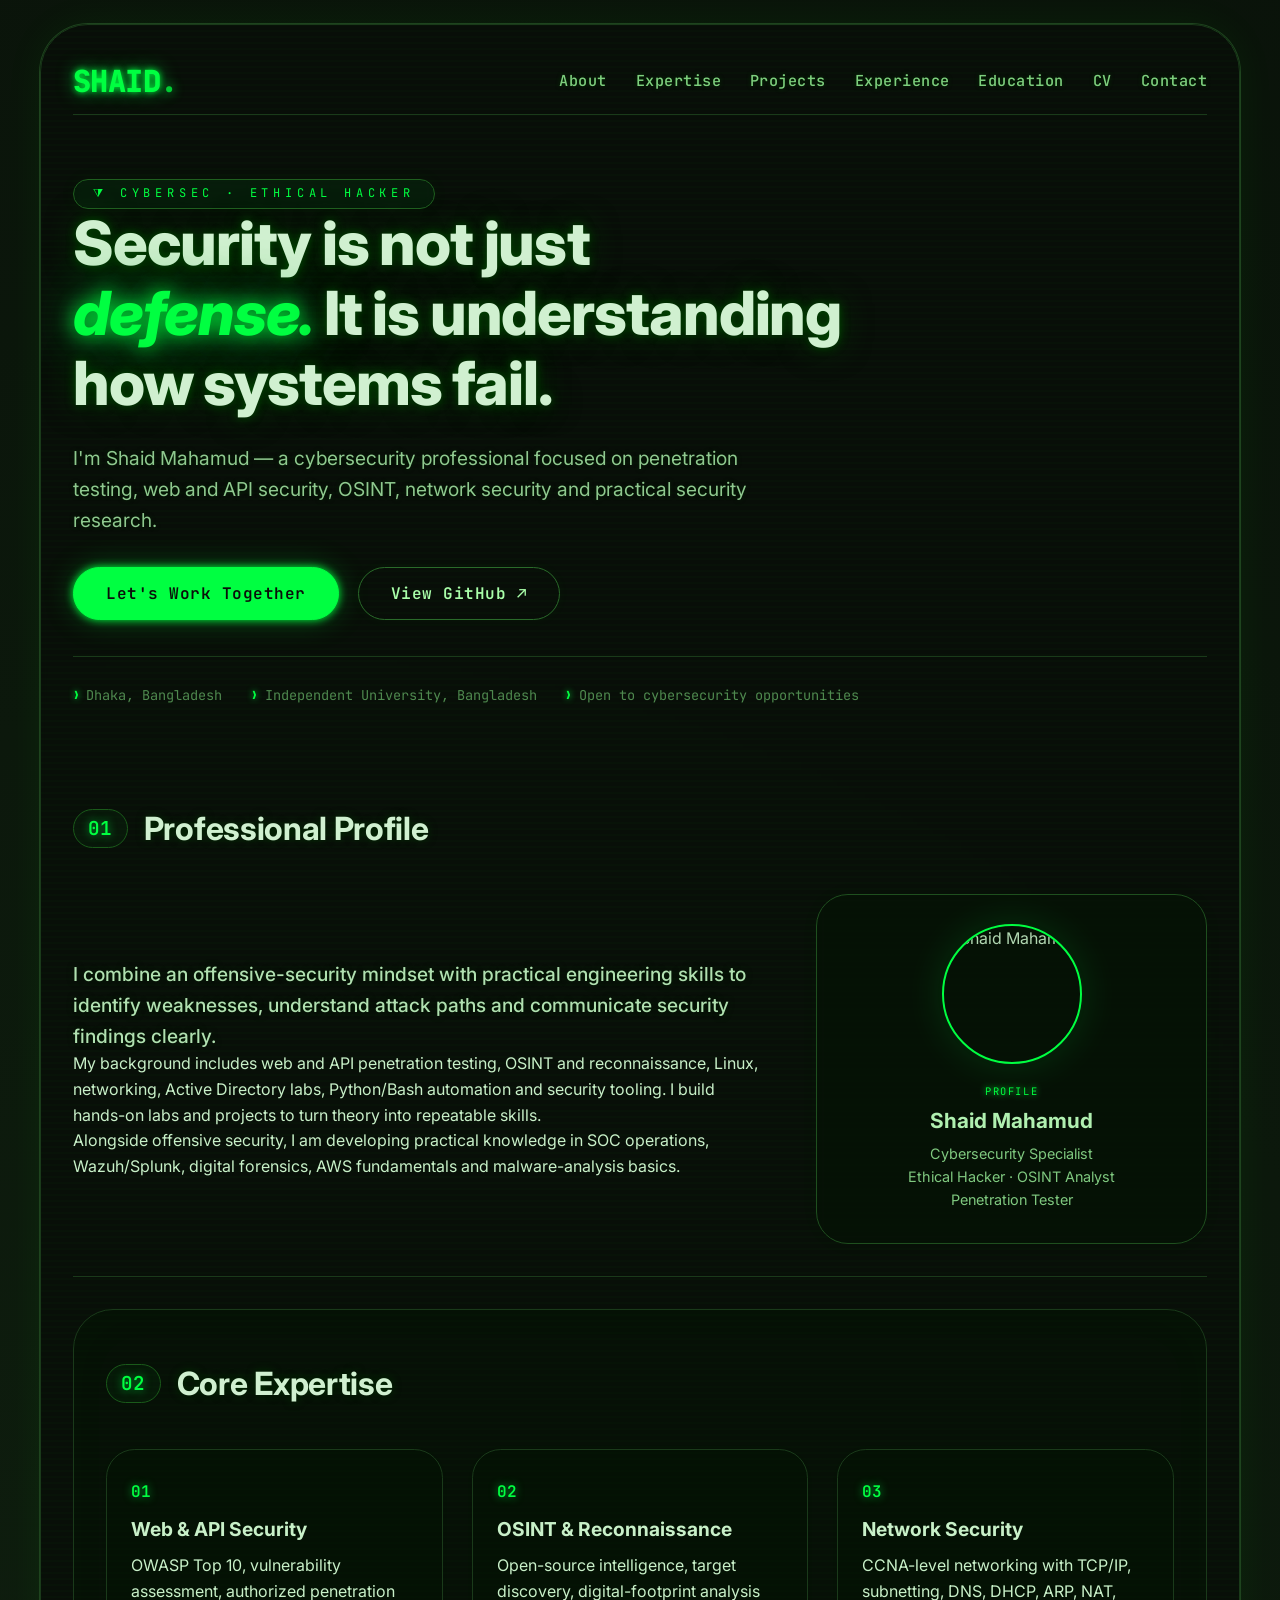
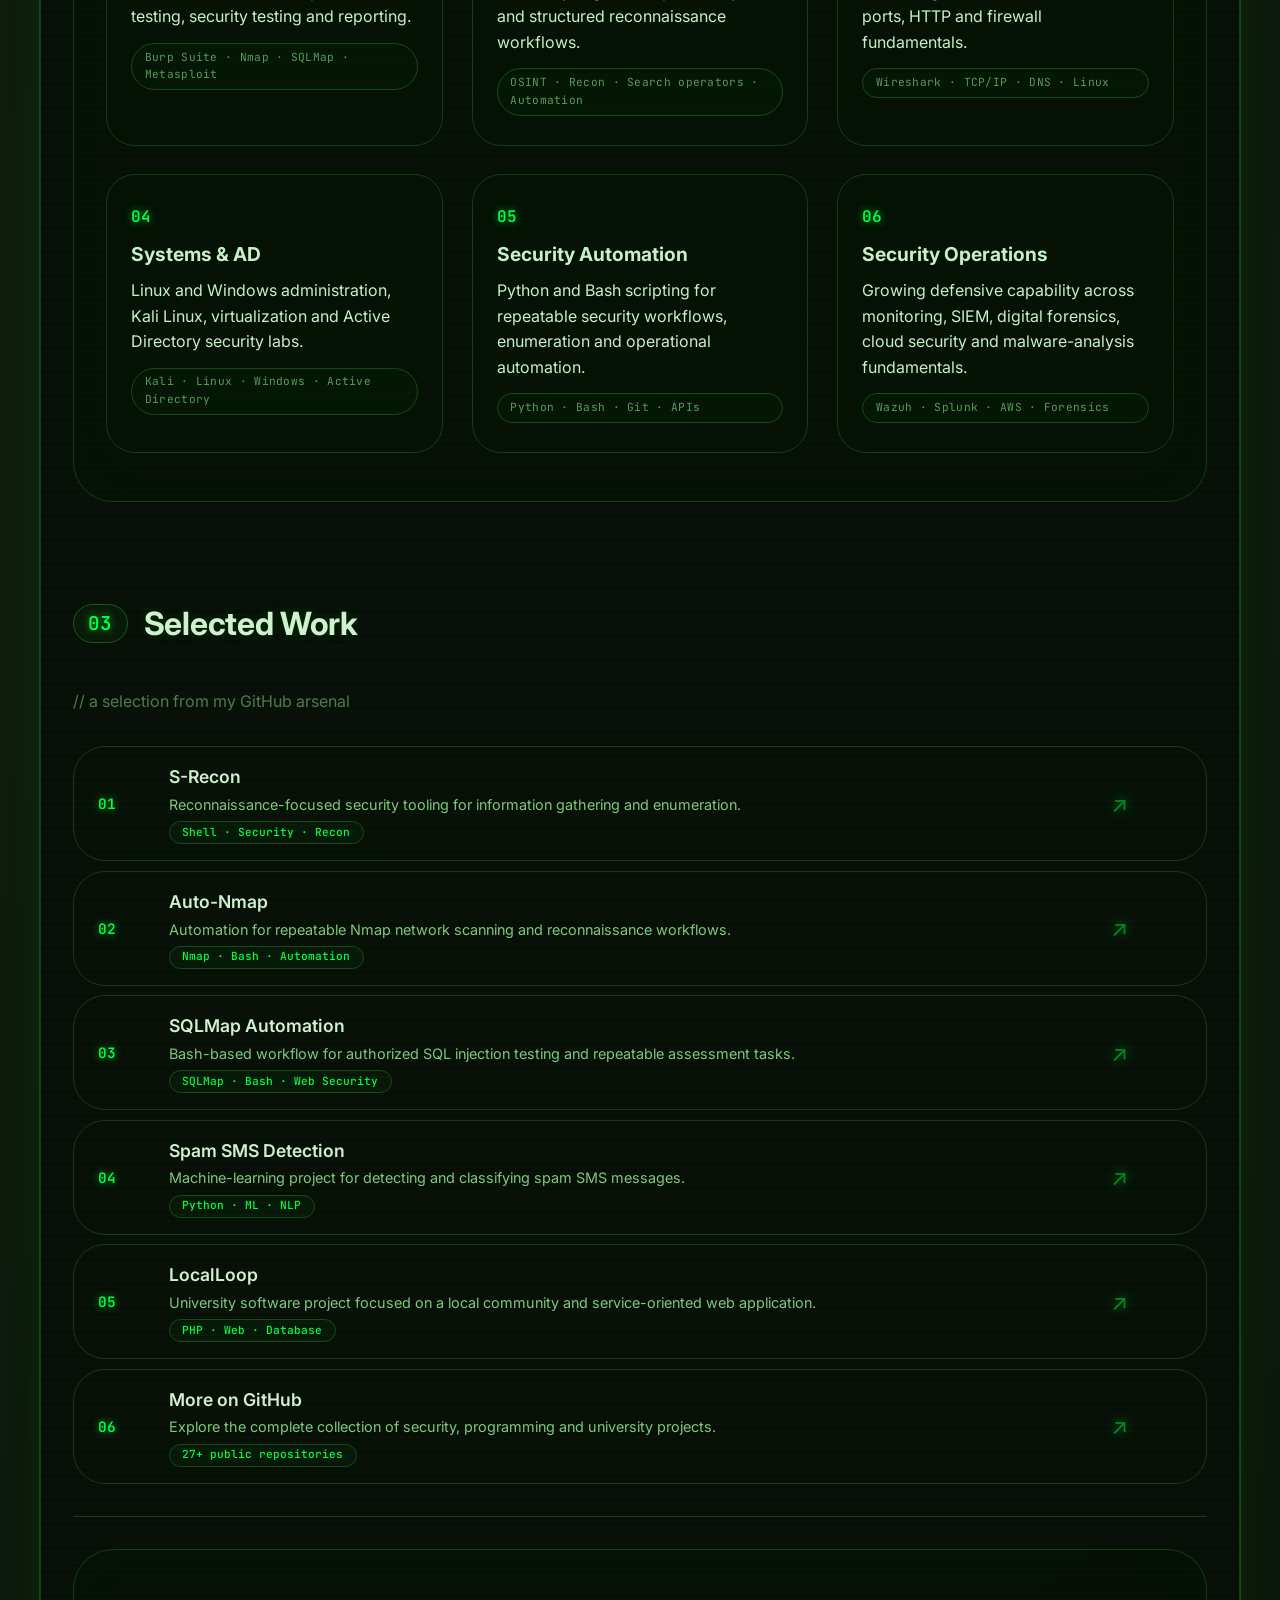
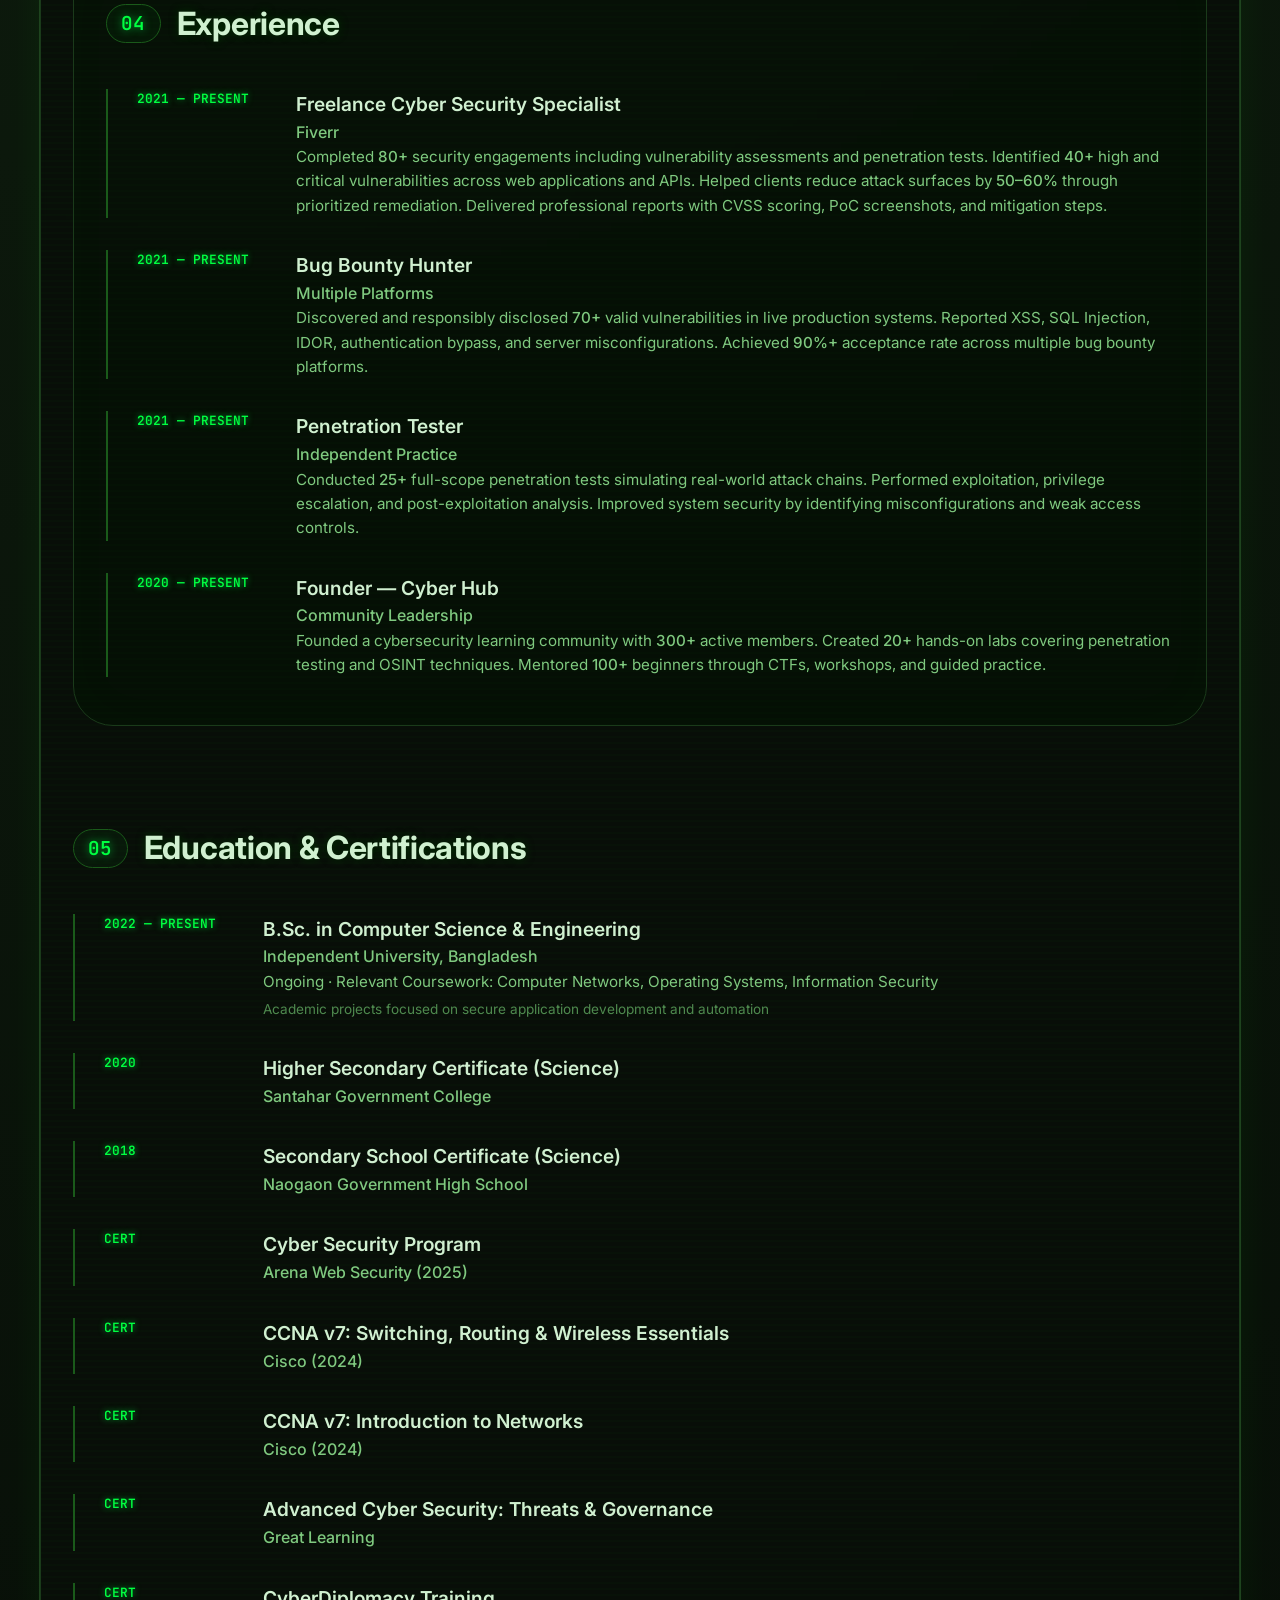
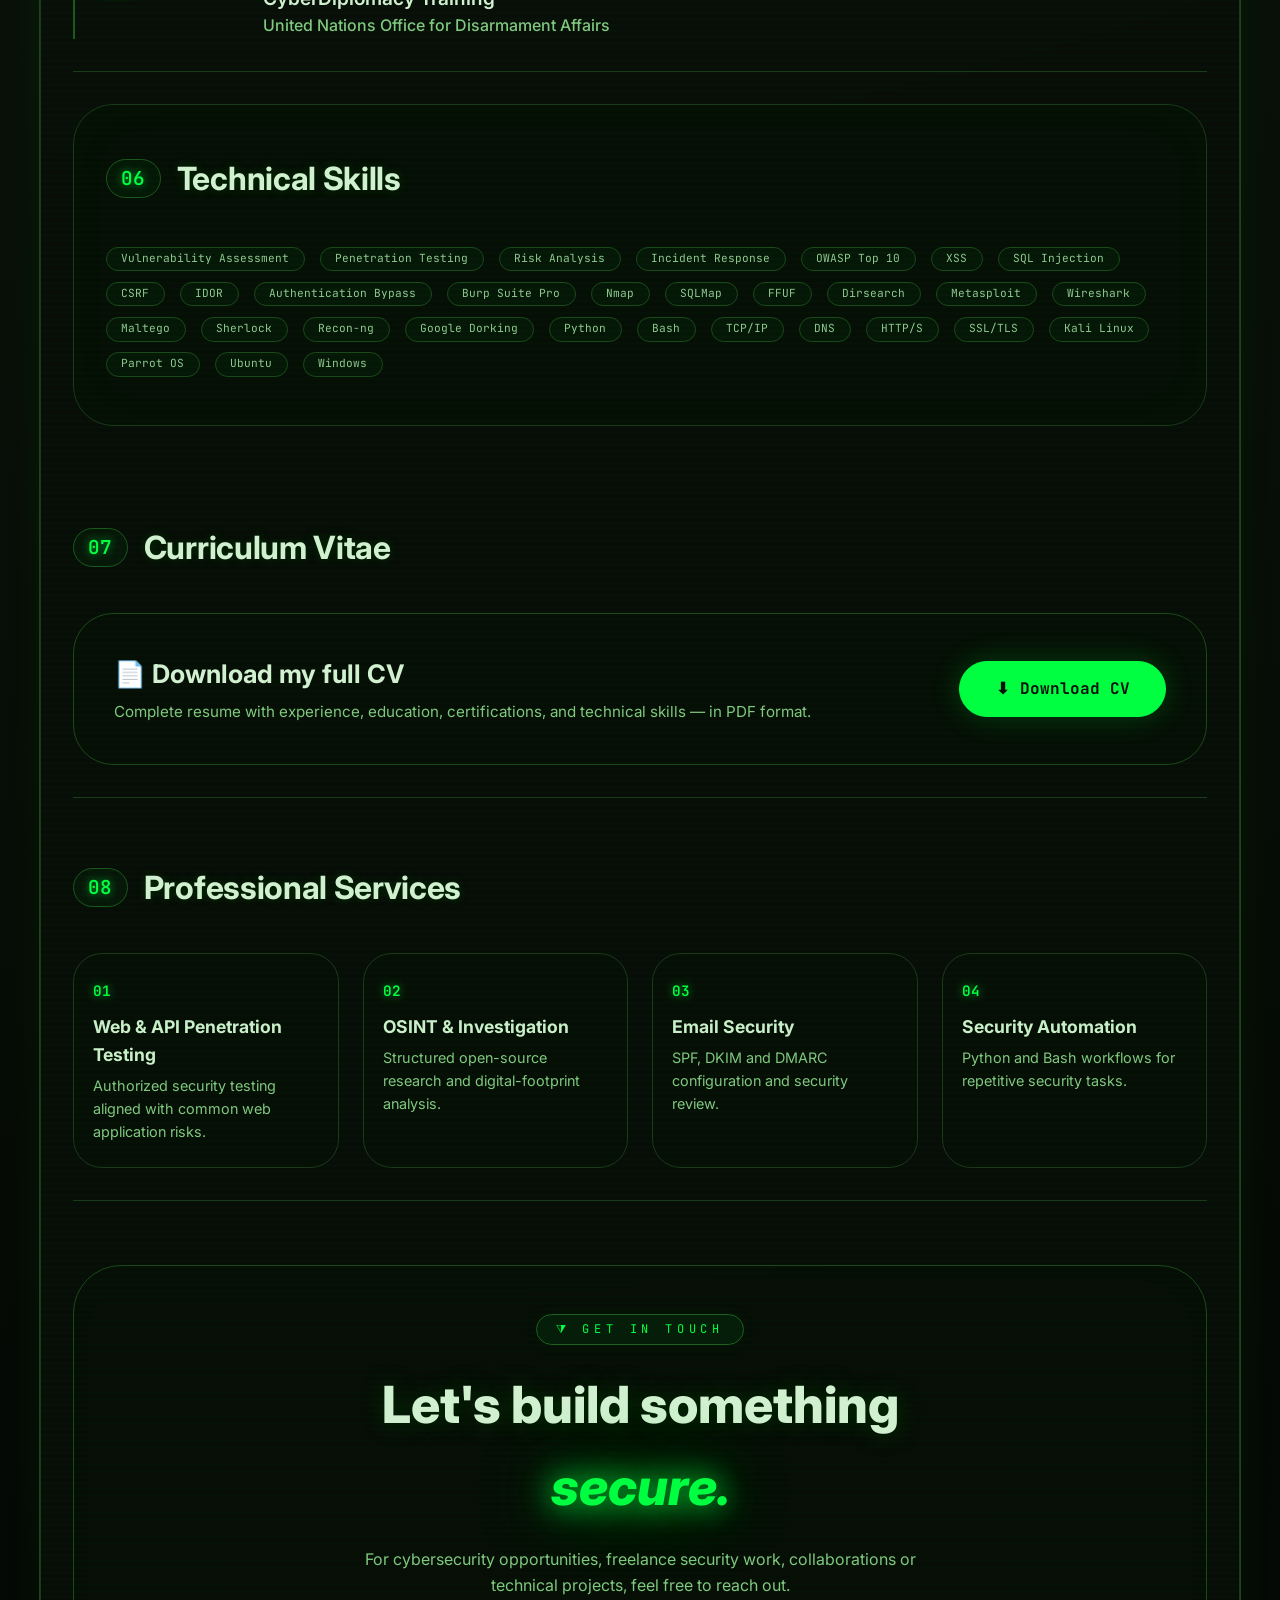
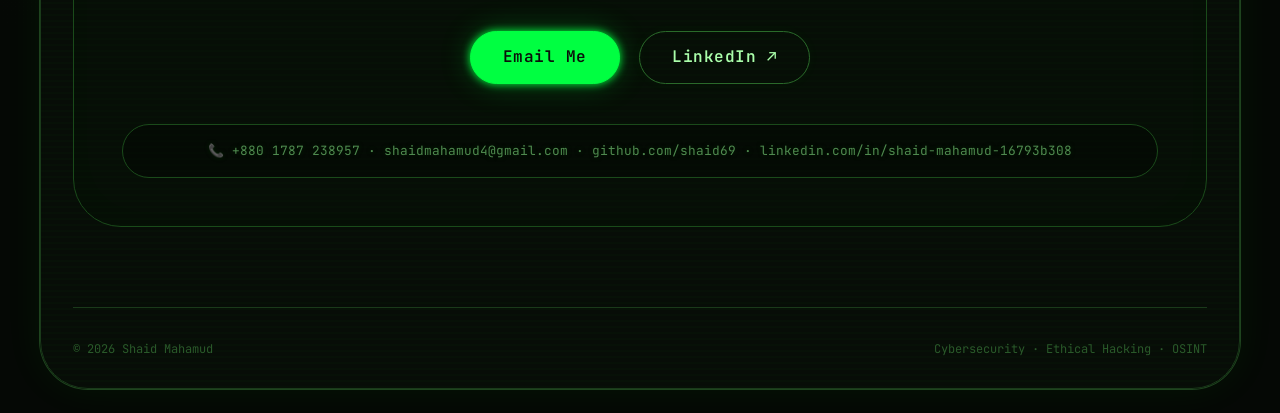
==== index.html @ 07ca0dea "Update index.html" ====
<!DOCTYPE html>
<html lang="en">
<head>
  <meta charset="UTF-8" />
  <meta name="viewport" content="width=device-width, initial-scale=1.0" />
  <title>Shaid Mahamud </title>
  <link rel="preconnect" href="https://fonts.googleapis.com" />
  <link rel="preconnect" href="https://fonts.gstatic.com" crossorigin />
  <link href="https://fonts.googleapis.com/css2?family=Inter:opsz,wght@14..32,400;14..32,500;14..32,600;14..32,700;14..32,800&family=JetBrains+Mono:wght@400;500;600&display=swap" rel="stylesheet" />
  <style>
    * { margin: 0; padding: 0; box-sizing: border-box; }
    html { scroll-behavior: smooth; }
    body {
      background: #0a0f0a;
      color: #c8f0c8;
      font-family: 'Inter', sans-serif;
      line-height: 1.6;
      padding: 1.5rem;
      min-height: 100vh;
      display: flex;
      flex-direction: column;
      align-items: center;
      background-image: radial-gradient(circle at 20% 30%, #0f1f0f 0%, #050805 90%);
    }
    .container {
      max-width: 1200px;
      width: 100%;
      background: rgba(8, 14, 8, 0.88);
      backdrop-filter: blur(3px);
      border-radius: 3rem;
      padding: 2rem 2rem 1.8rem;
      box-shadow: 0 0 40px rgba(0, 255, 0, 0.06), 0 0 0 1px #1f3f1f;
      border: 1px solid #1a3a1a;
      position: relative;
      overflow: hidden;
      transition: box-shadow 0.3s;
    }
    .container:hover { box-shadow: 0 0 60px rgba(0, 255, 0, 0.08), 0 0 0 2px #2a6a2a; }
    .container::after {
      content: '';
      position: absolute;
      top: 0; left: 0; width: 100%; height: 100%;
      background: repeating-linear-gradient(0deg, rgba(0,255,0,0.015) 0px, rgba(0,255,0,0.015) 2px, transparent 2px, transparent 6px);
      pointer-events: none;
      z-index: 1;
      border-radius: 3rem;
    }
    .header {
      display: flex;
      justify-content: space-between;
      align-items: center;
      flex-wrap: wrap;
      gap: 1rem 2rem;
      margin-bottom: 2.5rem;
      padding-bottom: 0.5rem;
      border-bottom: 1px solid #1a3a1a;
      position: relative;
      z-index: 2;
    }
    .logo {
      font-weight: 800;
      font-size: 1.9rem;
      letter-spacing: -0.02em;
      text-decoration: none;
      color: #00ff41;
      text-shadow: 0 0 6px #00ff41, 0 0 18px #00aa33;
      font-family: 'JetBrains Mono', monospace;
    }
    .logo span { color: #00cc33; text-shadow: 0 0 12px #00ff41; }
    .menu {
      display: none;
      background: none;
      border: none;
      color: #00ff41;
      font-size: 2rem;
      cursor: pointer;
      text-shadow: 0 0 8px #00ff41;
    }
    nav {
      display: flex;
      flex-wrap: wrap;
      gap: 0.8rem 1.8rem;
      font-weight: 500;
    }
    nav a {
      color: #7ecf7e;
      text-decoration: none;
      font-size: 0.95rem;
      letter-spacing: 0.5px;
      transition: 0.25s;
      position: relative;
      font-family: 'JetBrains Mono', monospace;
      text-shadow: 0 0 4px #003300;
    }
    nav a::after {
      content: '';
      position: absolute;
      bottom: -6px;
      left: 0;
      width: 0;
      height: 2px;
      background: #00ff41;
      box-shadow: 0 0 12px #00ff41;
      transition: 0.3s;
    }
    nav a:hover { color: #aaffaa; text-shadow: 0 0 12px #00ff41; }
    nav a:hover::after { width: 100%; }
    .hero {
      padding: 1.5rem 0 2rem;
      animation: flickerIn 1.2s ease-out;
      position: relative;
      z-index: 2;
    }
    @keyframes flickerIn {
      0% { opacity: 0; filter: blur(4px); transform: scale(0.97); }
      40% { opacity: 0.8; filter: blur(0px); }
      100% { opacity: 1; transform: scale(1); }
    }
    .label {
      font-size: 0.75rem;
      letter-spacing: 0.3rem;
      text-transform: uppercase;
      color: #00ff41;
      background: rgba(0, 255, 65, 0.06);
      display: inline-block;
      padding: 0.3rem 1.2rem;
      border-radius: 40px;
      border: 1px solid #1f5f1f;
      backdrop-filter: blur(4px);
      font-family: 'JetBrains Mono', monospace;
      box-shadow: 0 0 20px rgba(0, 255, 0, 0.04);
    }
    .hero h1 {
      font-size: 3.8rem;
      font-weight: 800;
      line-height: 1.15;
      letter-spacing: -0.02em;
      color: #d0f0d0;
      text-shadow: 0 0 10px #004d00, 0 0 30px #003300;
      margin-bottom: 1.5rem;
    }
    .hero h1 em {
      font-style: italic;
      color: #00ff41;
      text-shadow: 0 0 20px #00ff41, 0 0 60px #009933;
    }
    .intro {
      max-width: 700px;
      font-size: 1.2rem;
      color: #8fc98f;
      margin-bottom: 2rem;
      text-shadow: 0 0 4px #002200;
    }
    .buttons {
      display: flex;
      flex-wrap: wrap;
      gap: 1.2rem;
      margin: 2rem 0 2.2rem;
    }
    .btn {
      padding: 0.8rem 2rem;
      border-radius: 60px;
      font-weight: 600;
      text-decoration: none;
      transition: 0.3s;
      display: inline-flex;
      align-items: center;
      gap: 0.5rem;
      border: 1px solid transparent;
      font-family: 'JetBrains Mono', monospace;
      letter-spacing: 0.5px;
      cursor: pointer;
    }
    .btn.solid {
      background: #00ff41;
      color: #0a0f0a;
      box-shadow: 0 0 30px rgba(0, 255, 65, 0.25), 0 0 8px #00ff41;
      border-color: #00ff41;
    }
    .btn.solid:hover {
      transform: translateY(-3px) scale(1.03);
      box-shadow: 0 0 50px rgba(0, 255, 65, 0.4), 0 0 20px #00ff41;
      background: #66ff88;
    }
    .btn.outline {
      background: transparent;
      border-color: #2a6a2a;
      color: #aaffaa;
      box-shadow: 0 0 12px rgba(0, 255, 0, 0.04);
    }
    .btn.outline:hover {
      border-color: #00ff41;
      background: rgba(0, 255, 65, 0.06);
      transform: translateY(-3px);
      box-shadow: 0 0 30px rgba(0, 255, 65, 0.08);
    }
    .meta {
      display: flex;
      flex-wrap: wrap;
      gap: 1.8rem;
      font-size: 0.85rem;
      color: #4f8a4f;
      border-top: 1px solid #1a3a1a;
      padding-top: 1.8rem;
      font-family: 'JetBrains Mono', monospace;
    }
    .meta span { display: flex; align-items: center; gap: 0.4rem; }
    .meta span::before { content: '❯'; color: #00ff41; font-size: 0.7rem; text-shadow: 0 0 6px #00ff41; }
    .section {
      padding: 4rem 0 2rem;
      border-bottom: 1px solid #1a3a1a;
      position: relative;
      z-index: 2;
    }
    .dark-section {
      background: rgba(0, 20, 0, 0.3);
      border-radius: 2.5rem;
      padding: 3rem 2rem;
      margin: 2rem 0;
      border: 1px solid #1a3a1a;
      box-shadow: inset 0 0 60px rgba(0, 255, 0, 0.02);
    }
    .section-title {
      display: flex;
      align-items: center;
      gap: 1rem;
      margin-bottom: 2.5rem;
    }
    .section-title span {
      font-family: 'JetBrains Mono', monospace;
      font-size: 1.2rem;
      font-weight: 600;
      color: #00ff41;
      background: rgba(0, 255, 65, 0.04);
      padding: 0.2rem 0.9rem;
      border-radius: 40px;
      border: 1px solid #1a5a1a;
      text-shadow: 0 0 8px #00aa33;
    }
    .section-title h2 {
      font-size: 2rem;
      font-weight: 700;
      letter-spacing: -0.01em;
      color: #d0f0d0;
      text-shadow: 0 0 8px #003300;
    }
    .two-col {
      display: grid;
      grid-template-columns: 1.6fr 0.9fr;
      gap: 3rem;
      align-items: center;
    }
    .lead-text {
      font-size: 1.2rem;
      font-weight: 500;
      color: #b0e0b0;
      text-shadow: 0 0 6px #002200;
    }
    .profile-card {
      background: rgba(0, 30, 0, 0.25);
      border-radius: 2rem;
      padding: 1.8rem 1.8rem 2rem;
      border: 1px solid #1f4f1f;
      text-align: center;
      backdrop-filter: blur(4px);
      transition: 0.3s;
      box-shadow: 0 0 30px rgba(0, 255, 0, 0.02);
    }
    .profile-card:hover {
      border-color: #00ff41;
      box-shadow: 0 0 40px rgba(0, 255, 0, 0.06);
    }
    .profile-img-container {
      width: 140px;
      height: 140px;
      margin: 0 auto 1.2rem;
      border-radius: 50%;
      overflow: hidden;
      border: 2px solid #00ff41;
      box-shadow: 0 0 40px rgba(0, 255, 65, 0.15);
      transition: 0.4s;
    }
    .profile-img-container:hover {
      transform: scale(1.02);
      box-shadow: 0 0 70px rgba(0, 255, 65, 0.25);
      border-color: #66ff88;
    }
    .profile-img { width: 100%; height: 100%; object-fit: cover; display: block; filter: contrast(1.1) brightness(0.85); }
    .profile-card small {
      color: #00ff41;
      letter-spacing: 0.1rem;
      font-size: 0.65rem;
      display: block;
      margin-bottom: 0.25rem;
      font-family: 'JetBrains Mono', monospace;
      text-shadow: 0 0 6px #00ff41;
    }
    .profile-card strong { font-size: 1.3rem; display: block; color: #b0f0b0; }
    .profile-card p { font-size: 0.9rem; color: #7fc97f; margin-top: 0.3rem; }
    .expertise {
      display: grid;
      grid-template-columns: repeat(3, 1fr);
      gap: 1.8rem;
    }
    .expertise article {
      background: rgba(0, 20, 0, 0.25);
      border-radius: 1.8rem;
      padding: 1.8rem 1.5rem;
      border: 1px solid #1a3a1a;
      transition: 0.3s;
      box-shadow: 0 0 20px rgba(0, 255, 0, 0.01);
    }
    .expertise article:hover {
      border-color: #00ff41;
      transform: translateY(-6px);
      background: rgba(0, 255, 65, 0.02);
      box-shadow: 0 0 40px rgba(0, 255, 0, 0.04);
    }
    .expertise small {
      color: #00ff41;
      font-family: 'JetBrains Mono', monospace;
      font-weight: 600;
      font-size: 1rem;
      text-shadow: 0 0 8px #00aa33;
    }
    .expertise h3 { margin: 0.6rem 0 0.5rem; font-size: 1.2rem; color: #c8f0c8; }
    .expertise div {
      margin-top: 0.8rem;
      font-size: 0.7rem;
      color: #5b9a5b;
      letter-spacing: 0.3px;
      background: rgba(0, 255, 0, 0.02);
      padding: 0.3rem 0.8rem;
      border-radius: 30px;
      border: 1px solid #1a4a1a;
      font-family: 'JetBrains Mono', monospace;
    }
    .project-list {
      display: flex;
      flex-direction: column;
      gap: 0.6rem;
      margin-top: 2rem;
    }
    .project {
      display: grid;
      grid-template-columns: 0.3fr 4fr 0.3fr;
      align-items: center;
      padding: 1rem 1.5rem;
      border-radius: 2rem;
      background: rgba(0, 20, 0, 0.15);
      border: 1px solid #1a3a1a;
      text-decoration: none;
      color: #c8f0c8;
      transition: 0.25s;
    }
    .project:hover {
      background: rgba(0, 255, 65, 0.03);
      border-color: #00ff41;
      transform: translateX(6px);
      box-shadow: 0 0 30px rgba(0, 255, 0, 0.02);
    }
    .project span {
      font-family: 'JetBrains Mono', monospace;
      font-weight: 600;
      color: #00ff41;
      font-size: 0.9rem;
      text-shadow: 0 0 8px #00aa33;
    }
    .project h3 { font-weight: 600; font-size: 1.1rem; margin-bottom: 0.1rem; color: #d0f0d0; }
    .project p { color: #7fc97f; font-size: 0.9rem; margin: 0.1rem 0; }
    .project b {
      font-weight: 500;
      font-size: 0.7rem;
      color: #00ff41;
      background: rgba(0, 255, 65, 0.04);
      padding: 0.1rem 0.8rem;
      border-radius: 40px;
      display: inline-block;
      margin-top: 0.2rem;
      border: 1px solid #1a4a1a;
      font-family: 'JetBrains Mono', monospace;
    }
    .project i { font-style: normal; color: #00ff41; font-size: 1.4rem; opacity: 0.5; text-shadow: 0 0 12px #00ff41; }
    .experience, .education {
      display: flex;
      flex-direction: column;
      gap: 2rem;
    }
    .experience article, .education article {
      display: grid;
      grid-template-columns: 140px 1fr;
      gap: 1.2rem;
      border-left: 2px solid #1a5a1a;
      padding-left: 1.8rem;
    }
    .experience time, .education time {
      color: #00ff41;
      font-weight: 600;
      font-size: 0.8rem;
      font-family: 'JetBrains Mono', monospace;
      text-shadow: 0 0 6px #00aa33;
    }
    .experience h3, .education h3 { font-size: 1.2rem; font-weight: 600; color: #d0f0d0; }
    .experience strong, .education strong { color: #7fc97f; font-weight: 500; }
    .experience p, .education p { color: #7fc97f; font-size: 0.95rem; }
    .education small { color: #4f8a4f; font-size: 0.85rem; display: block; margin-top: 0.3rem; }
    .skill-badge {
      display: inline-block;
      background: rgba(0, 255, 65, 0.04);
      border: 1px solid #1a4a1a;
      border-radius: 30px;
      padding: 0.15rem 0.9rem;
      font-size: 0.7rem;
      color: #8fc98f;
      font-family: 'JetBrains Mono', monospace;
      margin: 0.15rem 0.15rem 0 0;
    }
    .cv-box {
      background: rgba(0, 20, 0, 0.25);
      border-radius: 2.5rem;
      padding: 2.5rem 2.5rem;
      border: 1px solid #1a4a1a;
      display: flex;
      flex-wrap: wrap;
      align-items: center;
      justify-content: space-between;
      gap: 2rem;
      margin-top: 1.5rem;
    }
    .cv-box .cv-text h3 {
      font-size: 1.6rem;
      color: #d0f0d0;
      margin-bottom: 0.3rem;
    }
    .cv-box .cv-text p {
      color: #7fc97f;
      font-size: 0.95rem;
    }
    .cv-download-btn {
      background: #00ff41;
      border: none;
      color: #0a0f0a;
      padding: 0.9rem 2.2rem;
      border-radius: 60px;
      font-weight: 700;
      font-family: 'JetBrains Mono', monospace;
      font-size: 1rem;
      cursor: pointer;
      box-shadow: 0 0 30px rgba(0, 255, 65, 0.2);
      transition: 0.3s;
      display: inline-flex;
      align-items: center;
      gap: 0.7rem;
      border: 1px solid #00ff41;
      text-decoration: none;
    }
    .cv-download-btn:hover {
      transform: scale(1.04);
      box-shadow: 0 0 60px rgba(0, 255, 65, 0.4);
      background: #66ff88;
    }
    .service-grid {
      display: grid;
      grid-template-columns: repeat(4, 1fr);
      gap: 1.5rem;
      margin-top: 1rem;
    }
    .service-grid div {
      background: rgba(0, 20, 0, 0.2);
      border-radius: 1.8rem;
      padding: 1.5rem 1.2rem;
      border: 1px solid #1a3a1a;
      transition: 0.3s;
    }
    .service-grid div:hover {
      border-color: #00ff41;
      transform: scale(1.02);
      background: rgba(0, 255, 65, 0.02);
      box-shadow: 0 0 30px rgba(0, 255, 0, 0.02);
    }
    .service-grid span {
      color: #00ff41;
      font-family: 'JetBrains Mono', monospace;
      font-weight: 600;
      font-size: 0.9rem;
      text-shadow: 0 0 8px #00aa33;
    }
    .service-grid h3 { margin: 0.6rem 0 0.3rem; font-size: 1.1rem; color: #c8f0c8; }
    .service-grid p { color: #7fc97f; font-size: 0.9rem; }
    .contact { padding: 4rem 0 2rem; position: relative; z-index: 2; }
    .contact-inner {
      background: rgba(0, 20, 0, 0.2);
      border-radius: 3rem;
      padding: 3rem 3rem;
      border: 1px solid #1a4a1a;
      text-align: center;
      box-shadow: inset 0 0 60px rgba(0, 255, 0, 0.01);
    }
    .contact h2 {
      font-size: 3.2rem;
      font-weight: 800;
      margin: 1.2rem 0;
      color: #d0f0d0;
      text-shadow: 0 0 20px #003300;
    }
    .contact h2 em { font-style: italic; color: #00ff41; text-shadow: 0 0 30px #00ff41, 0 0 70px #009933; }
    .contact p { max-width: 600px; margin: 0 auto 2rem; color: #7fc97f; }
    .contact-info {
      margin-top: 2.5rem;
      font-size: 0.8rem;
      color: #4f8a4f;
      word-break: break-word;
      background: rgba(0, 0, 0, 0.3);
      padding: 1rem 1.5rem;
      border-radius: 60px;
      border: 1px solid #1a4a1a;
      font-family: 'JetBrains Mono', monospace;
      text-shadow: 0 0 4px #002200;
    }
    .reference-box {
      margin-top: 1.5rem;
      padding: 0.8rem 1.2rem;
      border: 1px solid #1a4a1a;
      border-radius: 2rem;
      background: rgba(0,20,0,0.2);
    }
    .reference-box .ref-label {
      color: #4f8a4f;
      font-size: 0.7rem;
      font-family: 'JetBrains Mono', monospace;
    }
    .reference-box p {
      color: #8fc98f;
      font-size: 0.9rem;
      margin-top: 0.2rem;
    }
    .reference-box strong { color: #d0f0d0; }
    .reference-box .ref-email { color: #4f8a4f; }
    footer {
      margin-top: 3rem;
      display: flex;
      justify-content: space-between;
      font-size: 0.75rem;
      color: #2a5a2a;
      border-top: 1px solid #1a3a1a;
      padding-top: 2rem;
      font-family: 'JetBrains Mono', monospace;
      position: relative;
      z-index: 2;
    }
    .muted { color: #4f7a4f; margin-bottom: 0.5rem; }
    @media (max-width: 900px) {
      .two-col { grid-template-columns: 1fr; }
      .expertise { grid-template-columns: 1fr 1fr; }
      .service-grid { grid-template-columns: 1fr 1fr; }
    }
    @media (max-width: 650px) {
      body { padding: 0.8rem; }
      .container { padding: 1.2rem; border-radius: 2rem; }
      .hero h1 { font-size: 2.4rem; }
      .menu { display: block; }
      nav { display: none; flex-direction: column; width: 100%; align-items: center; }
      nav a { font-size: 1.1rem; }
      .expertise { grid-template-columns: 1fr; }
      .service-grid { grid-template-columns: 1fr; }
      .experience article, .education article {
        grid-template-columns: 1fr;
        border-left: none;
        padding-left: 0;
        border-top: 1px solid #1a3a1a;
        padding-top: 1.2rem;
      }
      .project { grid-template-columns: 1fr; gap: 0.2rem; text-align: center; }
      .contact-inner { padding: 2rem 1rem; }
      .contact h2 { font-size: 2.2rem; }
      .cv-box { flex-direction: column; text-align: center; padding: 2rem 1.5rem; }
    }
  </style>
</head>
<body>
<div class="container">
  <header class="header">
    <a class="logo" href="#home">SHAID<span>.</span></a>
    <button class="menu" aria-label="Open menu">☰</button>
    <nav>
      <a href="#about">About</a><a href="#expertise">Expertise</a><a href="#projects">Projects</a>
      <a href="#experience">Experience</a><a href="#education">Education</a><a href="#cv">CV</a><a href="#contact">Contact</a>
    </nav>
  </header>
  <main>
    <section id="home" class="hero">
      <div class="label">⧩ CYBERSEC · ETHICAL HACKER</div>
      <h1>Security is not just<br><em>defense.</em> It is understanding<br>how systems fail.</h1>
      <p class="intro">I'm Shaid Mahamud — a cybersecurity professional focused on penetration testing, web and API security, OSINT, network security and practical security research.</p>
      <div class="buttons">
        <a class="btn solid" href="#contact">Let's Work Together</a>
        <a class="btn outline" href="https://github.com/shaid69" target="_blank">View GitHub ↗</a>
      </div>
      <div class="meta"><span>Dhaka, Bangladesh</span><span>Independent University, Bangladesh</span><span>Open to cybersecurity opportunities</span></div>
    </section>

    <section id="about" class="section">
      <div class="section-title"><span>01</span><h2>Professional Profile</h2></div>
      <div class="two-col">
        <div>
          <p class="lead-text">I combine an offensive-security mindset with practical engineering skills to identify weaknesses, understand attack paths and communicate security findings clearly.</p>
          <p>My background includes web and API penetration testing, OSINT and reconnaissance, Linux, networking, Active Directory labs, Python/Bash automation and security tooling. I build hands-on labs and projects to turn theory into repeatable skills.</p>
          <p>Alongside offensive security, I am developing practical knowledge in SOC operations, Wazuh/Splunk, digital forensics, AWS fundamentals and malware-analysis basics.</p>
        </div>
        <aside class="profile-card">
          <div class="profile-img-container">
            <img src="https://github.com/shaid69/shaid69.github.io/blob/main/profile.jpg?raw=true" alt="Shaid Mahamud" class="profile-img">
          </div>
          <div><small>PROFILE</small><strong>Shaid Mahamud</strong><p>Cybersecurity Specialist<br>Ethical Hacker · OSINT Analyst<br>Penetration Tester</p></div>
        </aside>
      </div>
    </section>

    <section id="expertise" class="section dark-section">
      <div class="section-title"><span>02</span><h2>Core Expertise</h2></div>
      <div class="expertise">
        <article><small>01</small><h3>Web & API Security</h3><p>OWASP Top 10, vulnerability assessment, authorized penetration testing, security testing and reporting.</p><div>Burp Suite · Nmap · SQLMap · Metasploit</div></article>
        <article><small>02</small><h3>OSINT & Reconnaissance</h3><p>Open-source intelligence, target discovery, digital-footprint analysis and structured reconnaissance workflows.</p><div>OSINT · Recon · Search operators · Automation</div></article>
        <article><small>03</small><h3>Network Security</h3><p>CCNA-level networking with TCP/IP, subnetting, DNS, DHCP, ARP, NAT, ports, HTTP and firewall fundamentals.</p><div>Wireshark · TCP/IP · DNS · Linux</div></article>
        <article><small>04</small><h3>Systems & AD</h3><p>Linux and Windows administration, Kali Linux, virtualization and Active Directory security labs.</p><div>Kali · Linux · Windows · Active Directory</div></article>
        <article><small>05</small><h3>Security Automation</h3><p>Python and Bash scripting for repeatable security workflows, enumeration and operational automation.</p><div>Python · Bash · Git · APIs</div></article>
        <article><small>06</small><h3>Security Operations</h3><p>Growing defensive capability across monitoring, SIEM, digital forensics, cloud security and malware-analysis fundamentals.</p><div>Wazuh · Splunk · AWS · Forensics</div></article>
      </div>
    </section>

    <section id="projects" class="section">
      <div class="section-title"><span>03</span><h2>Selected Work</h2></div>
      <p class="muted">// a selection from my GitHub arsenal</p>
      <div class="project-list">
        <a href="https://github.com/shaid69/S-Recon" target="_blank" class="project"><span>01</span><div><h3>S-Recon</h3><p>Reconnaissance-focused security tooling for information gathering and enumeration.</p><b>Shell · Security · Recon</b></div><i>↗</i></a>
        <a href="https://github.com/shaid69/Auto-Nmap" target="_blank" class="project"><span>02</span><div><h3>Auto-Nmap</h3><p>Automation for repeatable Nmap network scanning and reconnaissance workflows.</p><b>Nmap · Bash · Automation</b></div><i>↗</i></a>
        <a href="https://github.com/shaid69/sqlmap_automation.sh" target="_blank" class="project"><span>03</span><div><h3>SQLMap Automation</h3><p>Bash-based workflow for authorized SQL injection testing and repeatable assessment tasks.</p><b>SQLMap · Bash · Web Security</b></div><i>↗</i></a>
        <a href="https://github.com/shaid69/Spam_sms_detection" target="_blank" class="project"><span>04</span><div><h3>Spam SMS Detection</h3><p>Machine-learning project for detecting and classifying spam SMS messages.</p><b>Python · ML · NLP</b></div><i>↗</i></a>
        <a href="https://github.com/shaid69/LocalLoop" target="_blank" class="project"><span>05</span><div><h3>LocalLoop</h3><p>University software project focused on a local community and service-oriented web application.</p><b>PHP · Web · Database</b></div><i>↗</i></a>
        <a href="https://github.com/shaid69?tab=repositories" target="_blank" class="project"><span>06</span><div><h3>More on GitHub</h3><p>Explore the complete collection of security, programming and university projects.</p><b>27+ public repositories</b></div><i>↗</i></a>
      </div>
    </section>

    <section id="experience" class="section dark-section">
      <div class="section-title"><span>04</span><h2>Experience</h2></div>
      <div class="experience">
        <article><time>2021 — PRESENT</time><div><h3>Freelance Cyber Security Specialist</h3><strong>Fiverr</strong><p>Completed <strong>80+</strong> security engagements including vulnerability assessments and penetration tests. Identified <strong>40+</strong> high and critical vulnerabilities across web applications and APIs. Helped clients reduce attack surfaces by <strong>50–60%</strong> through prioritized remediation. Delivered professional reports with CVSS scoring, PoC screenshots, and mitigation steps.</p></div></article>
        <article><time>2021 — PRESENT</time><div><h3>Bug Bounty Hunter</h3><strong>Multiple Platforms</strong><p>Discovered and responsibly disclosed <strong>70+</strong> valid vulnerabilities in live production systems. Reported XSS, SQL Injection, IDOR, authentication bypass, and server misconfigurations. Achieved <strong>90%+</strong> acceptance rate across multiple bug bounty platforms.</p></div></article>
        <article><time>2021 — PRESENT</time><div><h3>Penetration Tester</h3><strong>Independent Practice</strong><p>Conducted <strong>25+</strong> full-scope penetration tests simulating real-world attack chains. Performed exploitation, privilege escalation, and post-exploitation analysis. Improved system security by identifying misconfigurations and weak access controls.</p></div></article>
        <article><time>2020 — PRESENT</time><div><h3>Founder — Cyber Hub</h3><strong>Community Leadership</strong><p>Founded a cybersecurity learning community with <strong>300+</strong> active members. Created <strong>20+</strong> hands-on labs covering penetration testing and OSINT techniques. Mentored <strong>100+</strong> beginners through CTFs, workshops, and guided practice.</p></div></article>
      </div>
    </section>

    <section id="education" class="section">
      <div class="section-title"><span>05</span><h2>Education & Certifications</h2></div>
      <div class="education">
        <article><time>2022 — PRESENT</time><div><h3>B.Sc. in Computer Science & Engineering</h3><strong>Independent University, Bangladesh</strong><p>Ongoing · Relevant Coursework: Computer Networks, Operating Systems, Information Security</p><small>Academic projects focused on secure application development and automation</small></div></article>
        <article><time>2020</time><div><h3>Higher Secondary Certificate (Science)</h3><strong>Santahar Government College</strong></div></article>
        <article><time>2018</time><div><h3>Secondary School Certificate (Science)</h3><strong>Naogaon Government High School</strong></div></article>
        <article><time>CERT</time><div><h3>Cyber Security Program</h3><strong>Arena Web Security (2025)</strong></div></article>
        <article><time>CERT</time><div><h3>CCNA v7: Switching, Routing & Wireless Essentials</h3><strong>Cisco (2024)</strong></div></article>
        <article><time>CERT</time><div><h3>CCNA v7: Introduction to Networks</h3><strong>Cisco (2024)</strong></div></article>
        <article><time>CERT</time><div><h3>Advanced Cyber Security: Threats & Governance</h3><strong>Great Learning</strong></div></article>
        <article><time>CERT</time><div><h3>CyberDiplomacy Training</h3><strong>United Nations Office for Disarmament Affairs</strong></div></article>
      </div>
    </section>

    <section class="section dark-section">
      <div class="section-title"><span>06</span><h2>Technical Skills</h2></div>
      <div style="display: flex; flex-wrap: wrap; gap: 0.5rem 0.8rem; margin-top: 0.5rem;">
        <span class="skill-badge">Vulnerability Assessment</span>
        <span class="skill-badge">Penetration Testing</span>
        <span class="skill-badge">Risk Analysis</span>
        <span class="skill-badge">Incident Response</span>
        <span class="skill-badge">OWASP Top 10</span>
        <span class="skill-badge">XSS</span>
        <span class="skill-badge">SQL Injection</span>
        <span class="skill-badge">CSRF</span>
        <span class="skill-badge">IDOR</span>
        <span class="skill-badge">Authentication Bypass</span>
        <span class="skill-badge">Burp Suite Pro</span>
        <span class="skill-badge">Nmap</span>
        <span class="skill-badge">SQLMap</span>
        <span class="skill-badge">FFUF</span>
        <span class="skill-badge">Dirsearch</span>
        <span class="skill-badge">Metasploit</span>
        <span class="skill-badge">Wireshark</span>
        <span class="skill-badge">Maltego</span>
        <span class="skill-badge">Sherlock</span>
        <span class="skill-badge">Recon-ng</span>
        <span class="skill-badge">Google Dorking</span>
        <span class="skill-badge">Python</span>
        <span class="skill-badge">Bash</span>
        <span class="skill-badge">TCP/IP</span>
        <span class="skill-badge">DNS</span>
        <span class="skill-badge">HTTP/S</span>
        <span class="skill-badge">SSL/TLS</span>
        <span class="skill-badge">Kali Linux</span>
        <span class="skill-badge">Parrot OS</span>
        <span class="skill-badge">Ubuntu</span>
        <span class="skill-badge">Windows</span>
      </div>
    </section>

    <section id="cv" class="section">
      <div class="section-title"><span>07</span><h2>Curriculum Vitae</h2></div>
      <div class="cv-box">
        <div class="cv-text">
          <h3>📄 Download my full CV</h3>
          <p>Complete resume with experience, education, certifications, and technical skills — in PDF format.</p>
        </div>
        <a class="cv-download-btn" href="https://github.com/shaid69/shaid69.github.io/blob/main/cv.pdf" target="_blank">
          <span>⬇</span> Download CV
        </a>
      </div>
    </section>

    <section class="section services">
      <div class="section-title"><span>08</span><h2>Professional Services</h2></div>
      <div class="service-grid">
        <div><span>01</span><h3>Web & API Penetration Testing</h3><p>Authorized security testing aligned with common web application risks.</p></div>
        <div><span>02</span><h3>OSINT & Investigation</h3><p>Structured open-source research and digital-footprint analysis.</p></div>
        <div><span>03</span><h3>Email Security</h3><p>SPF, DKIM and DMARC configuration and security review.</p></div>
        <div><span>04</span><h3>Security Automation</h3><p>Python and Bash workflows for repetitive security tasks.</p></div>
      </div>
    </section>

    <section id="contact" class="contact">
      <div class="contact-inner">
        <div class="label">⧩ GET IN TOUCH</div>
        <h2>Let's build something<br><em>secure.</em></h2>
        <p>For cybersecurity opportunities, freelance security work, collaborations or technical projects, feel free to reach out.</p>
        <div class="buttons" style="justify-content:center;">
          <a class="btn solid" href="mailto:shaidmahamud4@gmail.com">Email Me</a>
          <a class="btn outline" href="https://www.linkedin.com/in/shaid-mahamud-16793b308/" target="_blank">LinkedIn ↗</a>
        </div>
        <div class="contact-info">📞 +880 1787 238957 · shaidmahamud4@gmail.com · github.com/shaid69 · linkedin.com/in/shaid-mahamud-16793b308</div>
      </div>
    </section>
  </main>
  <footer><span>© 2026 Shaid Mahamud</span><span>Cybersecurity · Ethical Hacking · OSINT</span></footer>
</div>

<script>
  document.querySelector('.menu')?.addEventListener('click', function() {
    const nav = document.querySelector('nav');
    if (nav.style.display === 'flex') nav.style.display = 'none';
    else nav.style.display = 'flex';
  });
  window.addEventListener('resize', function() {
    const nav = document.querySelector('nav');
    if (window.innerWidth > 650) nav.style.display = 'flex';
    else if (!nav.style.display || nav.style.display === 'flex') nav.style.display = 'none';
  });
</script>
</body>
</html>
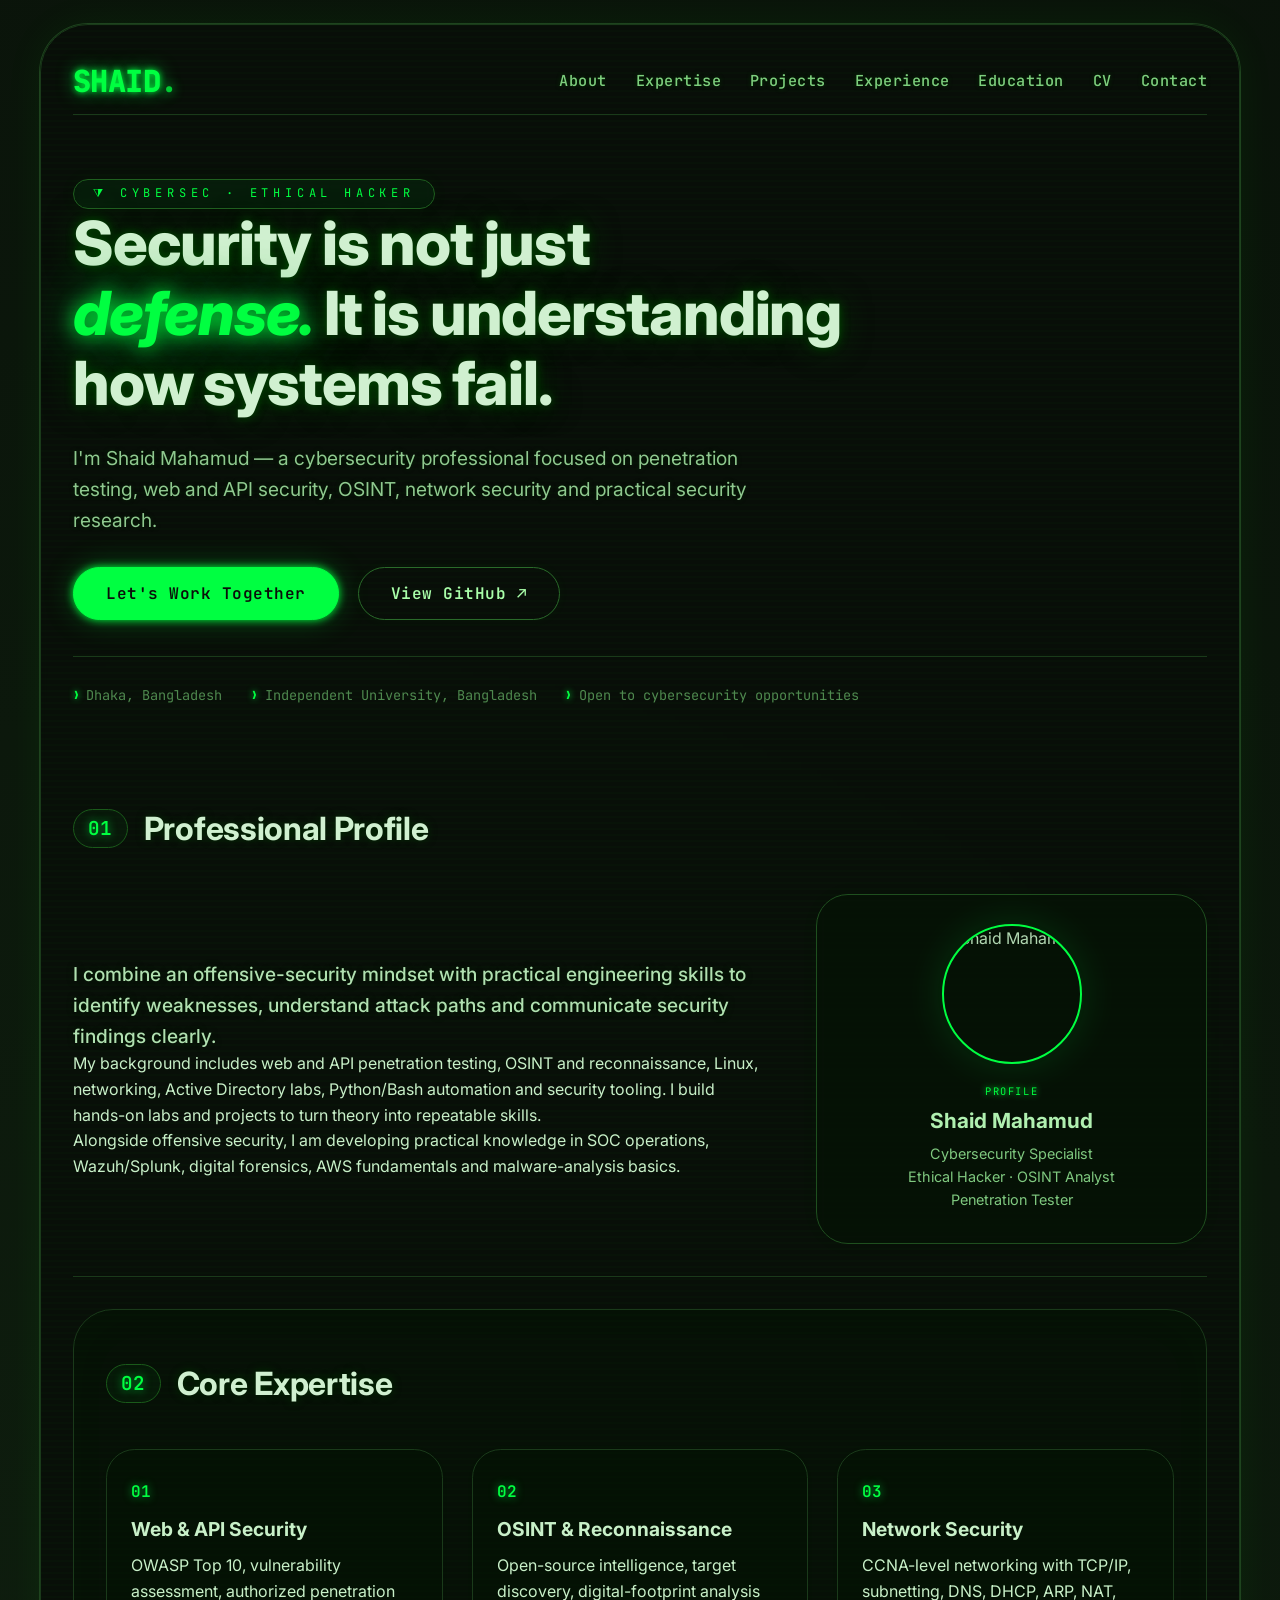
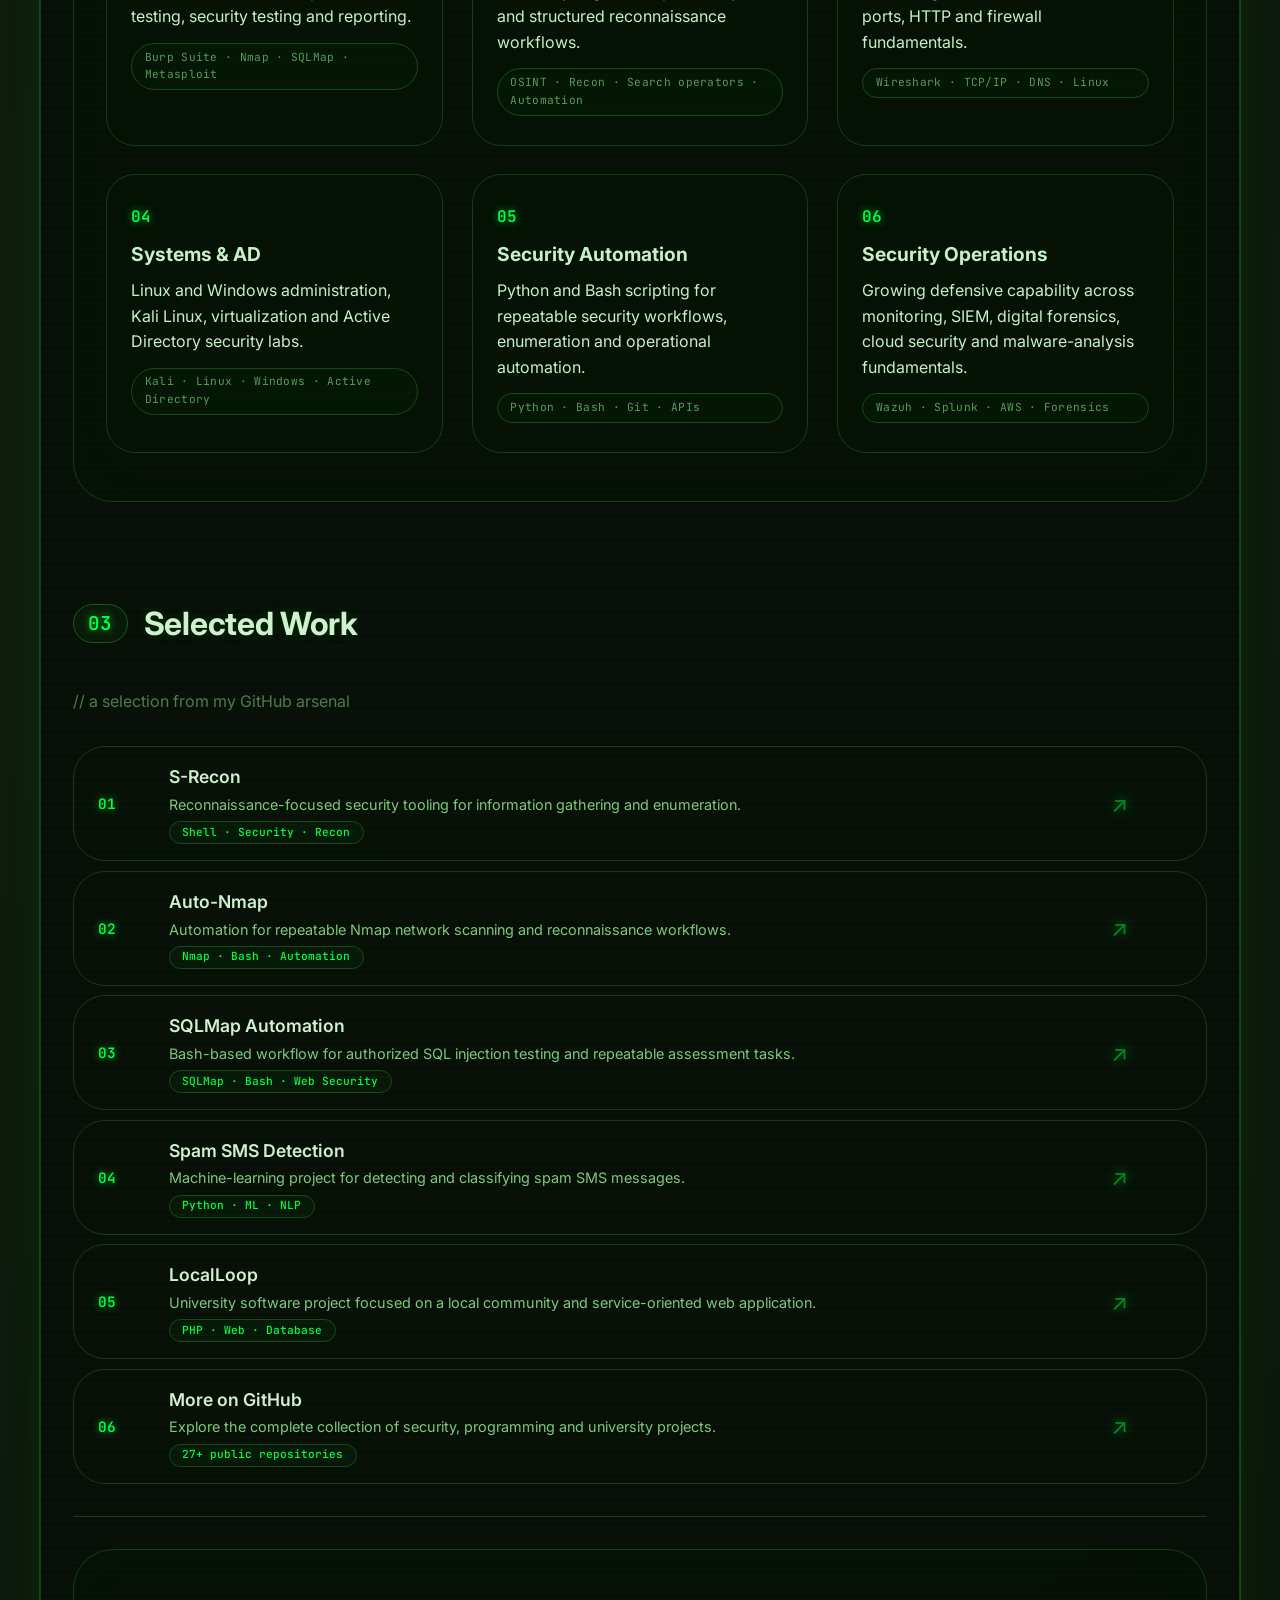
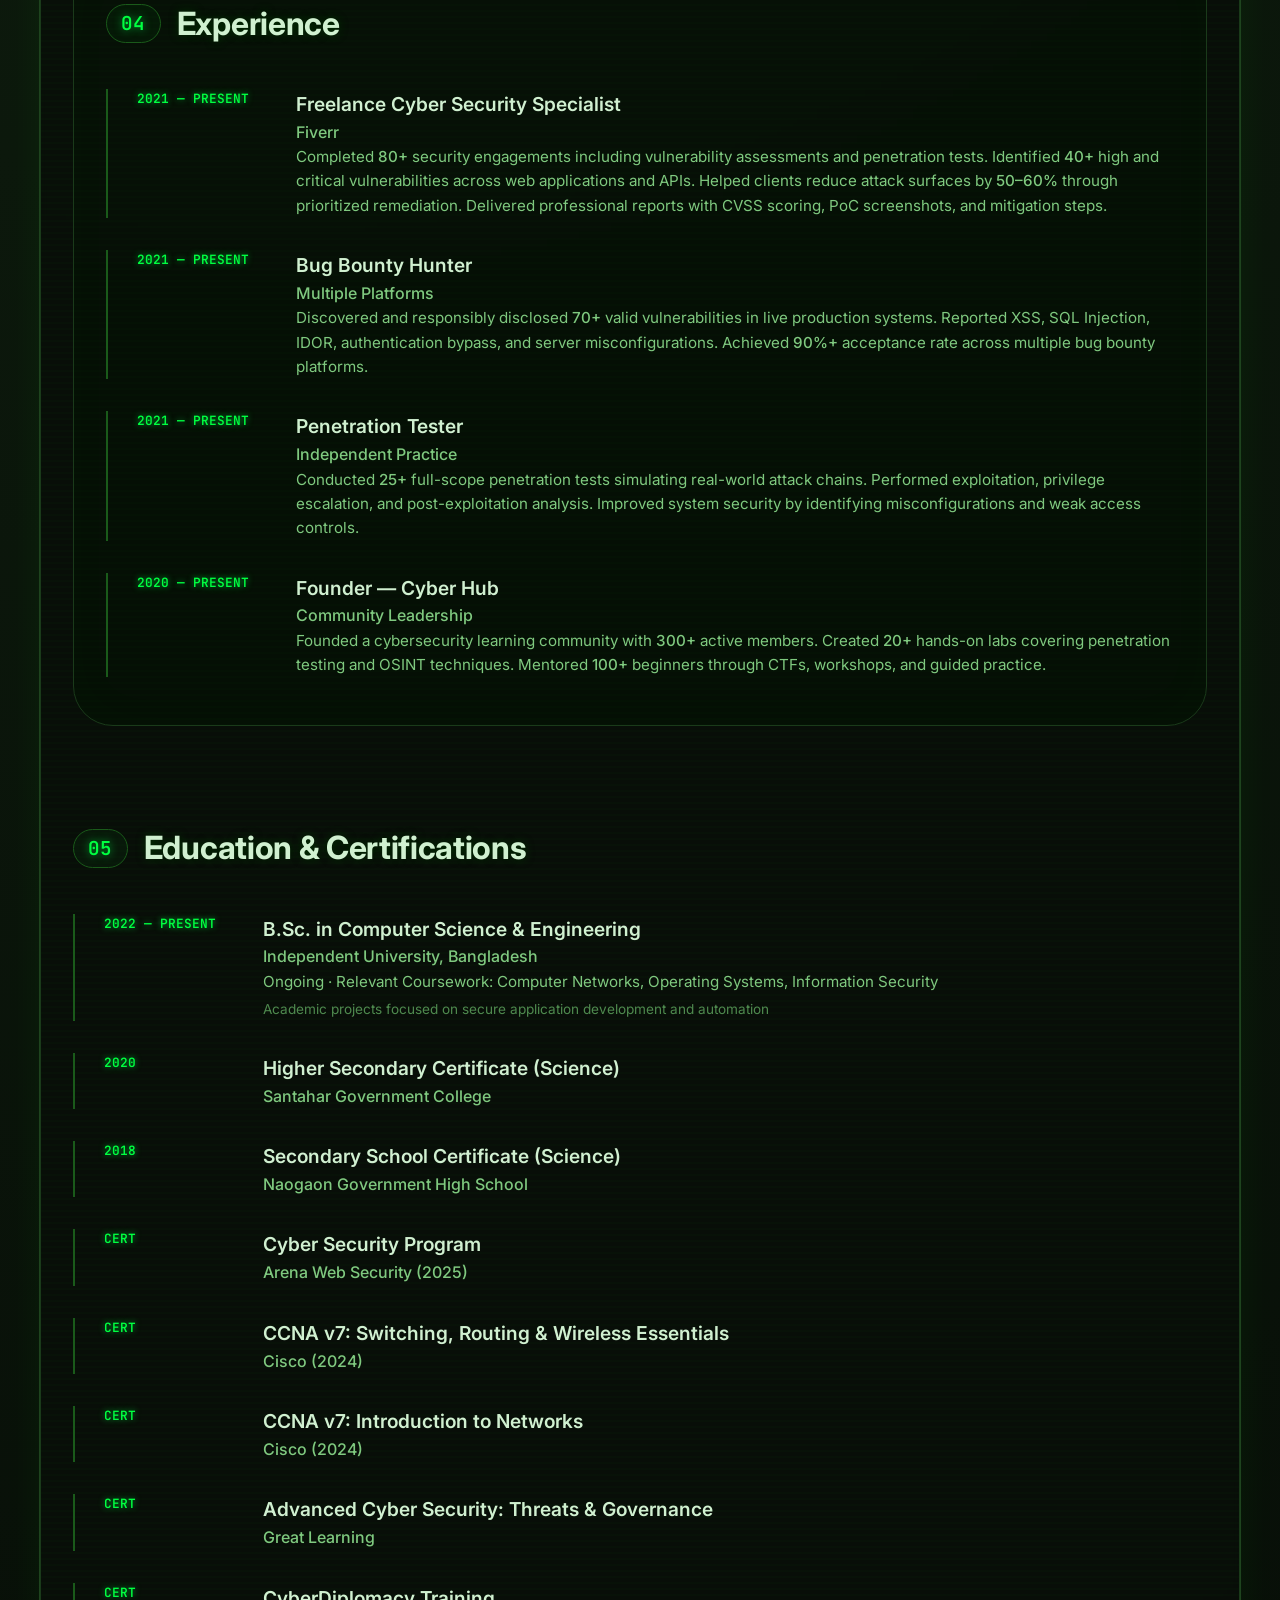
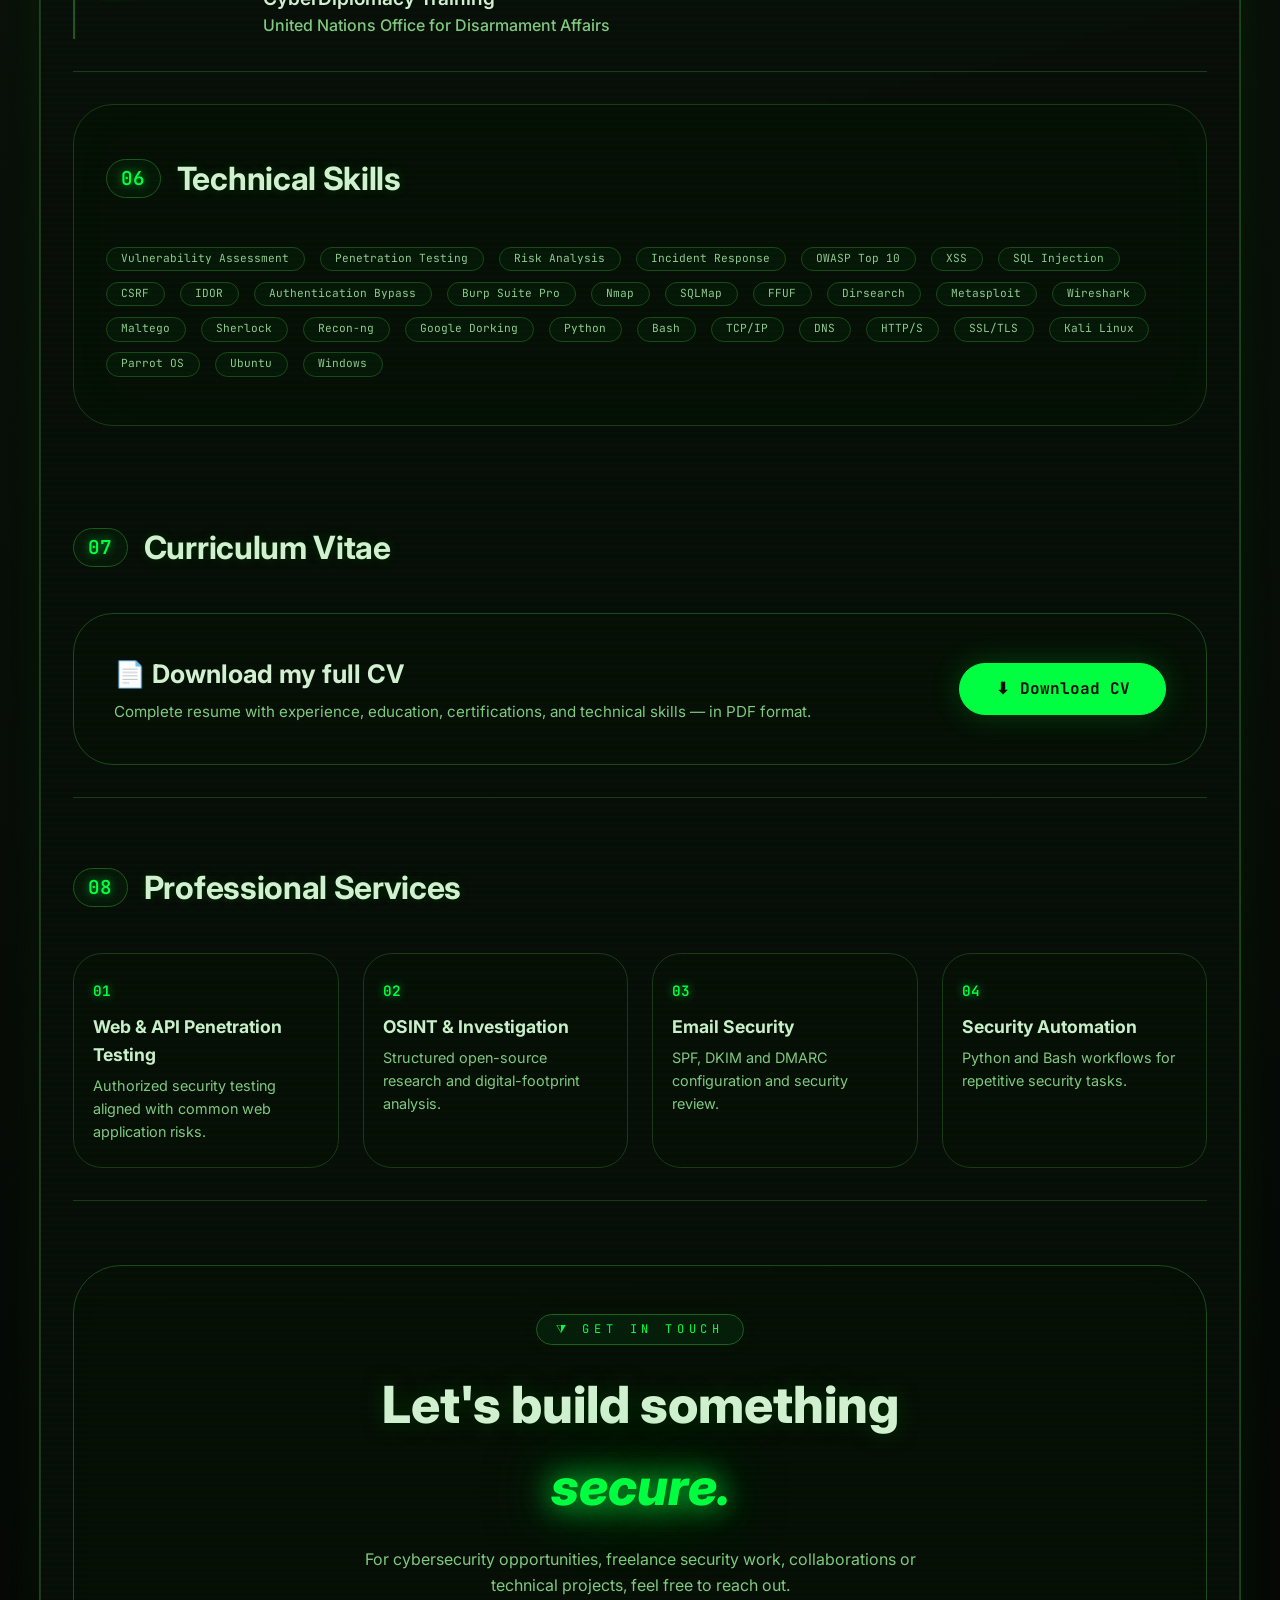
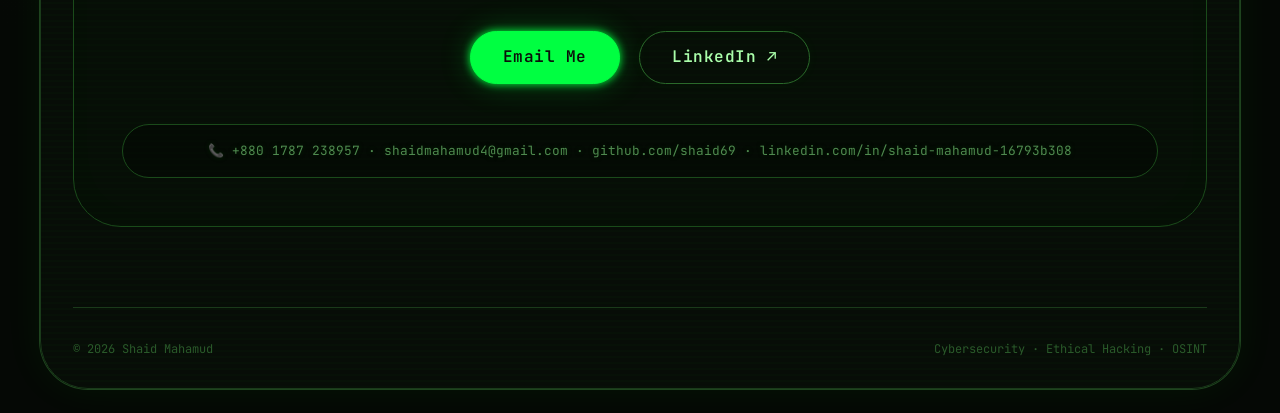
==== commit 4610fe23: "Update index.html" ====
--- a/index.html
+++ b/index.html
@@ -709,9 +709,9 @@
           <h3>📄 Download my full CV</h3>
           <p>Complete resume with experience, education, certifications, and technical skills — in PDF format.</p>
         </div>
-        <a class="cv-download-btn" href="https://github.com/shaid69/shaid69.github.io/blob/main/cv.pdf" target="_blank">
+        <button class="cv-download-btn" id="downloadCV">
           <span>⬇</span> Download CV
-        </a>
+        </button>
       </div>
     </section>
 
@@ -752,6 +752,44 @@
     if (window.innerWidth > 650) nav.style.display = 'flex';
     else if (!nav.style.display || nav.style.display === 'flex') nav.style.display = 'none';
   });
+
+  // CV Download - Auto download PDF from GitHub
+  document.getElementById('downloadCV')?.addEventListener('click', function() {
+    const pdfUrl = 'https://github.com/shaid69/shaid69.github.io/raw/main/cv.pdf';
+    
+    // Show loading state
+    const btn = this;
+    const originalText = btn.innerHTML;
+    btn.innerHTML = '<span>⏳</span> Downloading...';
+    btn.disabled = true;
+    
+    fetch(pdfUrl)
+      .then(response => {
+        if (!response.ok) {
+          throw new Error('PDF not found. Please make sure cv.pdf exists in your repository.');
+        }
+        return response.blob();
+      })
+      .then(blob => {
+        const link = document.createElement('a');
+        link.href = URL.createObjectURL(blob);
+        link.download = 'Shaid_Mahamud_CV.pdf';
+        document.body.appendChild(link);
+        link.click();
+        document.body.removeChild(link);
+        URL.revokeObjectURL(link.href);
+        
+        // Reset button
+        btn.innerHTML = originalText;
+        btn.disabled = false;
+      })
+      .catch(error => {
+        console.error('Download error:', error);
+        alert('Error downloading CV. Please try again or download manually from GitHub.\n\n' + error.message);
+        btn.innerHTML = originalText;
+        btn.disabled = false;
+      });
+  });
 </script>
 </body>
 </html>
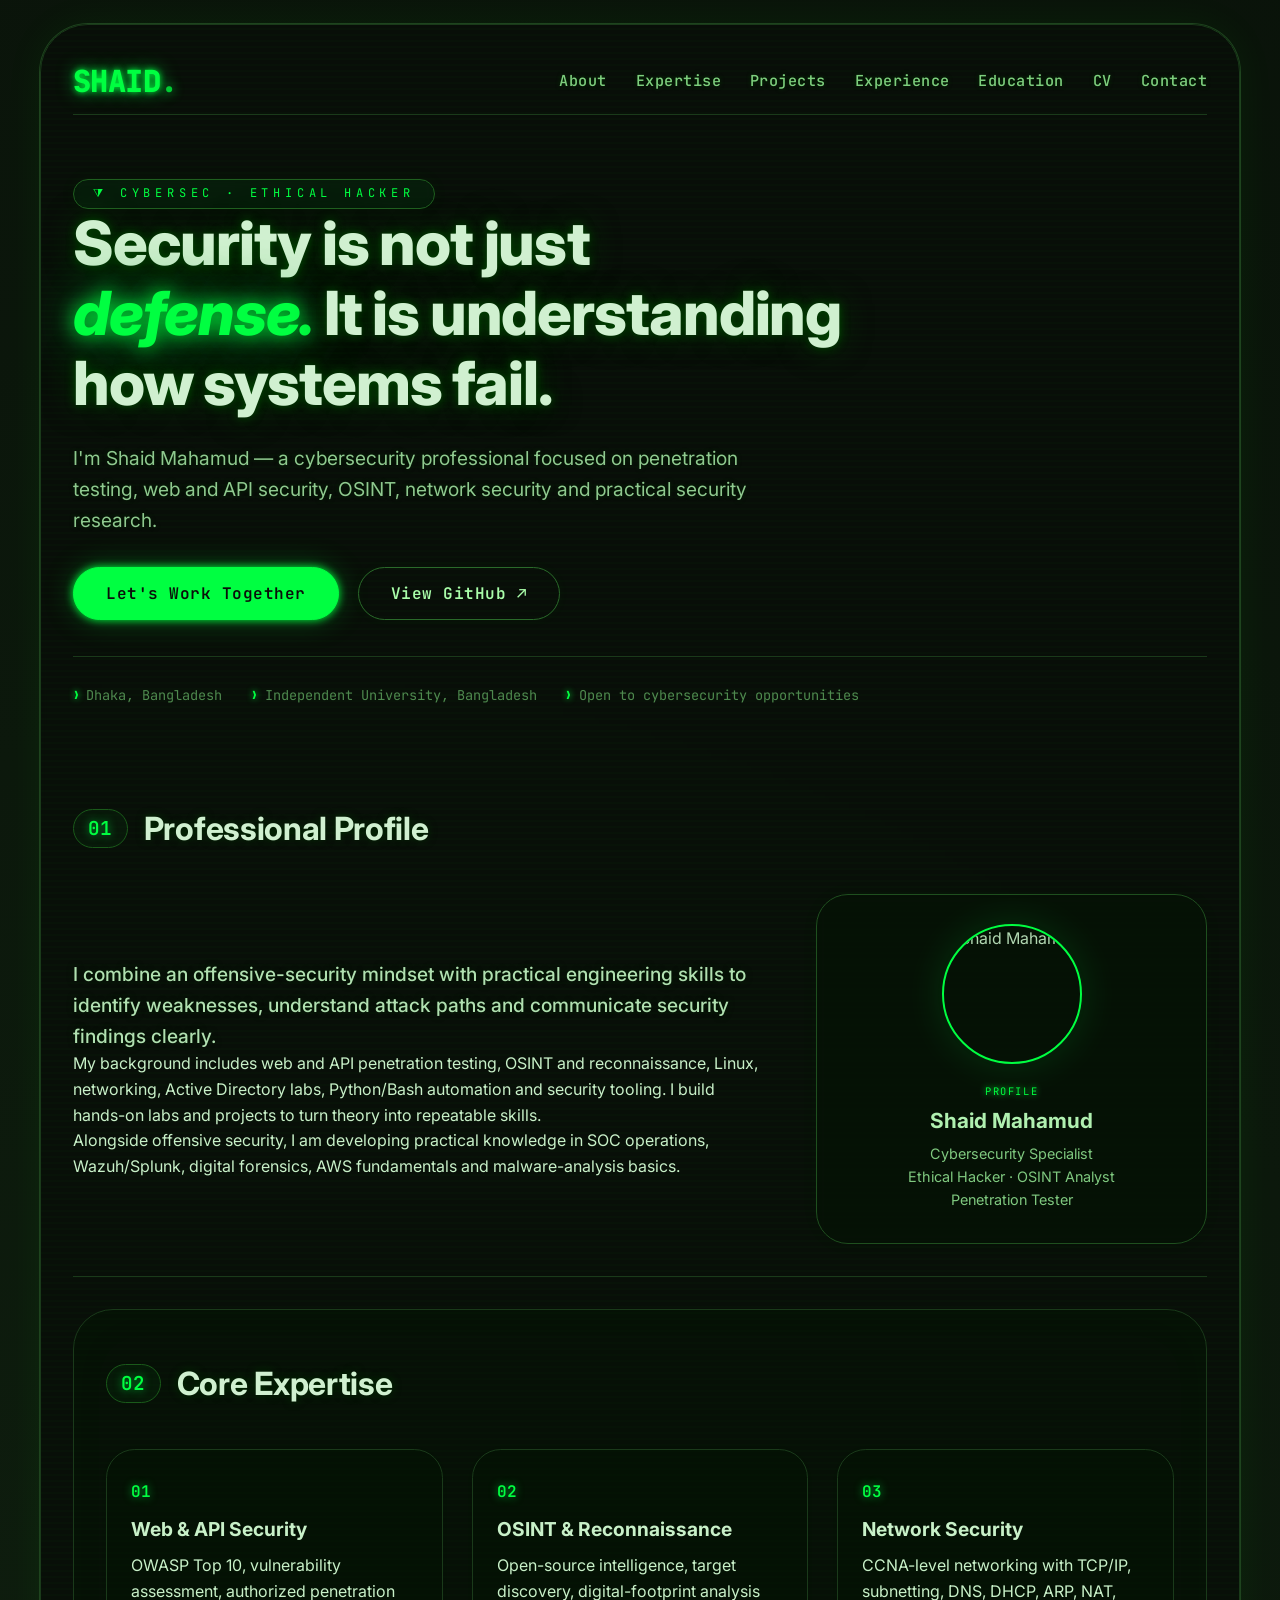
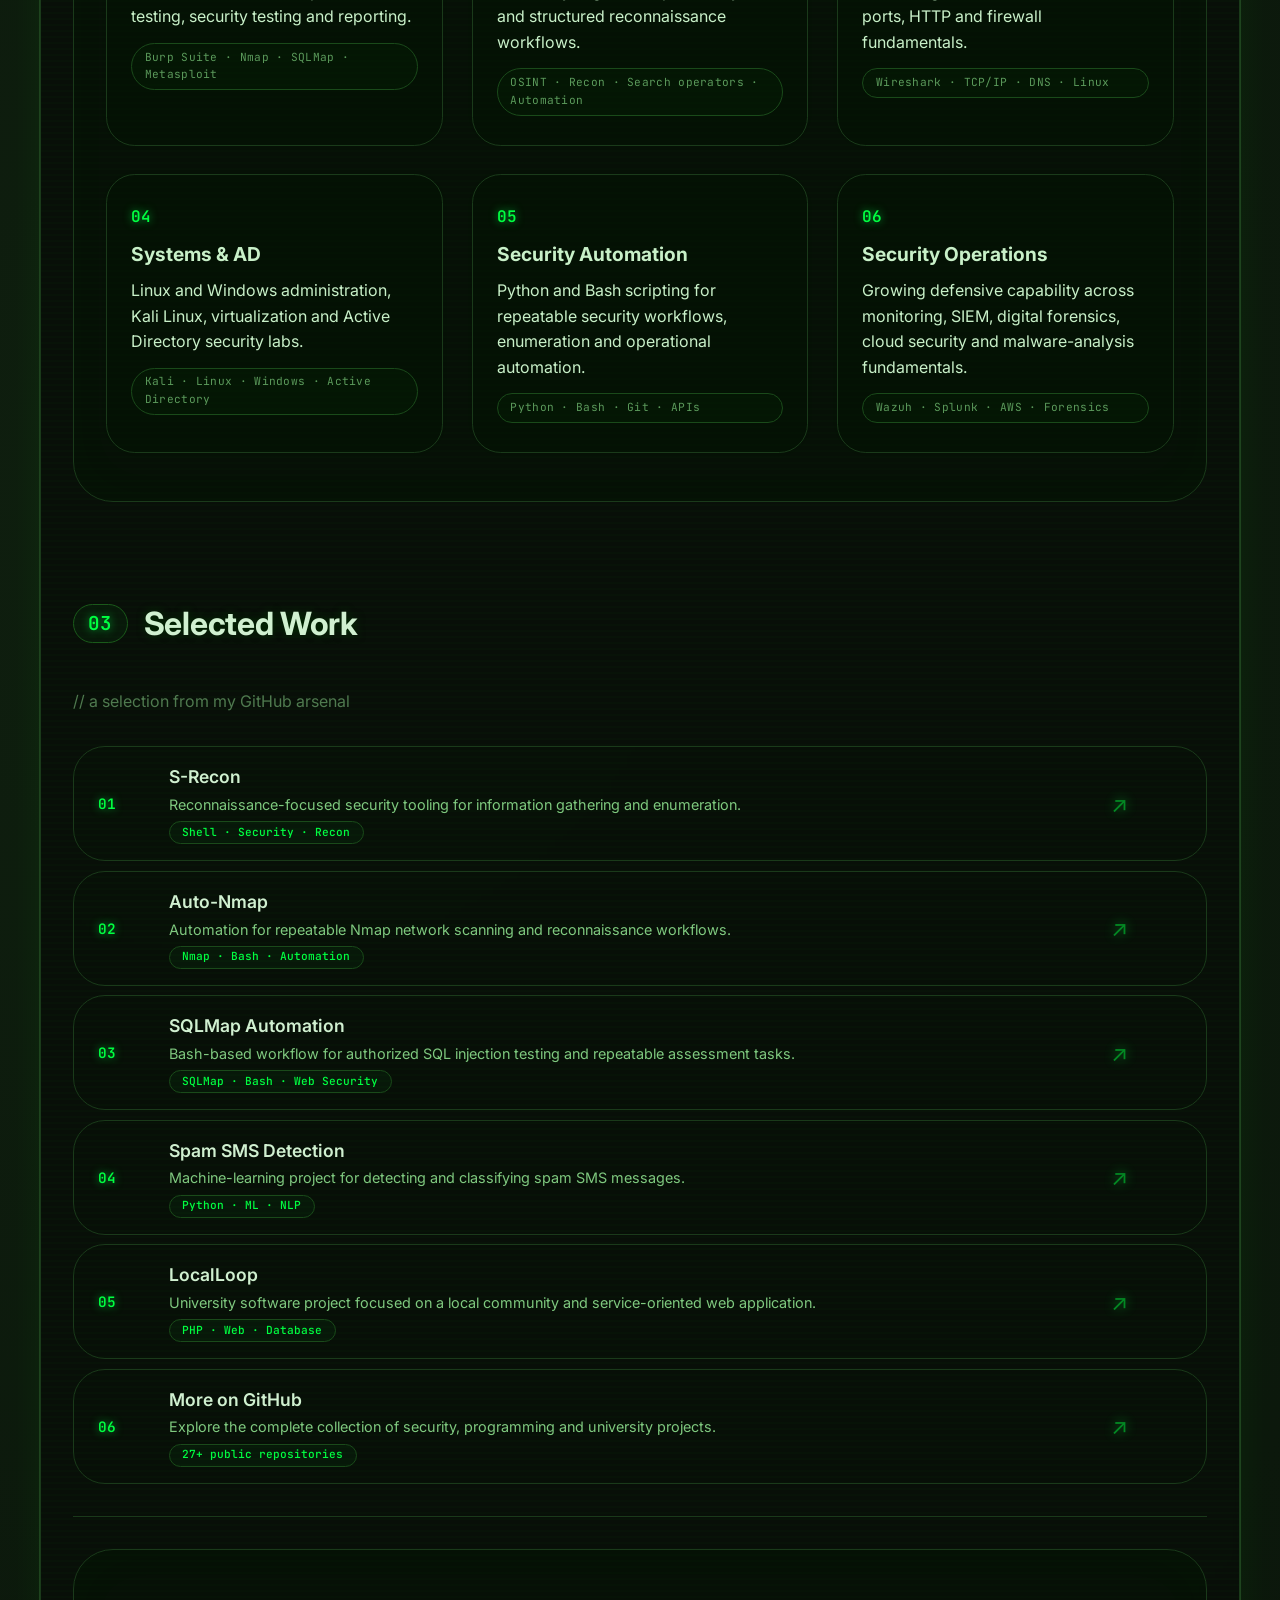
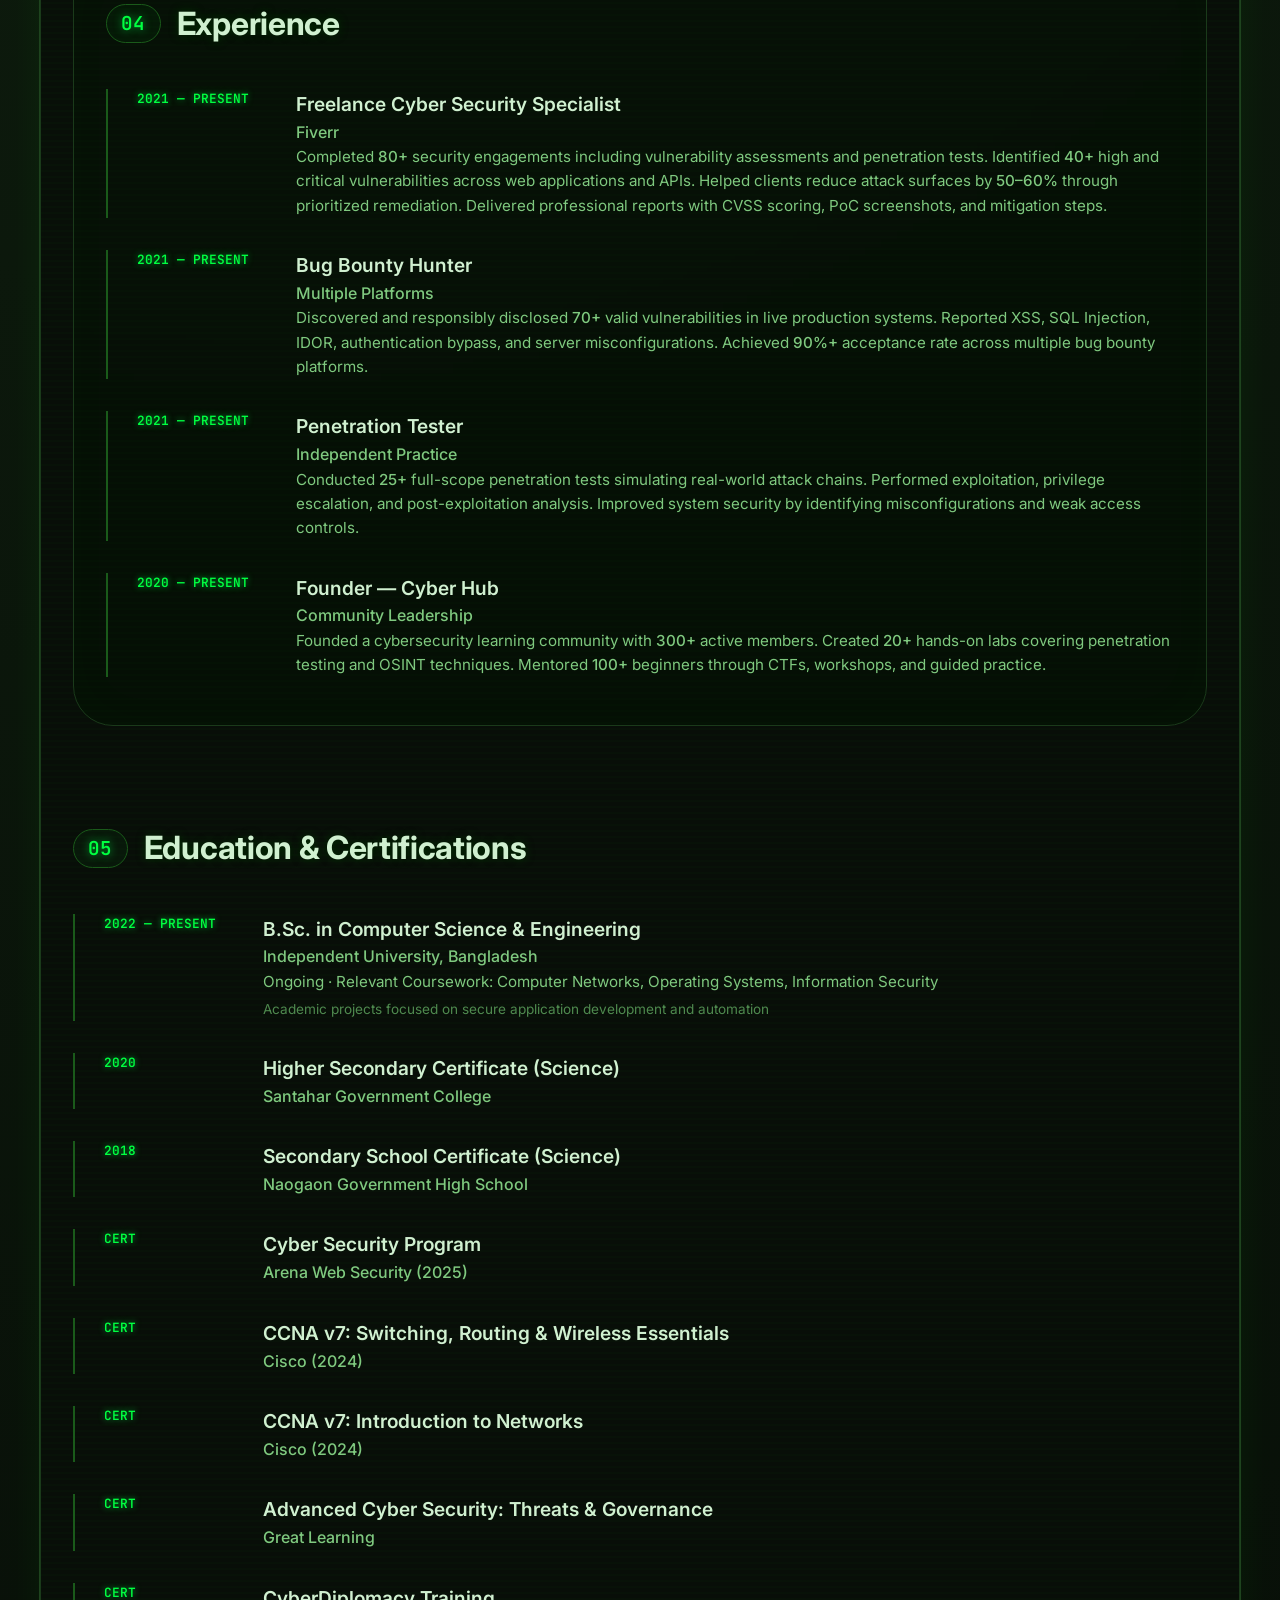
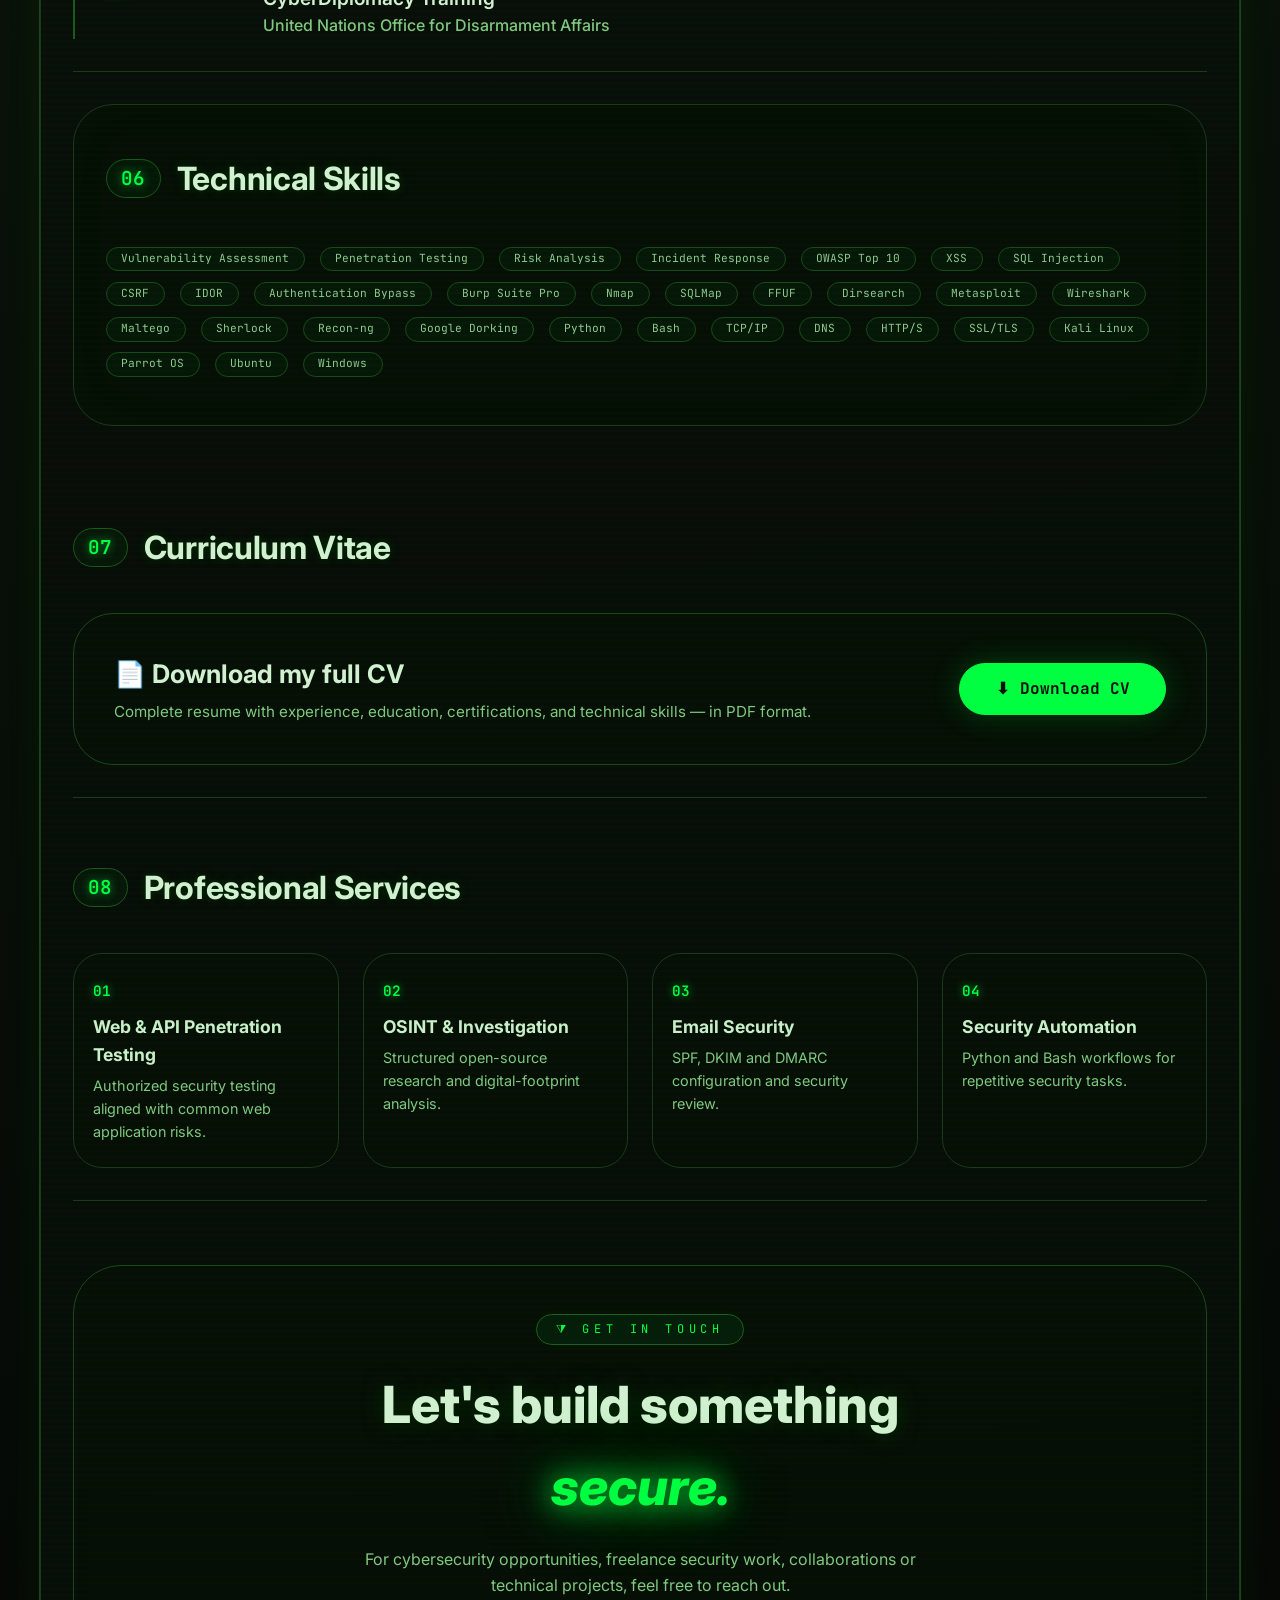
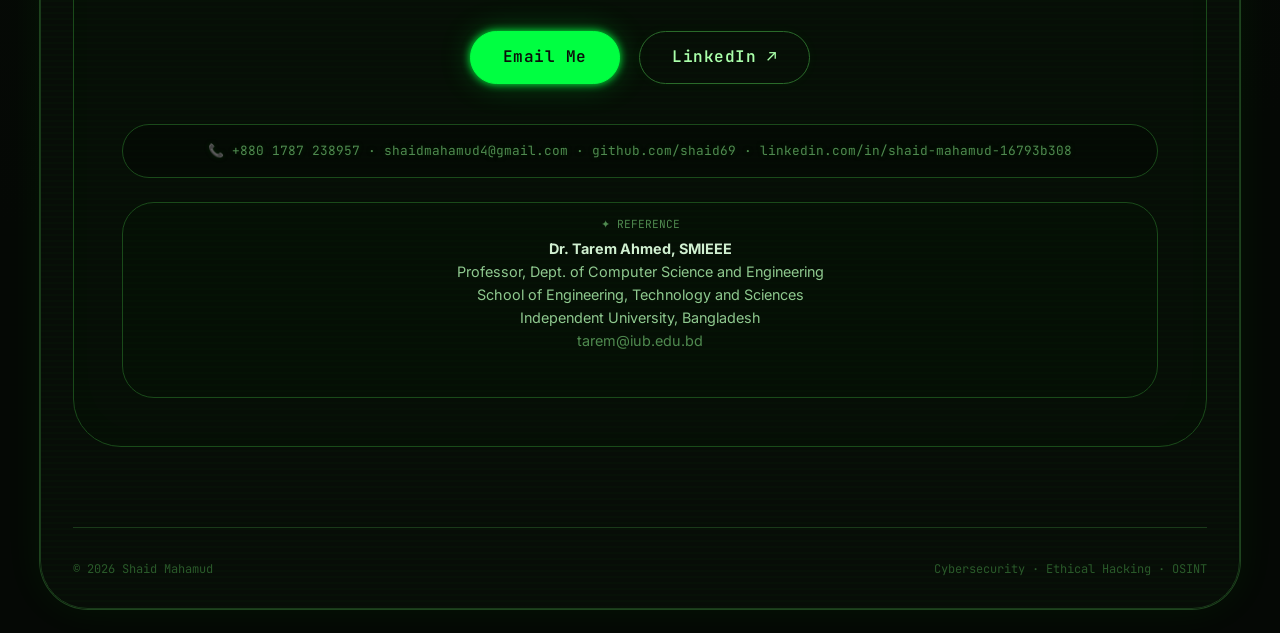
==== commit 10b49d93: "Update index.html" ====
--- a/index.html
+++ b/index.html
@@ -3,7 +3,7 @@
 <head>
   <meta charset="UTF-8" />
   <meta name="viewport" content="width=device-width, initial-scale=1.0" />
-  <title>Shaid Mahamud </title>
+  <title>Shaid Mahamud · CV & Portfolio</title>
   <link rel="preconnect" href="https://fonts.googleapis.com" />
   <link rel="preconnect" href="https://fonts.gstatic.com" crossorigin />
   <link href="https://fonts.googleapis.com/css2?family=Inter:opsz,wght@14..32,400;14..32,500;14..32,600;14..32,700;14..32,800&family=JetBrains+Mono:wght@400;500;600&display=swap" rel="stylesheet" />
@@ -735,6 +735,14 @@
           <a class="btn outline" href="https://www.linkedin.com/in/shaid-mahamud-16793b308/" target="_blank">LinkedIn ↗</a>
         </div>
         <div class="contact-info">📞 +880 1787 238957 · shaidmahamud4@gmail.com · github.com/shaid69 · linkedin.com/in/shaid-mahamud-16793b308</div>
+        <div class="reference-box">
+          <div class="ref-label">✦ REFERENCE</div>
+          <p><strong>Dr. Tarem Ahmed, SMIEEE</strong><br>
+          Professor, Dept. of Computer Science and Engineering<br>
+          School of Engineering, Technology and Sciences<br>
+          Independent University, Bangladesh<br>
+          <span class="ref-email">tarem@iub.edu.bd</span></p>
+        </div>
       </div>
     </section>
   </main>
@@ -753,20 +761,23 @@
     else if (!nav.style.display || nav.style.display === 'flex') nav.style.display = 'none';
   });
 
-  // CV Download - Auto download PDF from GitHub
+  // CV Download - Auto download PDF from Google Drive
   document.getElementById('downloadCV')?.addEventListener('click', function() {
-    const pdfUrl = 'https://github.com/shaid69/shaid69.github.io/raw/main/cv.pdf';
+    const fileId = '1n6hxkhM2GtfgIozqdNcKlcNQsKDfDYwu';
+    const pdfUrl = `https://drive.google.com/uc?export=download&id=${fileId}`;
     
-    // Show loading state
     const btn = this;
     const originalText = btn.innerHTML;
     btn.innerHTML = '<span>⏳</span> Downloading...';
     btn.disabled = true;
     
+    // Try to fetch and download
     fetch(pdfUrl)
       .then(response => {
         if (!response.ok) {
-          throw new Error('PDF not found. Please make sure cv.pdf exists in your repository.');
+          // If direct fetch fails, open in new tab for manual download
+          window.open(`https://drive.google.com/file/d/${fileId}/view?usp=sharing`, '_blank');
+          throw new Error('Direct download not available. Opening Google Drive for manual download.');
         }
         return response.blob();
       })
@@ -778,16 +789,18 @@
         link.click();
         document.body.removeChild(link);
         URL.revokeObjectURL(link.href);
-        
-        // Reset button
         btn.innerHTML = originalText;
         btn.disabled = false;
       })
       .catch(error => {
-        console.error('Download error:', error);
-        alert('Error downloading CV. Please try again or download manually from GitHub.\n\n' + error.message);
+        console.warn('Download fallback:', error.message);
+        // Already opened in new tab, just reset button
         btn.innerHTML = originalText;
         btn.disabled = false;
+        // If the error is not about opening the tab, show alert
+        if (!error.message.includes('Opening Google Drive')) {
+          alert('Unable to download automatically. Opening Google Drive for manual download.');
+        }
       });
   });
 </script>
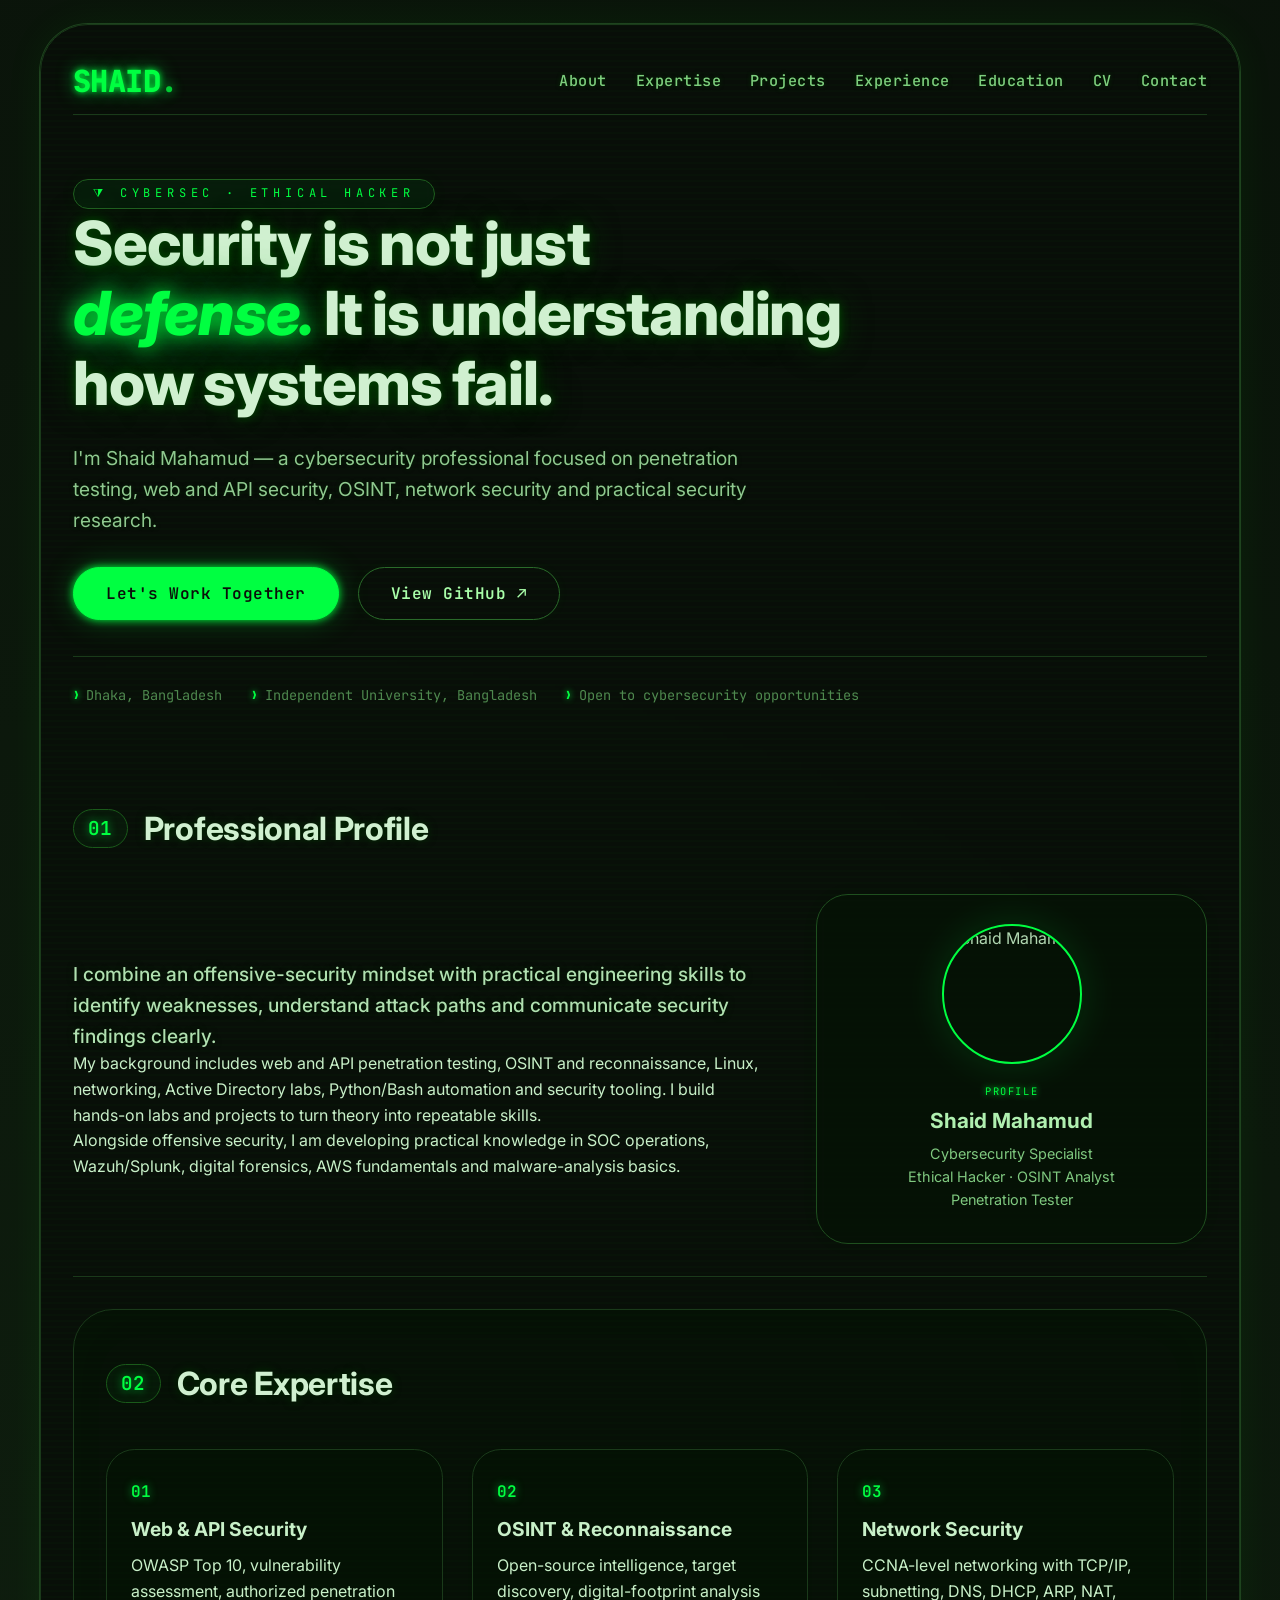
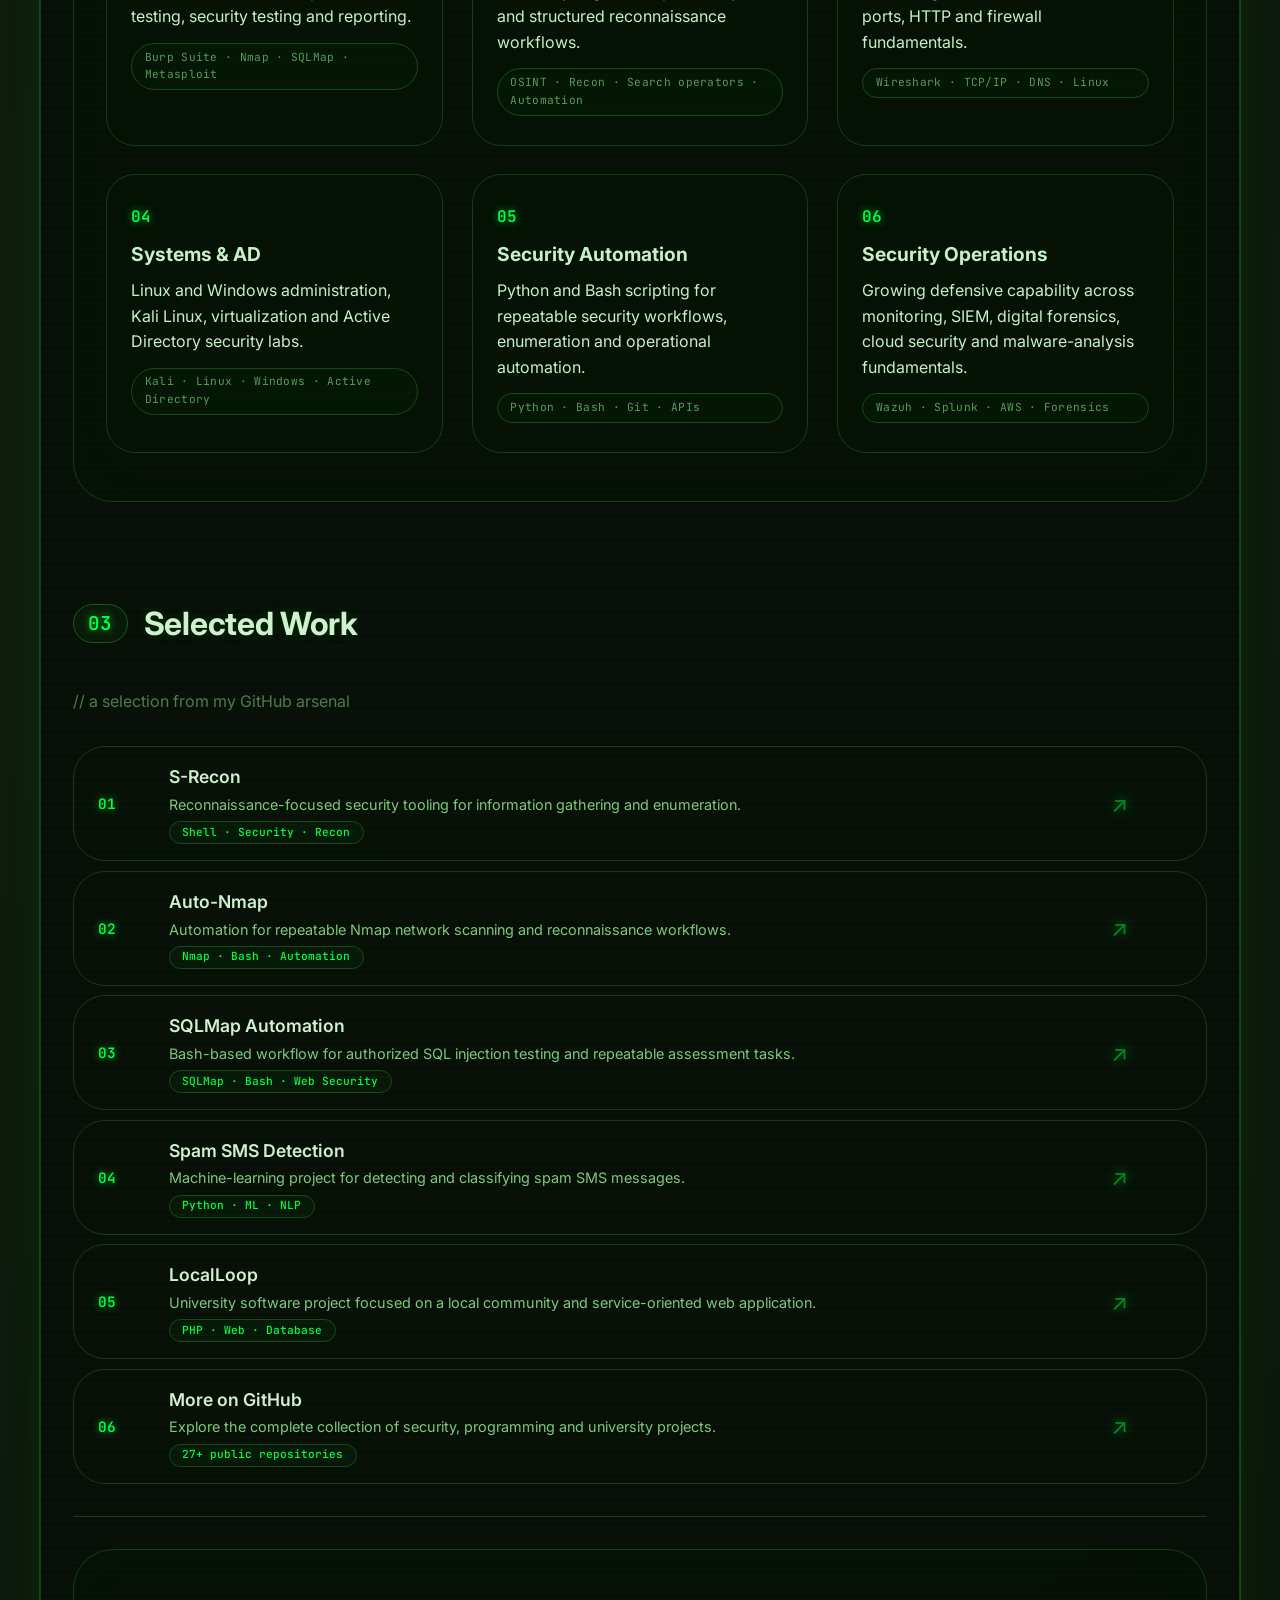
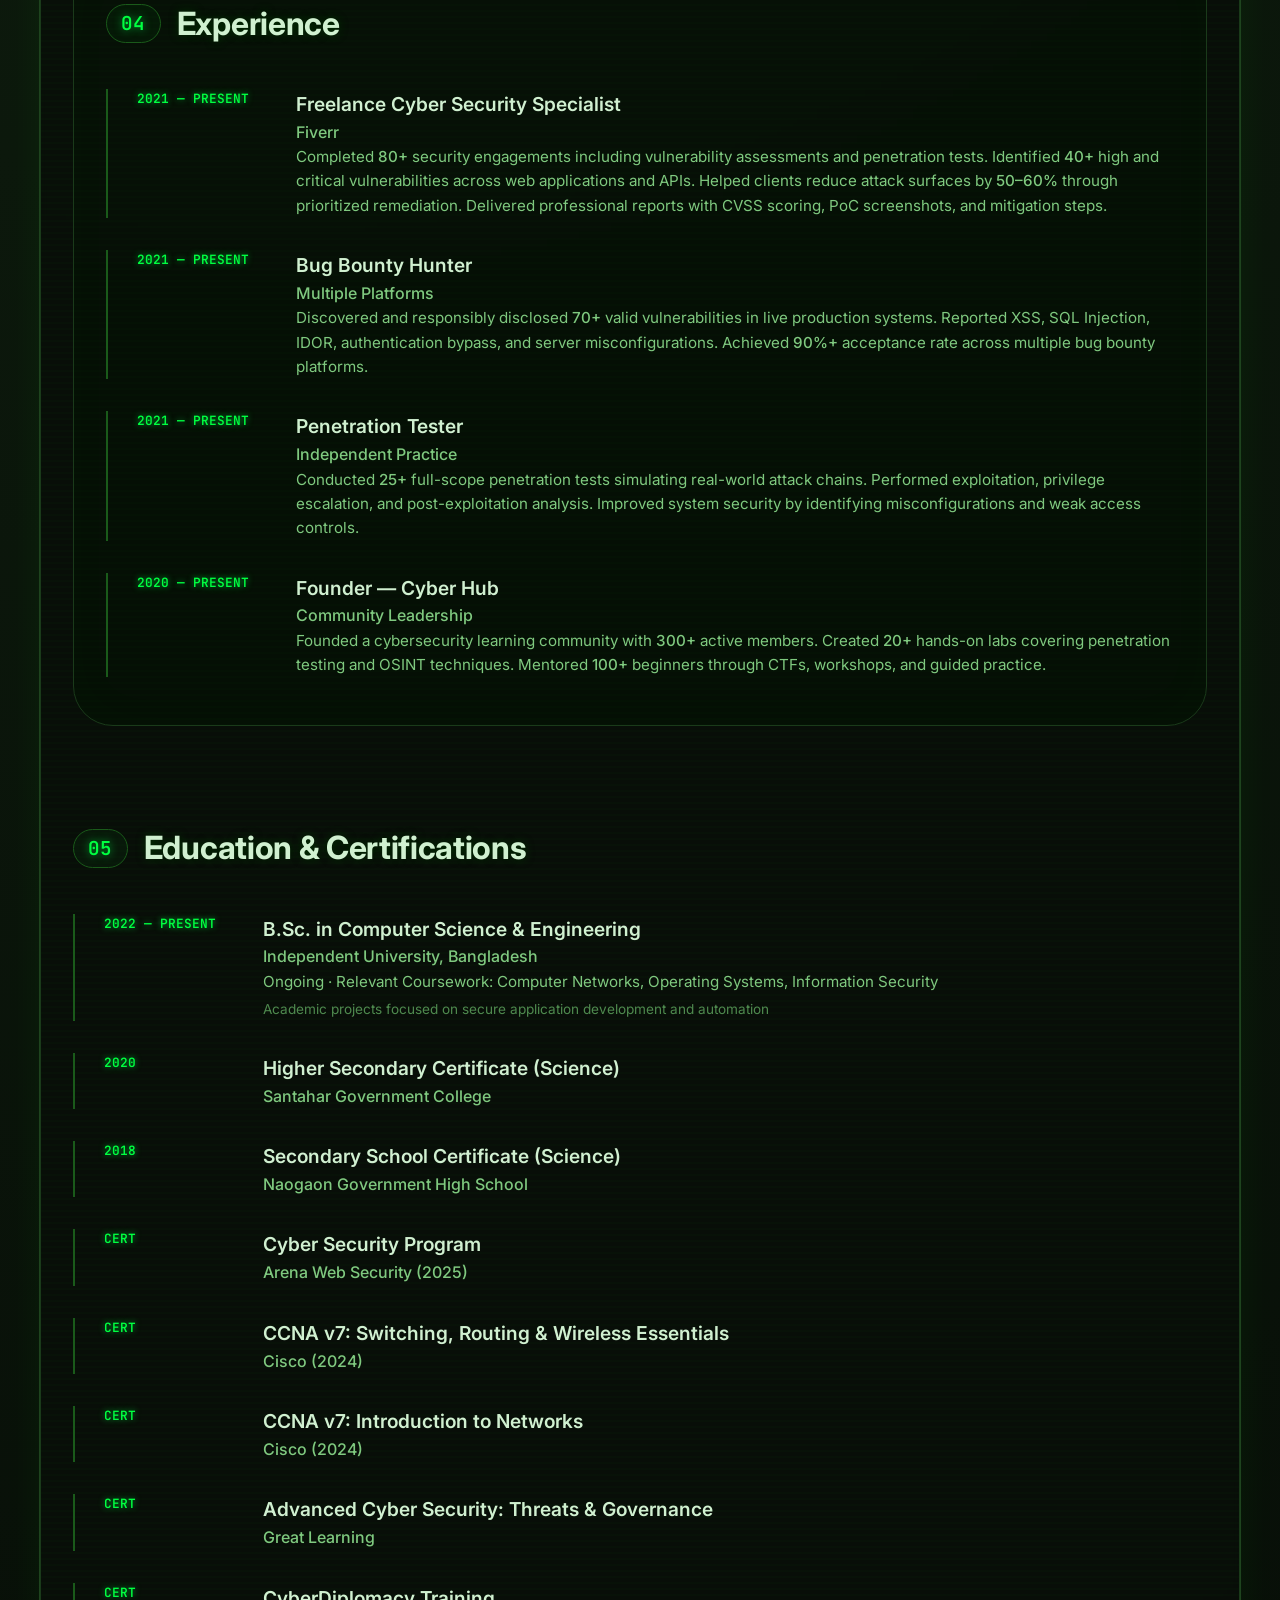
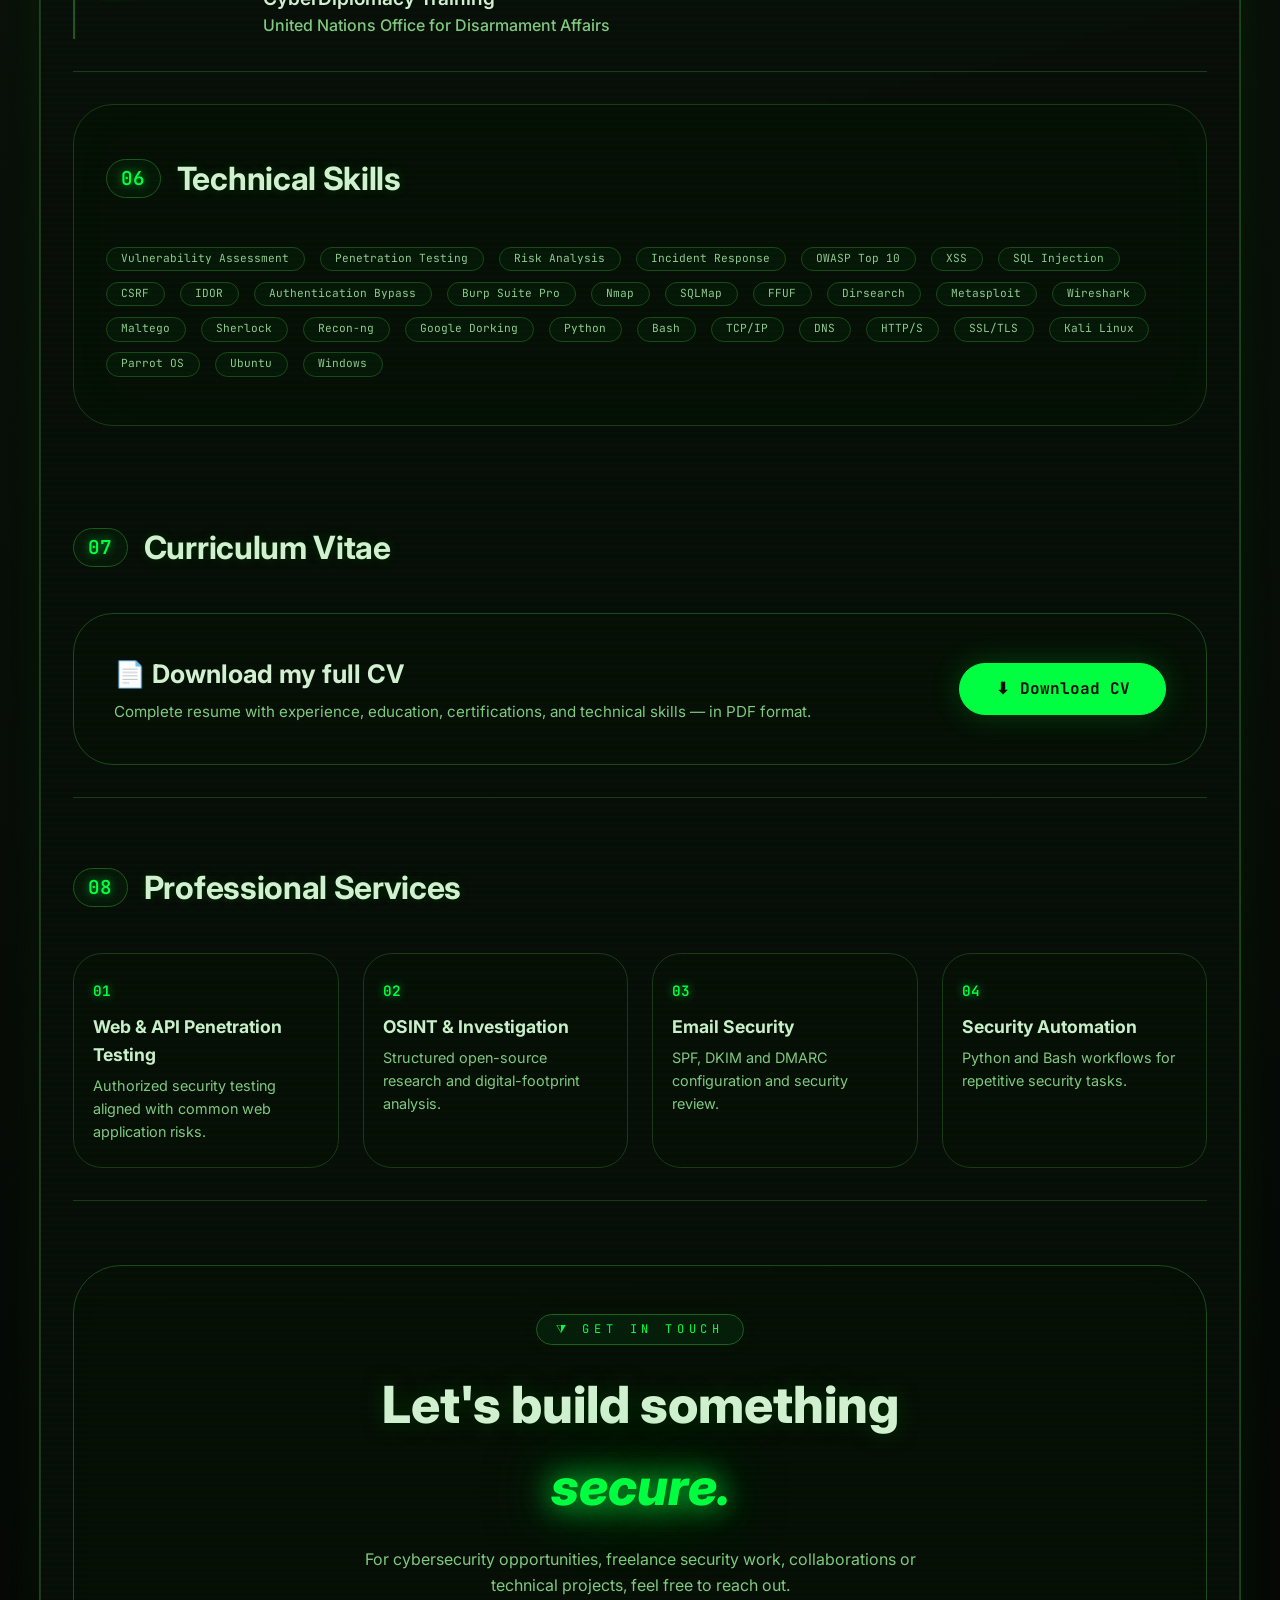
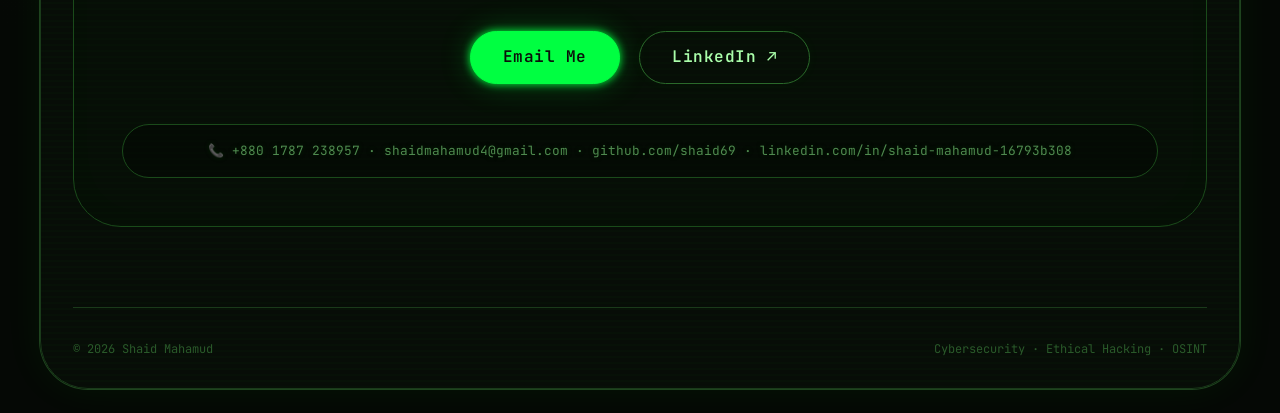
==== commit c95f380c: "Update title and remove reference section Removed reference section from the CV and updated the titl" ====
--- a/index.html
+++ b/index.html
@@ -3,7 +3,7 @@
 <head>
   <meta charset="UTF-8" />
   <meta name="viewport" content="width=device-width, initial-scale=1.0" />
-  <title>Shaid Mahamud · CV & Portfolio</title>
+  <title>Shaid Mahamud </title>
   <link rel="preconnect" href="https://fonts.googleapis.com" />
   <link rel="preconnect" href="https://fonts.gstatic.com" crossorigin />
   <link href="https://fonts.googleapis.com/css2?family=Inter:opsz,wght@14..32,400;14..32,500;14..32,600;14..32,700;14..32,800&family=JetBrains+Mono:wght@400;500;600&display=swap" rel="stylesheet" />
@@ -735,14 +735,6 @@
           <a class="btn outline" href="https://www.linkedin.com/in/shaid-mahamud-16793b308/" target="_blank">LinkedIn ↗</a>
         </div>
         <div class="contact-info">📞 +880 1787 238957 · shaidmahamud4@gmail.com · github.com/shaid69 · linkedin.com/in/shaid-mahamud-16793b308</div>
-        <div class="reference-box">
-          <div class="ref-label">✦ REFERENCE</div>
-          <p><strong>Dr. Tarem Ahmed, SMIEEE</strong><br>
-          Professor, Dept. of Computer Science and Engineering<br>
-          School of Engineering, Technology and Sciences<br>
-          Independent University, Bangladesh<br>
-          <span class="ref-email">tarem@iub.edu.bd</span></p>
-        </div>
       </div>
     </section>
   </main>
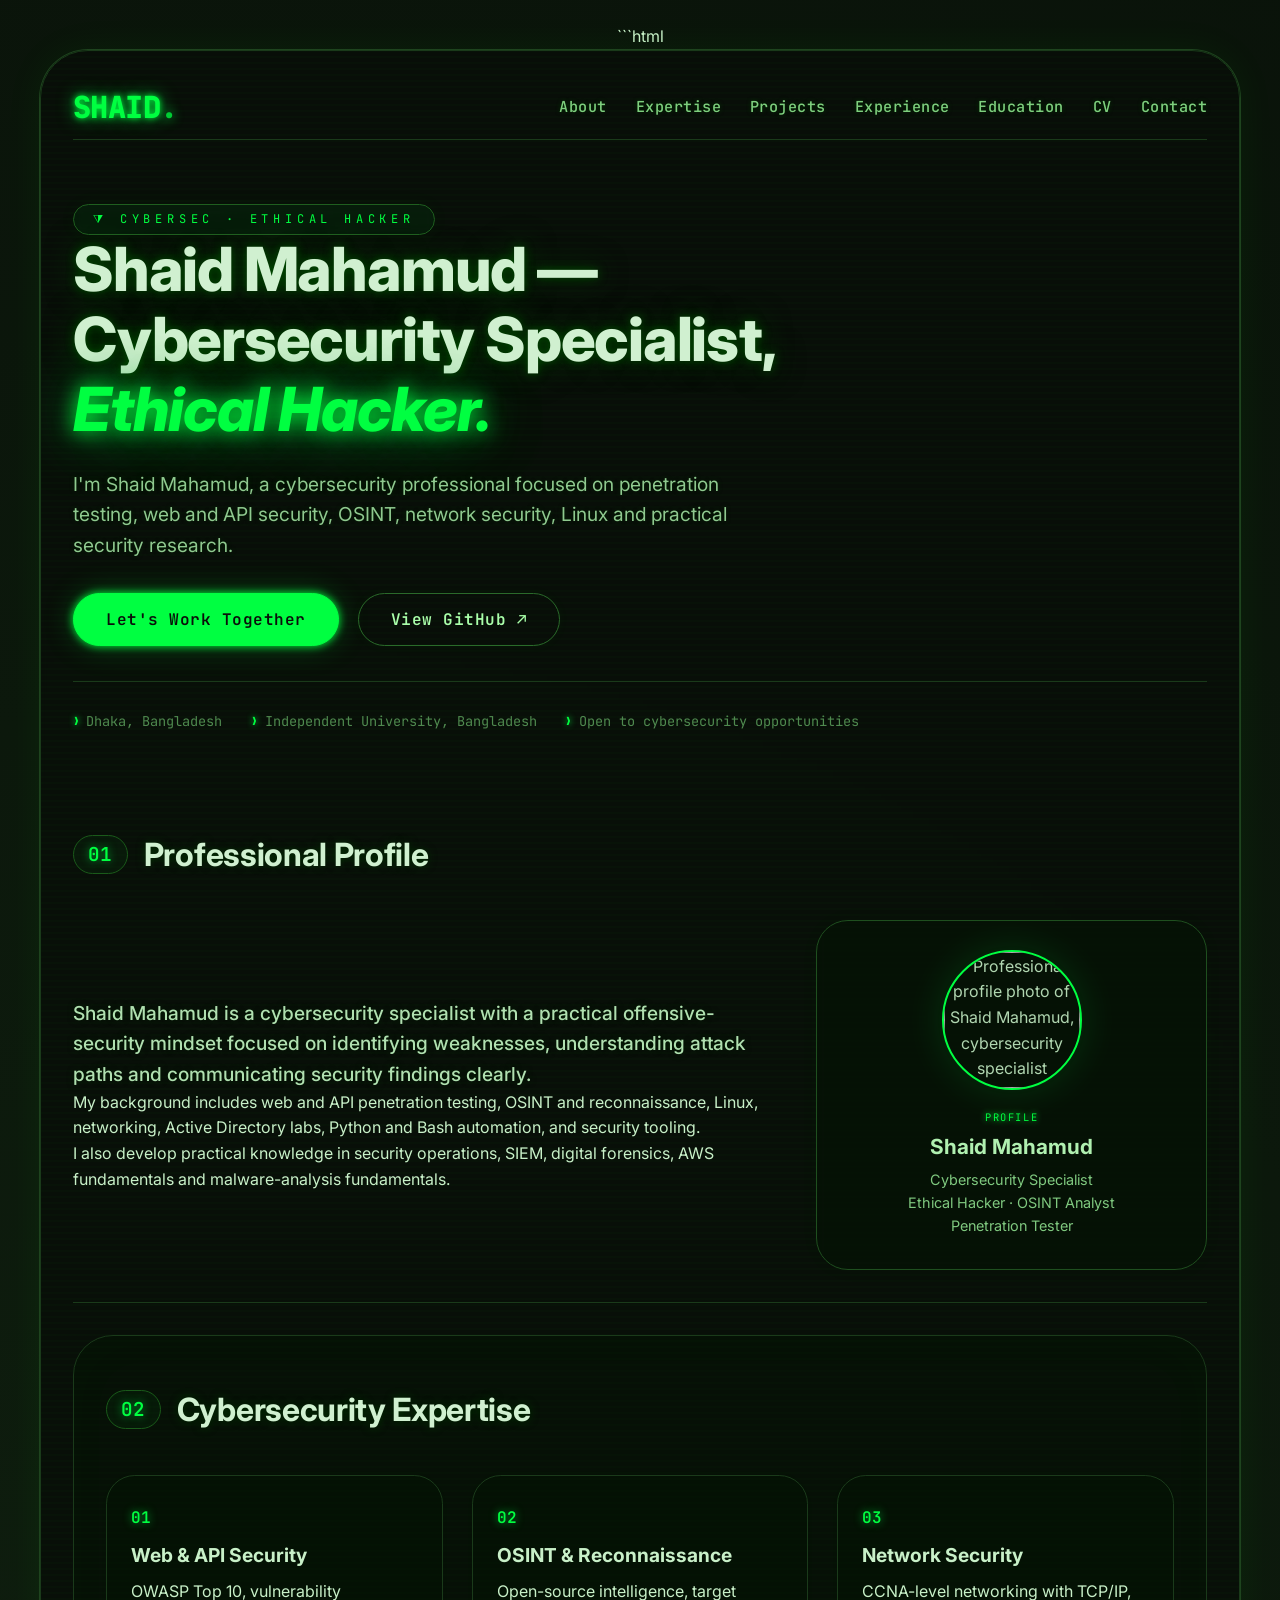
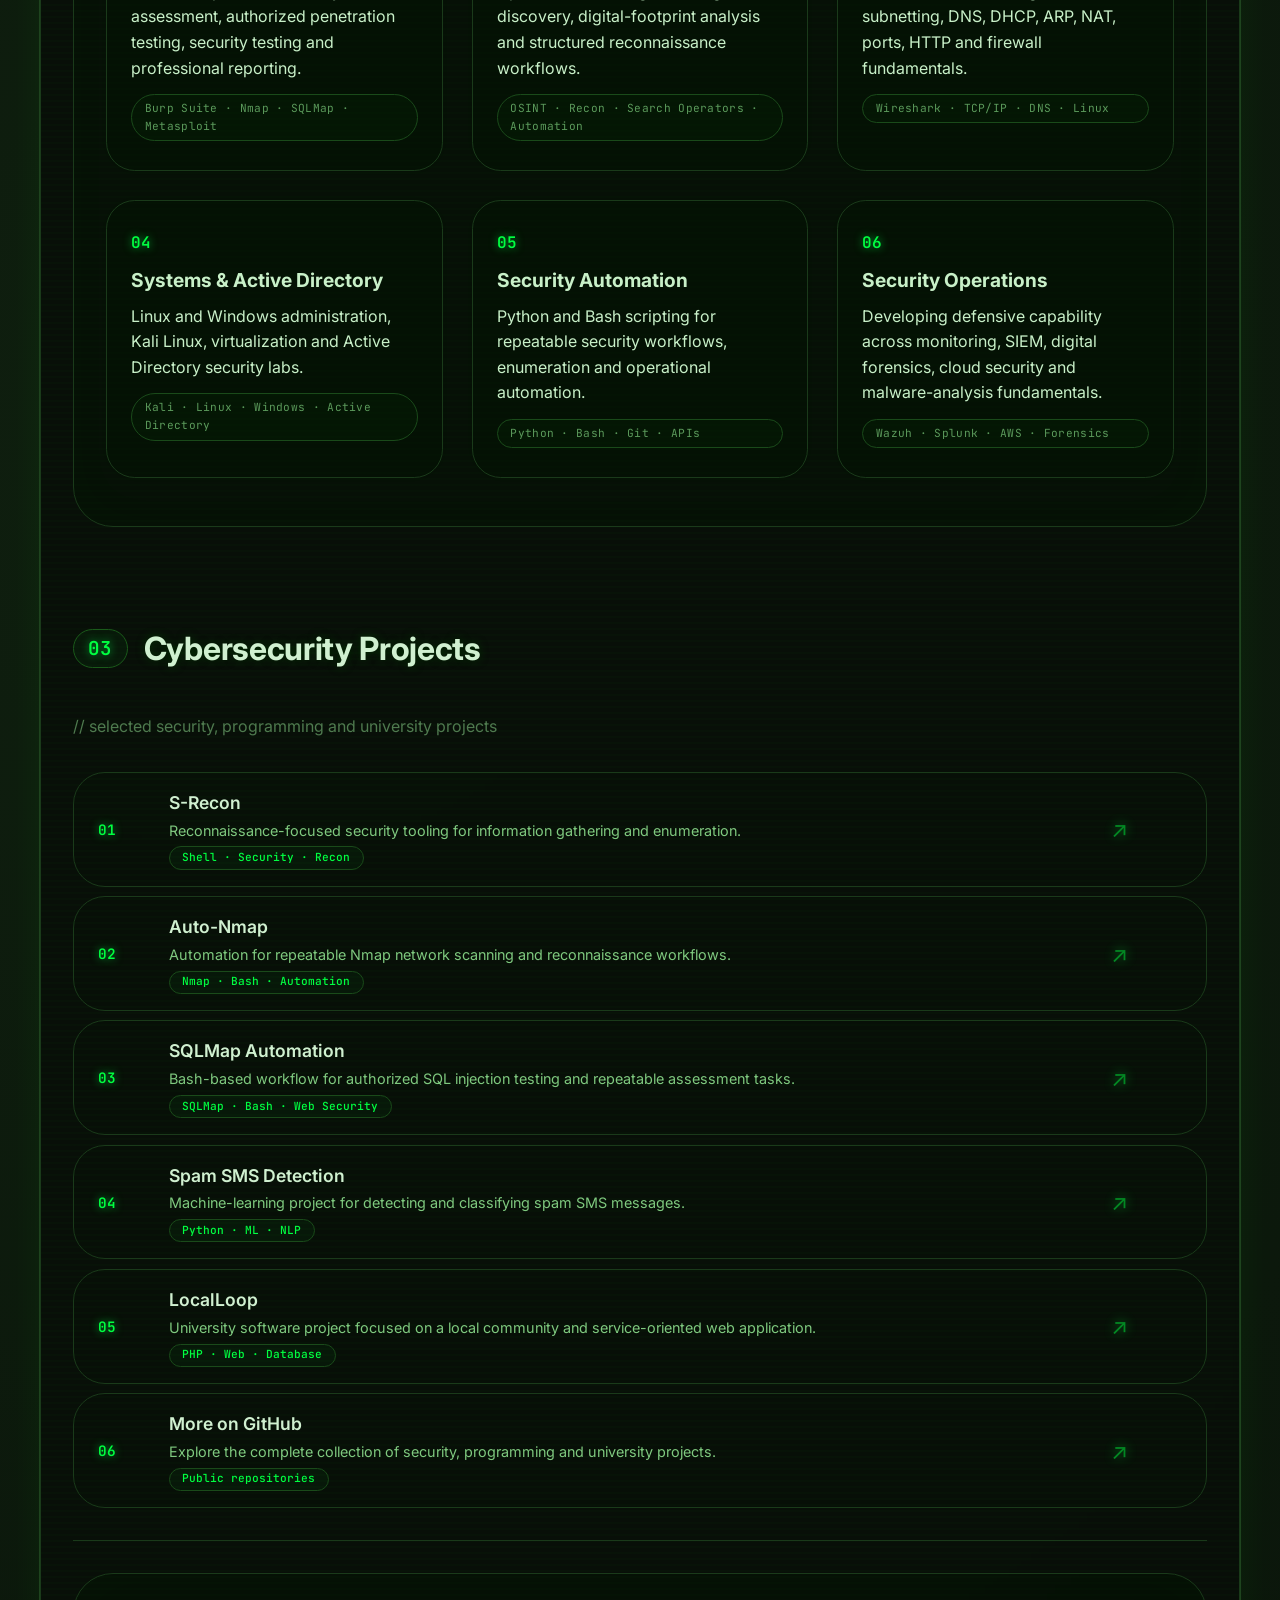
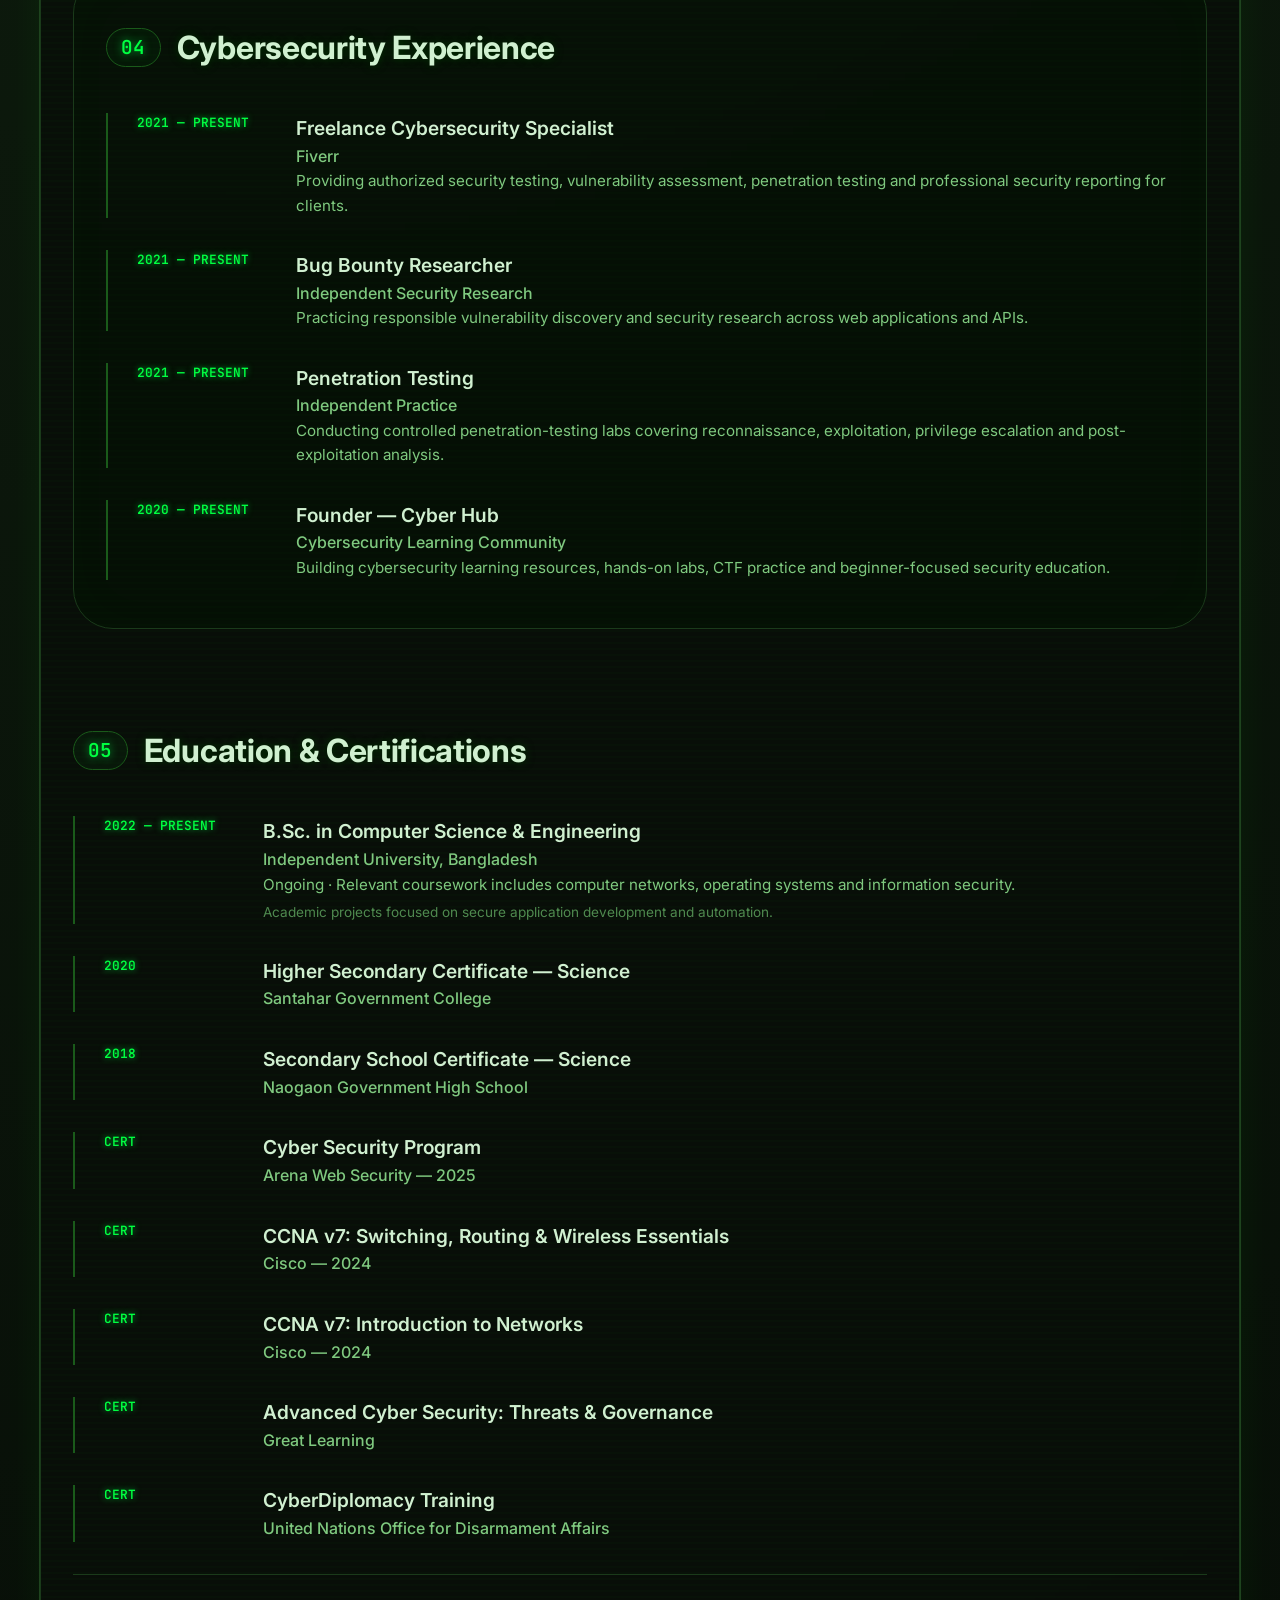
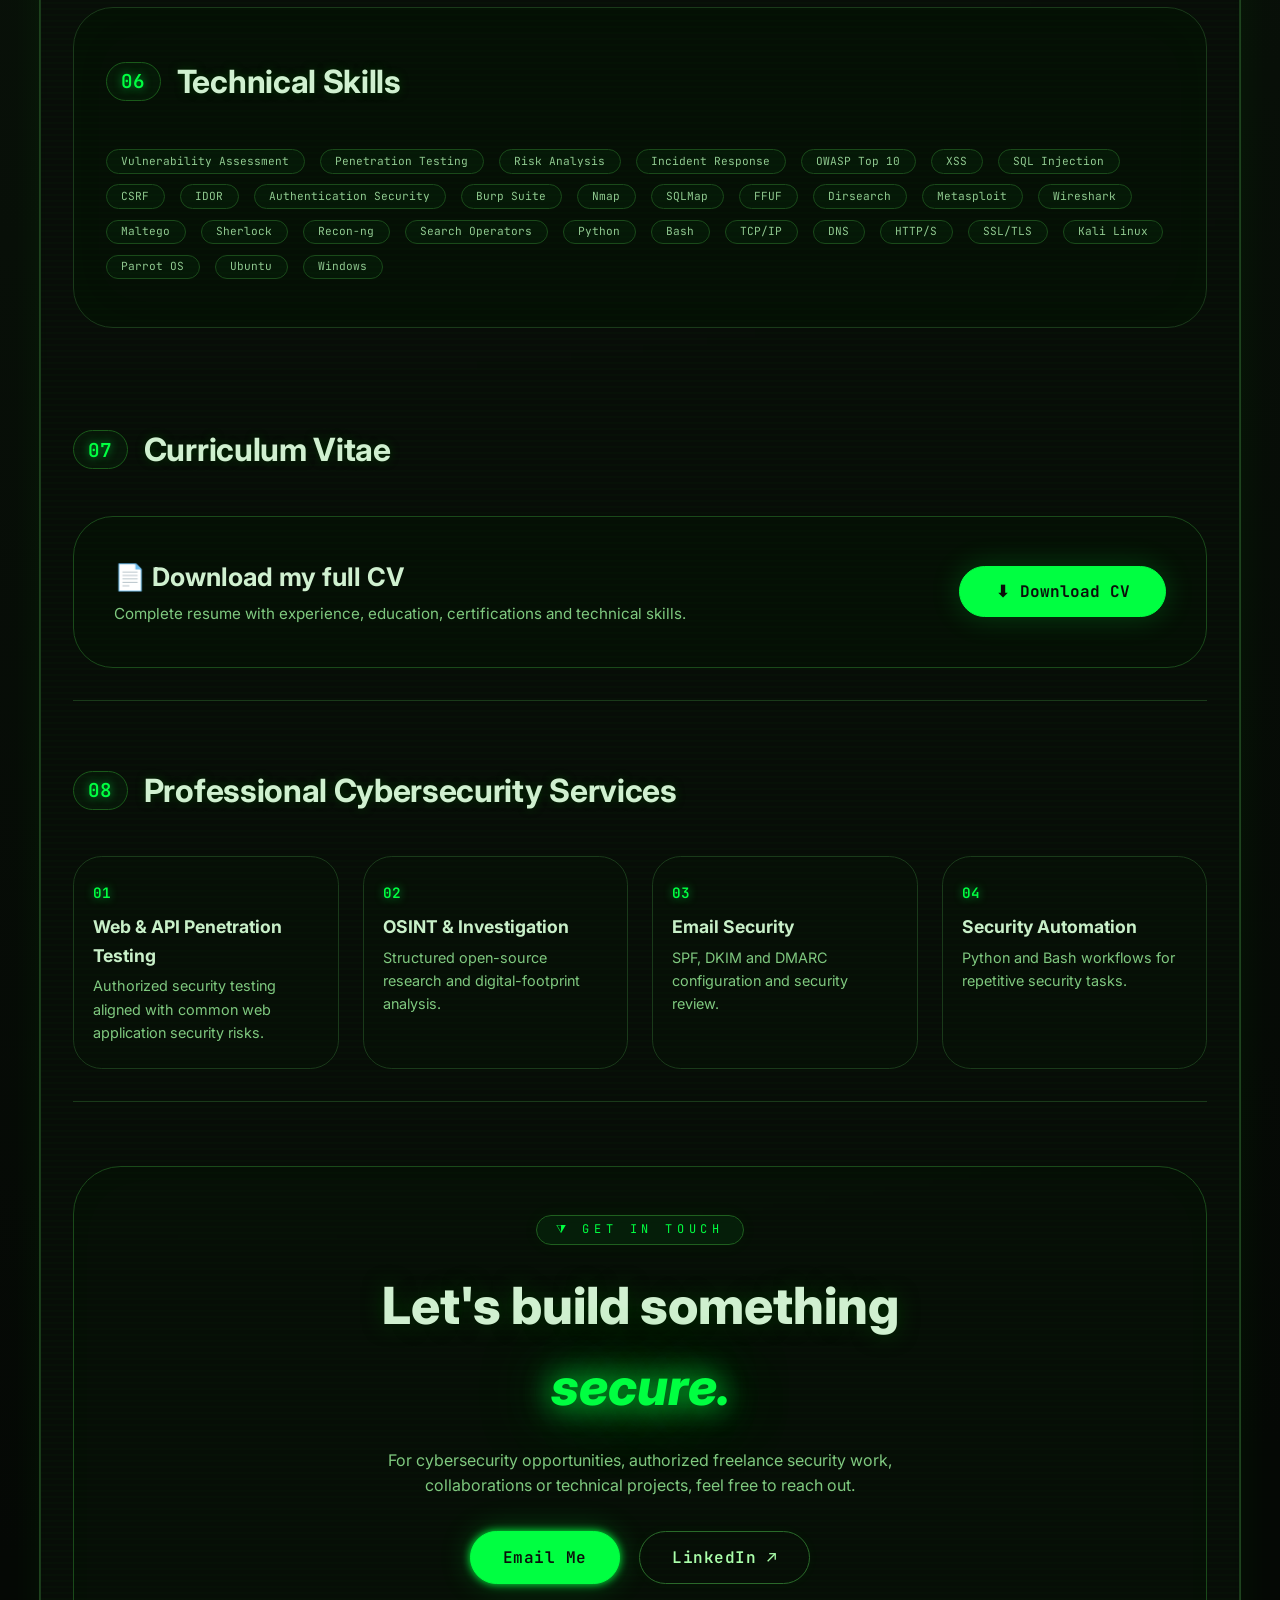
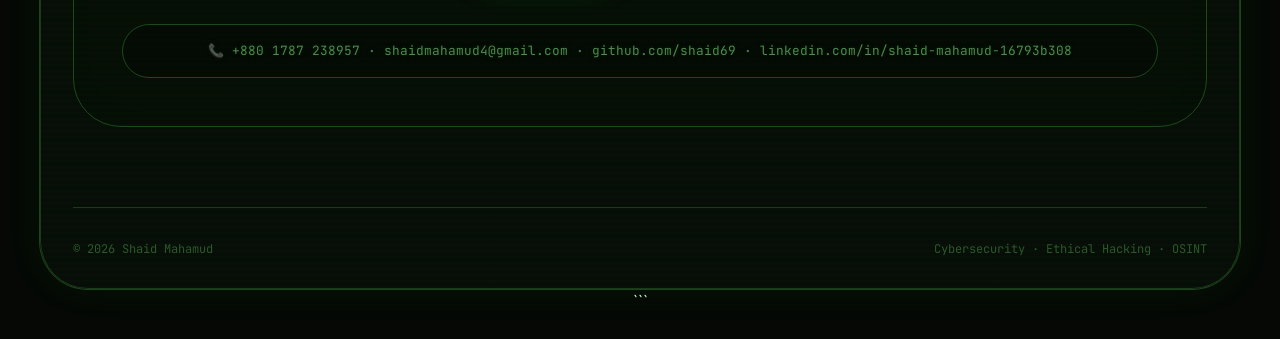
==== commit 70dbdf36: "Update index.html" ====
--- a/index.html
+++ b/index.html
@@ -1,15 +1,144 @@
+```html
 <!DOCTYPE html>
 <html lang="en">
 <head>
   <meta charset="UTF-8" />
+
   <meta name="viewport" content="width=device-width, initial-scale=1.0" />
-  <title>Shaid Mahamud </title>
+
+  <!-- Primary SEO -->
+  <title>Shaid Mahamud | Cybersecurity Specialist, Ethical Hacker & Penetration Tester</title>
+
+  <meta
+    name="description"
+    content="Shaid Mahamud is a cybersecurity specialist, ethical hacker, OSINT analyst and penetration tester from Bangladesh, focused on web and API security, network security, OSINT and security research."
+  />
+
+  <meta
+    name="keywords"
+    content="Shaid Mahamud, cybersecurity specialist, ethical hacker, penetration tester, OSINT analyst, cybersecurity Bangladesh, web security, API security, network security, security researcher"
+  />
+
+  <meta name="author" content="Shaid Mahamud" />
+  <meta name="creator" content="Shaid Mahamud" />
+  <meta name="publisher" content="Shaid Mahamud" />
+
+  <!-- Search Engine Instructions -->
+  <meta
+    name="robots"
+    content="index, follow, max-image-preview:large, max-snippet:-1, max-video-preview:-1"
+  />
+
+  <meta
+    name="googlebot"
+    content="index, follow, max-image-preview:large, max-snippet:-1, max-video-preview:-1"
+  />
+
+  <!-- Canonical -->
+  <link rel="canonical" href="https://shaid69.github.io/" />
+
+  <!-- Theme -->
+  <meta name="theme-color" content="#0a0f0a" />
+
+  <!-- Open Graph -->
+  <meta property="og:type" content="website" />
+  <meta property="og:title" content="Shaid Mahamud | Cybersecurity Specialist" />
+  <meta
+    property="og:description"
+    content="Cybersecurity specialist, ethical hacker, OSINT analyst and penetration tester focused on web security, API security, network security and practical security research."
+  />
+  <meta property="og:url" content="https://shaid69.github.io/" />
+  <meta property="og:site_name" content="Shaid Mahamud" />
+  <meta property="og:locale" content="en_US" />
+
+  <!-- Open Graph Image -->
+  <meta
+    property="og:image"
+    content="https://github.com/shaid69/shaid69.github.io/raw/main/profile.jpg"
+  />
+  <meta property="og:image:alt" content="Shaid Mahamud - Cybersecurity Specialist" />
+
+  <!-- Twitter / X Card -->
+  <meta name="twitter:card" content="summary_large_image" />
+  <meta name="twitter:title" content="Shaid Mahamud | Cybersecurity Specialist" />
+  <meta
+    name="twitter:description"
+    content="Cybersecurity specialist, ethical hacker, OSINT analyst and penetration tester from Bangladesh."
+  />
+  <meta
+    name="twitter:image"
+    content="https://github.com/shaid69/shaid69.github.io/raw/main/profile.jpg"
+  />
+  <meta name="twitter:image:alt" content="Shaid Mahamud - Cybersecurity Specialist" />
+
+  <!-- Fonts -->
   <link rel="preconnect" href="https://fonts.googleapis.com" />
   <link rel="preconnect" href="https://fonts.gstatic.com" crossorigin />
-  <link href="https://fonts.googleapis.com/css2?family=Inter:opsz,wght@14..32,400;14..32,500;14..32,600;14..32,700;14..32,800&family=JetBrains+Mono:wght@400;500;600&display=swap" rel="stylesheet" />
+
+  <link
+    href="https://fonts.googleapis.com/css2?family=Inter:opsz,wght@14..32,400;14..32,500;14..32,600;14..32,700;14..32,800&family=JetBrains+Mono:wght@400;500;600&display=swap"
+    rel="stylesheet"
+  />
+
+  <!-- Person / Website Structured Data -->
+  <script type="application/ld+json">
+  {
+    "@context": "https://schema.org",
+    "@type": "Person",
+    "@id": "https://shaid69.github.io/#person",
+    "name": "Shaid Mahamud",
+    "url": "https://shaid69.github.io/",
+    "image": "https://github.com/shaid69/shaid69.github.io/raw/main/profile.jpg",
+    "jobTitle": "Cybersecurity Specialist",
+    "description": "Cybersecurity specialist, ethical hacker, OSINT analyst and penetration tester focused on web and API security, network security and security research.",
+    "email": "mailto:shaidmahamud4@gmail.com",
+    "address": {
+      "@type": "PostalAddress",
+      "addressLocality": "Dhaka",
+      "addressCountry": "BD"
+    },
+    "alumniOf": {
+      "@type": "CollegeOrUniversity",
+      "name": "Independent University, Bangladesh"
+    },
+    "knowsAbout": [
+      "Cybersecurity",
+      "Ethical Hacking",
+      "Penetration Testing",
+      "Web Application Security",
+      "API Security",
+      "OSINT",
+      "Network Security",
+      "Linux",
+      "Active Directory",
+      "Python",
+      "Bash",
+      "OWASP Top 10"
+    ],
+    "sameAs": [
+      "https://github.com/shaid69",
+      "https://www.linkedin.com/in/shaid-mahamud-16793b308/"
+    ]
+  }
+  </script>
+
+  <!-- Website Structured Data -->
+  <script type="application/ld+json">
+  {
+    "@context": "https://schema.org",
+    "@type": "WebSite",
+    "@id": "https://shaid69.github.io/#website",
+    "name": "Shaid Mahamud",
+    "url": "https://shaid69.github.io/",
+    "description": "Professional portfolio of Shaid Mahamud, a cybersecurity specialist, ethical hacker, OSINT analyst and penetration tester."
+  }
+  </script>
+
   <style>
     * { margin: 0; padding: 0; box-sizing: border-box; }
+
     html { scroll-behavior: smooth; }
+
     body {
       background: #0a0f0a;
       color: #c8f0c8;
@@ -22,6 +151,7 @@
       align-items: center;
       background-image: radial-gradient(circle at 20% 30%, #0f1f0f 0%, #050805 90%);
     }
+
     .container {
       max-width: 1200px;
       width: 100%;
@@ -35,16 +165,30 @@
       overflow: hidden;
       transition: box-shadow 0.3s;
     }
-    .container:hover { box-shadow: 0 0 60px rgba(0, 255, 0, 0.08), 0 0 0 2px #2a6a2a; }
+
+    .container:hover {
+      box-shadow: 0 0 60px rgba(0, 255, 0, 0.08), 0 0 0 2px #2a6a2a;
+    }
+
     .container::after {
       content: '';
       position: absolute;
-      top: 0; left: 0; width: 100%; height: 100%;
-      background: repeating-linear-gradient(0deg, rgba(0,255,0,0.015) 0px, rgba(0,255,0,0.015) 2px, transparent 2px, transparent 6px);
+      top: 0;
+      left: 0;
+      width: 100%;
+      height: 100%;
+      background: repeating-linear-gradient(
+        0deg,
+        rgba(0,255,0,0.015) 0px,
+        rgba(0,255,0,0.015) 2px,
+        transparent 2px,
+        transparent 6px
+      );
       pointer-events: none;
       z-index: 1;
       border-radius: 3rem;
     }
+
     .header {
       display: flex;
       justify-content: space-between;
@@ -57,6 +201,7 @@
       position: relative;
       z-index: 2;
     }
+
     .logo {
       font-weight: 800;
       font-size: 1.9rem;
@@ -66,7 +211,12 @@
       text-shadow: 0 0 6px #00ff41, 0 0 18px #00aa33;
       font-family: 'JetBrains Mono', monospace;
     }
-    .logo span { color: #00cc33; text-shadow: 0 0 12px #00ff41; }
+
+    .logo span {
+      color: #00cc33;
+      text-shadow: 0 0 12px #00ff41;
+    }
+
     .menu {
       display: none;
       background: none;
@@ -76,12 +226,14 @@
       cursor: pointer;
       text-shadow: 0 0 8px #00ff41;
     }
+
     nav {
       display: flex;
       flex-wrap: wrap;
       gap: 0.8rem 1.8rem;
       font-weight: 500;
     }
+
     nav a {
       color: #7ecf7e;
       text-decoration: none;
@@ -92,6 +244,7 @@
       font-family: 'JetBrains Mono', monospace;
       text-shadow: 0 0 4px #003300;
     }
+
     nav a::after {
       content: '';
       position: absolute;
@@ -103,19 +256,41 @@
       box-shadow: 0 0 12px #00ff41;
       transition: 0.3s;
     }
-    nav a:hover { color: #aaffaa; text-shadow: 0 0 12px #00ff41; }
-    nav a:hover::after { width: 100%; }
+
+    nav a:hover {
+      color: #aaffaa;
+      text-shadow: 0 0 12px #00ff41;
+    }
+
+    nav a:hover::after {
+      width: 100%;
+    }
+
     .hero {
       padding: 1.5rem 0 2rem;
       animation: flickerIn 1.2s ease-out;
       position: relative;
       z-index: 2;
     }
+
     @keyframes flickerIn {
-      0% { opacity: 0; filter: blur(4px); transform: scale(0.97); }
-      40% { opacity: 0.8; filter: blur(0px); }
-      100% { opacity: 1; transform: scale(1); }
-    }
+      0% {
+        opacity: 0;
+        filter: blur(4px);
+        transform: scale(0.97);
+      }
+
+      40% {
+        opacity: 0.8;
+        filter: blur(0px);
+      }
+
+      100% {
+        opacity: 1;
+        transform: scale(1);
+      }
+    }
+
     .label {
       font-size: 0.75rem;
       letter-spacing: 0.3rem;
@@ -130,6 +305,7 @@
       font-family: 'JetBrains Mono', monospace;
       box-shadow: 0 0 20px rgba(0, 255, 0, 0.04);
     }
+
     .hero h1 {
       font-size: 3.8rem;
       font-weight: 800;
@@ -139,11 +315,13 @@
       text-shadow: 0 0 10px #004d00, 0 0 30px #003300;
       margin-bottom: 1.5rem;
     }
+
     .hero h1 em {
       font-style: italic;
       color: #00ff41;
       text-shadow: 0 0 20px #00ff41, 0 0 60px #009933;
     }
+
     .intro {
       max-width: 700px;
       font-size: 1.2rem;
@@ -151,12 +329,14 @@
       margin-bottom: 2rem;
       text-shadow: 0 0 4px #002200;
     }
+
     .buttons {
       display: flex;
       flex-wrap: wrap;
       gap: 1.2rem;
       margin: 2rem 0 2.2rem;
     }
+
     .btn {
       padding: 0.8rem 2rem;
       border-radius: 60px;
@@ -171,29 +351,34 @@
       letter-spacing: 0.5px;
       cursor: pointer;
     }
+
     .btn.solid {
       background: #00ff41;
       color: #0a0f0a;
       box-shadow: 0 0 30px rgba(0, 255, 65, 0.25), 0 0 8px #00ff41;
       border-color: #00ff41;
     }
+
     .btn.solid:hover {
       transform: translateY(-3px) scale(1.03);
       box-shadow: 0 0 50px rgba(0, 255, 65, 0.4), 0 0 20px #00ff41;
       background: #66ff88;
     }
+
     .btn.outline {
       background: transparent;
       border-color: #2a6a2a;
       color: #aaffaa;
       box-shadow: 0 0 12px rgba(0, 255, 0, 0.04);
     }
+
     .btn.outline:hover {
       border-color: #00ff41;
       background: rgba(0, 255, 65, 0.06);
       transform: translateY(-3px);
       box-shadow: 0 0 30px rgba(0, 255, 65, 0.08);
     }
+
     .meta {
       display: flex;
       flex-wrap: wrap;
@@ -204,14 +389,27 @@
       padding-top: 1.8rem;
       font-family: 'JetBrains Mono', monospace;
     }
-    .meta span { display: flex; align-items: center; gap: 0.4rem; }
-    .meta span::before { content: '❯'; color: #00ff41; font-size: 0.7rem; text-shadow: 0 0 6px #00ff41; }
+
+    .meta span {
+      display: flex;
+      align-items: center;
+      gap: 0.4rem;
+    }
+
+    .meta span::before {
+      content: '❯';
+      color: #00ff41;
+      font-size: 0.7rem;
+      text-shadow: 0 0 6px #00ff41;
+    }
+
     .section {
       padding: 4rem 0 2rem;
       border-bottom: 1px solid #1a3a1a;
       position: relative;
       z-index: 2;
     }
+
     .dark-section {
       background: rgba(0, 20, 0, 0.3);
       border-radius: 2.5rem;
@@ -220,12 +418,14 @@
       border: 1px solid #1a3a1a;
       box-shadow: inset 0 0 60px rgba(0, 255, 0, 0.02);
     }
+
     .section-title {
       display: flex;
       align-items: center;
       gap: 1rem;
       margin-bottom: 2.5rem;
     }
+
     .section-title span {
       font-family: 'JetBrains Mono', monospace;
       font-size: 1.2rem;
@@ -237,6 +437,7 @@
       border: 1px solid #1a5a1a;
       text-shadow: 0 0 8px #00aa33;
     }
+
     .section-title h2 {
       font-size: 2rem;
       font-weight: 700;
@@ -244,18 +445,21 @@
       color: #d0f0d0;
       text-shadow: 0 0 8px #003300;
     }
+
     .two-col {
       display: grid;
       grid-template-columns: 1.6fr 0.9fr;
       gap: 3rem;
       align-items: center;
     }
+
     .lead-text {
       font-size: 1.2rem;
       font-weight: 500;
       color: #b0e0b0;
       text-shadow: 0 0 6px #002200;
     }
+
     .profile-card {
       background: rgba(0, 30, 0, 0.25);
       border-radius: 2rem;
@@ -266,10 +470,12 @@
       transition: 0.3s;
       box-shadow: 0 0 30px rgba(0, 255, 0, 0.02);
     }
+
     .profile-card:hover {
       border-color: #00ff41;
       box-shadow: 0 0 40px rgba(0, 255, 0, 0.06);
     }
+
     .profile-img-container {
       width: 140px;
       height: 140px;
@@ -280,12 +486,21 @@
       box-shadow: 0 0 40px rgba(0, 255, 65, 0.15);
       transition: 0.4s;
     }
+
     .profile-img-container:hover {
       transform: scale(1.02);
       box-shadow: 0 0 70px rgba(0, 255, 65, 0.25);
       border-color: #66ff88;
     }
-    .profile-img { width: 100%; height: 100%; object-fit: cover; display: block; filter: contrast(1.1) brightness(0.85); }
+
+    .profile-img {
+      width: 100%;
+      height: 100%;
+      object-fit: cover;
+      display: block;
+      filter: contrast(1.1) brightness(0.85);
+    }
+
     .profile-card small {
       color: #00ff41;
       letter-spacing: 0.1rem;
@@ -295,13 +510,25 @@
       font-family: 'JetBrains Mono', monospace;
       text-shadow: 0 0 6px #00ff41;
     }
-    .profile-card strong { font-size: 1.3rem; display: block; color: #b0f0b0; }
-    .profile-card p { font-size: 0.9rem; color: #7fc97f; margin-top: 0.3rem; }
+
+    .profile-card strong {
+      font-size: 1.3rem;
+      display: block;
+      color: #b0f0b0;
+    }
+
+    .profile-card p {
+      font-size: 0.9rem;
+      color: #7fc97f;
+      margin-top: 0.3rem;
+    }
+
     .expertise {
       display: grid;
       grid-template-columns: repeat(3, 1fr);
       gap: 1.8rem;
     }
+
     .expertise article {
       background: rgba(0, 20, 0, 0.25);
       border-radius: 1.8rem;
@@ -310,12 +537,14 @@
       transition: 0.3s;
       box-shadow: 0 0 20px rgba(0, 255, 0, 0.01);
     }
+
     .expertise article:hover {
       border-color: #00ff41;
       transform: translateY(-6px);
       background: rgba(0, 255, 65, 0.02);
       box-shadow: 0 0 40px rgba(0, 255, 0, 0.04);
     }
+
     .expertise small {
       color: #00ff41;
       font-family: 'JetBrains Mono', monospace;
@@ -323,7 +552,13 @@
       font-size: 1rem;
       text-shadow: 0 0 8px #00aa33;
     }
-    .expertise h3 { margin: 0.6rem 0 0.5rem; font-size: 1.2rem; color: #c8f0c8; }
+
+    .expertise h3 {
+      margin: 0.6rem 0 0.5rem;
+      font-size: 1.2rem;
+      color: #c8f0c8;
+    }
+
     .expertise div {
       margin-top: 0.8rem;
       font-size: 0.7rem;
@@ -335,12 +570,14 @@
       border: 1px solid #1a4a1a;
       font-family: 'JetBrains Mono', monospace;
     }
+
     .project-list {
       display: flex;
       flex-direction: column;
       gap: 0.6rem;
       margin-top: 2rem;
     }
+
     .project {
       display: grid;
       grid-template-columns: 0.3fr 4fr 0.3fr;
@@ -353,12 +590,14 @@
       color: #c8f0c8;
       transition: 0.25s;
     }
+
     .project:hover {
       background: rgba(0, 255, 65, 0.03);
       border-color: #00ff41;
       transform: translateX(6px);
       box-shadow: 0 0 30px rgba(0, 255, 0, 0.02);
     }
+
     .project span {
       font-family: 'JetBrains Mono', monospace;
       font-weight: 600;
@@ -366,8 +605,20 @@
       font-size: 0.9rem;
       text-shadow: 0 0 8px #00aa33;
     }
-    .project h3 { font-weight: 600; font-size: 1.1rem; margin-bottom: 0.1rem; color: #d0f0d0; }
-    .project p { color: #7fc97f; font-size: 0.9rem; margin: 0.1rem 0; }
+
+    .project h3 {
+      font-weight: 600;
+      font-size: 1.1rem;
+      margin-bottom: 0.1rem;
+      color: #d0f0d0;
+    }
+
+    .project p {
+      color: #7fc97f;
+      font-size: 0.9rem;
+      margin: 0.1rem 0;
+    }
+
     .project b {
       font-weight: 500;
       font-size: 0.7rem;
@@ -380,30 +631,66 @@
       border: 1px solid #1a4a1a;
       font-family: 'JetBrains Mono', monospace;
     }
-    .project i { font-style: normal; color: #00ff41; font-size: 1.4rem; opacity: 0.5; text-shadow: 0 0 12px #00ff41; }
-    .experience, .education {
+
+    .project i {
+      font-style: normal;
+      color: #00ff41;
+      font-size: 1.4rem;
+      opacity: 0.5;
+      text-shadow: 0 0 12px #00ff41;
+    }
+
+    .experience,
+    .education {
       display: flex;
       flex-direction: column;
       gap: 2rem;
     }
-    .experience article, .education article {
+
+    .experience article,
+    .education article {
       display: grid;
       grid-template-columns: 140px 1fr;
       gap: 1.2rem;
       border-left: 2px solid #1a5a1a;
       padding-left: 1.8rem;
     }
-    .experience time, .education time {
+
+    .experience time,
+    .education time {
       color: #00ff41;
       font-weight: 600;
       font-size: 0.8rem;
       font-family: 'JetBrains Mono', monospace;
       text-shadow: 0 0 6px #00aa33;
     }
-    .experience h3, .education h3 { font-size: 1.2rem; font-weight: 600; color: #d0f0d0; }
-    .experience strong, .education strong { color: #7fc97f; font-weight: 500; }
-    .experience p, .education p { color: #7fc97f; font-size: 0.95rem; }
-    .education small { color: #4f8a4f; font-size: 0.85rem; display: block; margin-top: 0.3rem; }
+
+    .experience h3,
+    .education h3 {
+      font-size: 1.2rem;
+      font-weight: 600;
+      color: #d0f0d0;
+    }
+
+    .experience strong,
+    .education strong {
+      color: #7fc97f;
+      font-weight: 500;
+    }
+
+    .experience p,
+    .education p {
+      color: #7fc97f;
+      font-size: 0.95rem;
+    }
+
+    .education small {
+      color: #4f8a4f;
+      font-size: 0.85rem;
+      display: block;
+      margin-top: 0.3rem;
+    }
+
     .skill-badge {
       display: inline-block;
       background: rgba(0, 255, 65, 0.04);
@@ -415,6 +702,7 @@
       font-family: 'JetBrains Mono', monospace;
       margin: 0.15rem 0.15rem 0 0;
     }
+
     .cv-box {
       background: rgba(0, 20, 0, 0.25);
       border-radius: 2.5rem;
@@ -427,15 +715,18 @@
       gap: 2rem;
       margin-top: 1.5rem;
     }
+
     .cv-box .cv-text h3 {
       font-size: 1.6rem;
       color: #d0f0d0;
       margin-bottom: 0.3rem;
     }
+
     .cv-box .cv-text p {
       color: #7fc97f;
       font-size: 0.95rem;
     }
+
     .cv-download-btn {
       background: #00ff41;
       border: none;
@@ -454,17 +745,20 @@
       border: 1px solid #00ff41;
       text-decoration: none;
     }
+
     .cv-download-btn:hover {
       transform: scale(1.04);
       box-shadow: 0 0 60px rgba(0, 255, 65, 0.4);
       background: #66ff88;
     }
+
     .service-grid {
       display: grid;
       grid-template-columns: repeat(4, 1fr);
       gap: 1.5rem;
       margin-top: 1rem;
     }
+
     .service-grid div {
       background: rgba(0, 20, 0, 0.2);
       border-radius: 1.8rem;
@@ -472,12 +766,14 @@
       border: 1px solid #1a3a1a;
       transition: 0.3s;
     }
+
     .service-grid div:hover {
       border-color: #00ff41;
       transform: scale(1.02);
       background: rgba(0, 255, 65, 0.02);
       box-shadow: 0 0 30px rgba(0, 255, 0, 0.02);
     }
+
     .service-grid span {
       color: #00ff41;
       font-family: 'JetBrains Mono', monospace;
@@ -485,9 +781,24 @@
       font-size: 0.9rem;
       text-shadow: 0 0 8px #00aa33;
     }
-    .service-grid h3 { margin: 0.6rem 0 0.3rem; font-size: 1.1rem; color: #c8f0c8; }
-    .service-grid p { color: #7fc97f; font-size: 0.9rem; }
-    .contact { padding: 4rem 0 2rem; position: relative; z-index: 2; }
+
+    .service-grid h3 {
+      margin: 0.6rem 0 0.3rem;
+      font-size: 1.1rem;
+      color: #c8f0c8;
+    }
+
+    .service-grid p {
+      color: #7fc97f;
+      font-size: 0.9rem;
+    }
+
+    .contact {
+      padding: 4rem 0 2rem;
+      position: relative;
+      z-index: 2;
+    }
+
     .contact-inner {
       background: rgba(0, 20, 0, 0.2);
       border-radius: 3rem;
@@ -496,6 +807,7 @@
       text-align: center;
       box-shadow: inset 0 0 60px rgba(0, 255, 0, 0.01);
     }
+
     .contact h2 {
       font-size: 3.2rem;
       font-weight: 800;
@@ -503,8 +815,19 @@
       color: #d0f0d0;
       text-shadow: 0 0 20px #003300;
     }
-    .contact h2 em { font-style: italic; color: #00ff41; text-shadow: 0 0 30px #00ff41, 0 0 70px #009933; }
-    .contact p { max-width: 600px; margin: 0 auto 2rem; color: #7fc97f; }
+
+    .contact h2 em {
+      font-style: italic;
+      color: #00ff41;
+      text-shadow: 0 0 30px #00ff41, 0 0 70px #009933;
+    }
+
+    .contact p {
+      max-width: 600px;
+      margin: 0 auto 2rem;
+      color: #7fc97f;
+    }
+
     .contact-info {
       margin-top: 2.5rem;
       font-size: 0.8rem;
@@ -517,25 +840,7 @@
       font-family: 'JetBrains Mono', monospace;
       text-shadow: 0 0 4px #002200;
     }
-    .reference-box {
-      margin-top: 1.5rem;
-      padding: 0.8rem 1.2rem;
-      border: 1px solid #1a4a1a;
-      border-radius: 2rem;
-      background: rgba(0,20,0,0.2);
-    }
-    .reference-box .ref-label {
-      color: #4f8a4f;
-      font-size: 0.7rem;
-      font-family: 'JetBrains Mono', monospace;
-    }
-    .reference-box p {
-      color: #8fc98f;
-      font-size: 0.9rem;
-      margin-top: 0.2rem;
-    }
-    .reference-box strong { color: #d0f0d0; }
-    .reference-box .ref-email { color: #4f8a4f; }
+
     footer {
       margin-top: 3rem;
       display: flex;
@@ -548,126 +853,629 @@
       position: relative;
       z-index: 2;
     }
-    .muted { color: #4f7a4f; margin-bottom: 0.5rem; }
+
+    .muted {
+      color: #4f7a4f;
+      margin-bottom: 0.5rem;
+    }
+
     @media (max-width: 900px) {
-      .two-col { grid-template-columns: 1fr; }
-      .expertise { grid-template-columns: 1fr 1fr; }
-      .service-grid { grid-template-columns: 1fr 1fr; }
-    }
+      .two-col {
+        grid-template-columns: 1fr;
+      }
+
+      .expertise {
+        grid-template-columns: 1fr 1fr;
+      }
+
+      .service-grid {
+        grid-template-columns: 1fr 1fr;
+      }
+    }
+
     @media (max-width: 650px) {
-      body { padding: 0.8rem; }
-      .container { padding: 1.2rem; border-radius: 2rem; }
-      .hero h1 { font-size: 2.4rem; }
-      .menu { display: block; }
-      nav { display: none; flex-direction: column; width: 100%; align-items: center; }
-      nav a { font-size: 1.1rem; }
-      .expertise { grid-template-columns: 1fr; }
-      .service-grid { grid-template-columns: 1fr; }
-      .experience article, .education article {
+      body {
+        padding: 0.8rem;
+      }
+
+      .container {
+        padding: 1.2rem;
+        border-radius: 2rem;
+      }
+
+      .hero h1 {
+        font-size: 2.4rem;
+      }
+
+      .menu {
+        display: block;
+      }
+
+      nav {
+        display: none;
+        flex-direction: column;
+        width: 100%;
+        align-items: center;
+      }
+
+      nav a {
+        font-size: 1.1rem;
+      }
+
+      .expertise {
+        grid-template-columns: 1fr;
+      }
+
+      .service-grid {
+        grid-template-columns: 1fr;
+      }
+
+      .experience article,
+      .education article {
         grid-template-columns: 1fr;
         border-left: none;
         padding-left: 0;
         border-top: 1px solid #1a3a1a;
         padding-top: 1.2rem;
       }
-      .project { grid-template-columns: 1fr; gap: 0.2rem; text-align: center; }
-      .contact-inner { padding: 2rem 1rem; }
-      .contact h2 { font-size: 2.2rem; }
-      .cv-box { flex-direction: column; text-align: center; padding: 2rem 1.5rem; }
+
+      .project {
+        grid-template-columns: 1fr;
+        gap: 0.2rem;
+        text-align: center;
+      }
+
+      .contact-inner {
+        padding: 2rem 1rem;
+      }
+
+      .contact h2 {
+        font-size: 2.2rem;
+      }
+
+      .cv-box {
+        flex-direction: column;
+        text-align: center;
+        padding: 2rem 1.5rem;
+      }
     }
   </style>
 </head>
+
 <body>
+
 <div class="container">
+
   <header class="header">
-    <a class="logo" href="#home">SHAID<span>.</span></a>
-    <button class="menu" aria-label="Open menu">☰</button>
-    <nav>
-      <a href="#about">About</a><a href="#expertise">Expertise</a><a href="#projects">Projects</a>
-      <a href="#experience">Experience</a><a href="#education">Education</a><a href="#cv">CV</a><a href="#contact">Contact</a>
+    <a class="logo" href="#home" aria-label="Shaid Mahamud homepage">
+      SHAID<span>.</span>
+    </a>
+
+    <button
+      class="menu"
+      aria-label="Open navigation menu"
+      aria-expanded="false"
+      type="button"
+    >
+      ☰
+    </button>
+
+    <nav aria-label="Primary navigation">
+      <a href="#about">About</a>
+      <a href="#expertise">Expertise</a>
+      <a href="#projects">Projects</a>
+      <a href="#experience">Experience</a>
+      <a href="#education">Education</a>
+      <a href="#cv">CV</a>
+      <a href="#contact">Contact</a>
     </nav>
   </header>
+
   <main>
-    <section id="home" class="hero">
+
+    <!-- HERO -->
+    <section id="home" class="hero" aria-labelledby="hero-title">
+
       <div class="label">⧩ CYBERSEC · ETHICAL HACKER</div>
-      <h1>Security is not just<br><em>defense.</em> It is understanding<br>how systems fail.</h1>
-      <p class="intro">I'm Shaid Mahamud — a cybersecurity professional focused on penetration testing, web and API security, OSINT, network security and practical security research.</p>
+
+      <h1 id="hero-title">
+        Shaid Mahamud —
+        <br>
+        Cybersecurity Specialist,
+        <br>
+        <em>Ethical Hacker.</em>
+      </h1>
+
+      <p class="intro">
+        I'm Shaid Mahamud, a cybersecurity professional focused on
+        penetration testing, web and API security, OSINT, network security,
+        Linux and practical security research.
+      </p>
+
       <div class="buttons">
-        <a class="btn solid" href="#contact">Let's Work Together</a>
-        <a class="btn outline" href="https://github.com/shaid69" target="_blank">View GitHub ↗</a>
-      </div>
-      <div class="meta"><span>Dhaka, Bangladesh</span><span>Independent University, Bangladesh</span><span>Open to cybersecurity opportunities</span></div>
+        <a class="btn solid" href="#contact">
+          Let's Work Together
+        </a>
+
+        <a
+          class="btn outline"
+          href="https://github.com/shaid69"
+          target="_blank"
+          rel="noopener noreferrer"
+        >
+          View GitHub ↗
+        </a>
+      </div>
+
+      <div class="meta">
+        <span>Dhaka, Bangladesh</span>
+        <span>Independent University, Bangladesh</span>
+        <span>Open to cybersecurity opportunities</span>
+      </div>
+
     </section>
 
-    <section id="about" class="section">
-      <div class="section-title"><span>01</span><h2>Professional Profile</h2></div>
+
+    <!-- ABOUT -->
+    <section id="about" class="section" aria-labelledby="about-title">
+
+      <div class="section-title">
+        <span>01</span>
+        <h2 id="about-title">Professional Profile</h2>
+      </div>
+
       <div class="two-col">
+
         <div>
-          <p class="lead-text">I combine an offensive-security mindset with practical engineering skills to identify weaknesses, understand attack paths and communicate security findings clearly.</p>
-          <p>My background includes web and API penetration testing, OSINT and reconnaissance, Linux, networking, Active Directory labs, Python/Bash automation and security tooling. I build hands-on labs and projects to turn theory into repeatable skills.</p>
-          <p>Alongside offensive security, I am developing practical knowledge in SOC operations, Wazuh/Splunk, digital forensics, AWS fundamentals and malware-analysis basics.</p>
+          <p class="lead-text">
+            Shaid Mahamud is a cybersecurity specialist with a practical
+            offensive-security mindset focused on identifying weaknesses,
+            understanding attack paths and communicating security findings
+            clearly.
+          </p>
+
+          <p>
+            My background includes web and API penetration testing,
+            OSINT and reconnaissance, Linux, networking, Active Directory
+            labs, Python and Bash automation, and security tooling.
+          </p>
+
+          <p>
+            I also develop practical knowledge in security operations,
+            SIEM, digital forensics, AWS fundamentals and malware-analysis
+            fundamentals.
+          </p>
         </div>
-        <aside class="profile-card">
+
+        <aside class="profile-card" aria-label="Shaid Mahamud profile">
+
           <div class="profile-img-container">
-            <img src="https://github.com/shaid69/shaid69.github.io/blob/main/profile.jpg?raw=true" alt="Shaid Mahamud" class="profile-img">
-          </div>
-          <div><small>PROFILE</small><strong>Shaid Mahamud</strong><p>Cybersecurity Specialist<br>Ethical Hacker · OSINT Analyst<br>Penetration Tester</p></div>
+            <img
+              src="https://github.com/shaid69/shaid69.github.io/blob/main/profile.jpg?raw=true"
+              alt="Professional profile photo of Shaid Mahamud, cybersecurity specialist"
+              class="profile-img"
+              width="140"
+              height="140"
+              loading="eager"
+            />
+          </div>
+
+          <div>
+            <small>PROFILE</small>
+            <strong>Shaid Mahamud</strong>
+
+            <p>
+              Cybersecurity Specialist<br>
+              Ethical Hacker · OSINT Analyst<br>
+              Penetration Tester
+            </p>
+          </div>
+
         </aside>
-      </div>
+
+      </div>
+
     </section>
 
-    <section id="expertise" class="section dark-section">
-      <div class="section-title"><span>02</span><h2>Core Expertise</h2></div>
+
+    <!-- EXPERTISE -->
+    <section
+      id="expertise"
+      class="section dark-section"
+      aria-labelledby="expertise-title"
+    >
+
+      <div class="section-title">
+        <span>02</span>
+        <h2 id="expertise-title">Cybersecurity Expertise</h2>
+      </div>
+
       <div class="expertise">
-        <article><small>01</small><h3>Web & API Security</h3><p>OWASP Top 10, vulnerability assessment, authorized penetration testing, security testing and reporting.</p><div>Burp Suite · Nmap · SQLMap · Metasploit</div></article>
-        <article><small>02</small><h3>OSINT & Reconnaissance</h3><p>Open-source intelligence, target discovery, digital-footprint analysis and structured reconnaissance workflows.</p><div>OSINT · Recon · Search operators · Automation</div></article>
-        <article><small>03</small><h3>Network Security</h3><p>CCNA-level networking with TCP/IP, subnetting, DNS, DHCP, ARP, NAT, ports, HTTP and firewall fundamentals.</p><div>Wireshark · TCP/IP · DNS · Linux</div></article>
-        <article><small>04</small><h3>Systems & AD</h3><p>Linux and Windows administration, Kali Linux, virtualization and Active Directory security labs.</p><div>Kali · Linux · Windows · Active Directory</div></article>
-        <article><small>05</small><h3>Security Automation</h3><p>Python and Bash scripting for repeatable security workflows, enumeration and operational automation.</p><div>Python · Bash · Git · APIs</div></article>
-        <article><small>06</small><h3>Security Operations</h3><p>Growing defensive capability across monitoring, SIEM, digital forensics, cloud security and malware-analysis fundamentals.</p><div>Wazuh · Splunk · AWS · Forensics</div></article>
-      </div>
+
+        <article>
+          <small>01</small>
+          <h3>Web & API Security</h3>
+          <p>
+            OWASP Top 10, vulnerability assessment, authorized penetration
+            testing, security testing and professional reporting.
+          </p>
+          <div>Burp Suite · Nmap · SQLMap · Metasploit</div>
+        </article>
+
+        <article>
+          <small>02</small>
+          <h3>OSINT & Reconnaissance</h3>
+          <p>
+            Open-source intelligence, target discovery, digital-footprint
+            analysis and structured reconnaissance workflows.
+          </p>
+          <div>OSINT · Recon · Search Operators · Automation</div>
+        </article>
+
+        <article>
+          <small>03</small>
+          <h3>Network Security</h3>
+          <p>
+            CCNA-level networking with TCP/IP, subnetting, DNS, DHCP,
+            ARP, NAT, ports, HTTP and firewall fundamentals.
+          </p>
+          <div>Wireshark · TCP/IP · DNS · Linux</div>
+        </article>
+
+        <article>
+          <small>04</small>
+          <h3>Systems & Active Directory</h3>
+          <p>
+            Linux and Windows administration, Kali Linux, virtualization
+            and Active Directory security labs.
+          </p>
+          <div>Kali · Linux · Windows · Active Directory</div>
+        </article>
+
+        <article>
+          <small>05</small>
+          <h3>Security Automation</h3>
+          <p>
+            Python and Bash scripting for repeatable security workflows,
+            enumeration and operational automation.
+          </p>
+          <div>Python · Bash · Git · APIs</div>
+        </article>
+
+        <article>
+          <small>06</small>
+          <h3>Security Operations</h3>
+          <p>
+            Developing defensive capability across monitoring, SIEM,
+            digital forensics, cloud security and malware-analysis
+            fundamentals.
+          </p>
+          <div>Wazuh · Splunk · AWS · Forensics</div>
+        </article>
+
+      </div>
+
     </section>
 
-    <section id="projects" class="section">
-      <div class="section-title"><span>03</span><h2>Selected Work</h2></div>
-      <p class="muted">// a selection from my GitHub arsenal</p>
+
+    <!-- PROJECTS -->
+    <section id="projects" class="section" aria-labelledby="projects-title">
+
+      <div class="section-title">
+        <span>03</span>
+        <h2 id="projects-title">Cybersecurity Projects</h2>
+      </div>
+
+      <p class="muted">
+        // selected security, programming and university projects
+      </p>
+
       <div class="project-list">
-        <a href="https://github.com/shaid69/S-Recon" target="_blank" class="project"><span>01</span><div><h3>S-Recon</h3><p>Reconnaissance-focused security tooling for information gathering and enumeration.</p><b>Shell · Security · Recon</b></div><i>↗</i></a>
-        <a href="https://github.com/shaid69/Auto-Nmap" target="_blank" class="project"><span>02</span><div><h3>Auto-Nmap</h3><p>Automation for repeatable Nmap network scanning and reconnaissance workflows.</p><b>Nmap · Bash · Automation</b></div><i>↗</i></a>
-        <a href="https://github.com/shaid69/sqlmap_automation.sh" target="_blank" class="project"><span>03</span><div><h3>SQLMap Automation</h3><p>Bash-based workflow for authorized SQL injection testing and repeatable assessment tasks.</p><b>SQLMap · Bash · Web Security</b></div><i>↗</i></a>
-        <a href="https://github.com/shaid69/Spam_sms_detection" target="_blank" class="project"><span>04</span><div><h3>Spam SMS Detection</h3><p>Machine-learning project for detecting and classifying spam SMS messages.</p><b>Python · ML · NLP</b></div><i>↗</i></a>
-        <a href="https://github.com/shaid69/LocalLoop" target="_blank" class="project"><span>05</span><div><h3>LocalLoop</h3><p>University software project focused on a local community and service-oriented web application.</p><b>PHP · Web · Database</b></div><i>↗</i></a>
-        <a href="https://github.com/shaid69?tab=repositories" target="_blank" class="project"><span>06</span><div><h3>More on GitHub</h3><p>Explore the complete collection of security, programming and university projects.</p><b>27+ public repositories</b></div><i>↗</i></a>
-      </div>
+
+        <a
+          href="https://github.com/shaid69/S-Recon"
+          target="_blank"
+          rel="noopener noreferrer"
+          class="project"
+        >
+          <span>01</span>
+          <div>
+            <h3>S-Recon</h3>
+            <p>
+              Reconnaissance-focused security tooling for information
+              gathering and enumeration.
+            </p>
+            <b>Shell · Security · Recon</b>
+          </div>
+          <i aria-hidden="true">↗</i>
+        </a>
+
+        <a
+          href="https://github.com/shaid69/Auto-Nmap"
+          target="_blank"
+          rel="noopener noreferrer"
+          class="project"
+        >
+          <span>02</span>
+          <div>
+            <h3>Auto-Nmap</h3>
+            <p>
+              Automation for repeatable Nmap network scanning and
+              reconnaissance workflows.
+            </p>
+            <b>Nmap · Bash · Automation</b>
+          </div>
+          <i aria-hidden="true">↗</i>
+        </a>
+
+        <a
+          href="https://github.com/shaid69/sqlmap_automation.sh"
+          target="_blank"
+          rel="noopener noreferrer"
+          class="project"
+        >
+          <span>03</span>
+          <div>
+            <h3>SQLMap Automation</h3>
+            <p>
+              Bash-based workflow for authorized SQL injection testing
+              and repeatable assessment tasks.
+            </p>
+            <b>SQLMap · Bash · Web Security</b>
+          </div>
+          <i aria-hidden="true">↗</i>
+        </a>
+
+        <a
+          href="https://github.com/shaid69/Spam_sms_detection"
+          target="_blank"
+          rel="noopener noreferrer"
+          class="project"
+        >
+          <span>04</span>
+          <div>
+            <h3>Spam SMS Detection</h3>
+            <p>
+              Machine-learning project for detecting and classifying
+              spam SMS messages.
+            </p>
+            <b>Python · ML · NLP</b>
+          </div>
+          <i aria-hidden="true">↗</i>
+        </a>
+
+        <a
+          href="https://github.com/shaid69/LocalLoop"
+          target="_blank"
+          rel="noopener noreferrer"
+          class="project"
+        >
+          <span>05</span>
+          <div>
+            <h3>LocalLoop</h3>
+            <p>
+              University software project focused on a local community
+              and service-oriented web application.
+            </p>
+            <b>PHP · Web · Database</b>
+          </div>
+          <i aria-hidden="true">↗</i>
+        </a>
+
+        <a
+          href="https://github.com/shaid69?tab=repositories"
+          target="_blank"
+          rel="noopener noreferrer"
+          class="project"
+        >
+          <span>06</span>
+          <div>
+            <h3>More on GitHub</h3>
+            <p>
+              Explore the complete collection of security, programming
+              and university projects.
+            </p>
+            <b>Public repositories</b>
+          </div>
+          <i aria-hidden="true">↗</i>
+        </a>
+
+      </div>
+
     </section>
 
-    <section id="experience" class="section dark-section">
-      <div class="section-title"><span>04</span><h2>Experience</h2></div>
+
+    <!-- EXPERIENCE -->
+    <section
+      id="experience"
+      class="section dark-section"
+      aria-labelledby="experience-title"
+    >
+
+      <div class="section-title">
+        <span>04</span>
+        <h2 id="experience-title">Cybersecurity Experience</h2>
+      </div>
+
       <div class="experience">
-        <article><time>2021 — PRESENT</time><div><h3>Freelance Cyber Security Specialist</h3><strong>Fiverr</strong><p>Completed <strong>80+</strong> security engagements including vulnerability assessments and penetration tests. Identified <strong>40+</strong> high and critical vulnerabilities across web applications and APIs. Helped clients reduce attack surfaces by <strong>50–60%</strong> through prioritized remediation. Delivered professional reports with CVSS scoring, PoC screenshots, and mitigation steps.</p></div></article>
-        <article><time>2021 — PRESENT</time><div><h3>Bug Bounty Hunter</h3><strong>Multiple Platforms</strong><p>Discovered and responsibly disclosed <strong>70+</strong> valid vulnerabilities in live production systems. Reported XSS, SQL Injection, IDOR, authentication bypass, and server misconfigurations. Achieved <strong>90%+</strong> acceptance rate across multiple bug bounty platforms.</p></div></article>
-        <article><time>2021 — PRESENT</time><div><h3>Penetration Tester</h3><strong>Independent Practice</strong><p>Conducted <strong>25+</strong> full-scope penetration tests simulating real-world attack chains. Performed exploitation, privilege escalation, and post-exploitation analysis. Improved system security by identifying misconfigurations and weak access controls.</p></div></article>
-        <article><time>2020 — PRESENT</time><div><h3>Founder — Cyber Hub</h3><strong>Community Leadership</strong><p>Founded a cybersecurity learning community with <strong>300+</strong> active members. Created <strong>20+</strong> hands-on labs covering penetration testing and OSINT techniques. Mentored <strong>100+</strong> beginners through CTFs, workshops, and guided practice.</p></div></article>
-      </div>
+
+        <article>
+          <time datetime="2021">2021 — PRESENT</time>
+
+          <div>
+            <h3>Freelance Cybersecurity Specialist</h3>
+            <strong>Fiverr</strong>
+
+            <p>
+              Providing authorized security testing, vulnerability
+              assessment, penetration testing and professional security
+              reporting for clients.
+            </p>
+          </div>
+        </article>
+
+        <article>
+          <time datetime="2021">2021 — PRESENT</time>
+
+          <div>
+            <h3>Bug Bounty Researcher</h3>
+            <strong>Independent Security Research</strong>
+
+            <p>
+              Practicing responsible vulnerability discovery and
+              security research across web applications and APIs.
+            </p>
+          </div>
+        </article>
+
+        <article>
+          <time datetime="2021">2021 — PRESENT</time>
+
+          <div>
+            <h3>Penetration Testing</h3>
+            <strong>Independent Practice</strong>
+
+            <p>
+              Conducting controlled penetration-testing labs covering
+              reconnaissance, exploitation, privilege escalation and
+              post-exploitation analysis.
+            </p>
+          </div>
+        </article>
+
+        <article>
+          <time datetime="2020">2020 — PRESENT</time>
+
+          <div>
+            <h3>Founder — Cyber Hub</h3>
+            <strong>Cybersecurity Learning Community</strong>
+
+            <p>
+              Building cybersecurity learning resources, hands-on labs,
+              CTF practice and beginner-focused security education.
+            </p>
+          </div>
+        </article>
+
+      </div>
+
     </section>
 
-    <section id="education" class="section">
-      <div class="section-title"><span>05</span><h2>Education & Certifications</h2></div>
+
+    <!-- EDUCATION -->
+    <section
+      id="education"
+      class="section"
+      aria-labelledby="education-title"
+    >
+
+      <div class="section-title">
+        <span>05</span>
+        <h2 id="education-title">Education & Certifications</h2>
+      </div>
+
       <div class="education">
-        <article><time>2022 — PRESENT</time><div><h3>B.Sc. in Computer Science & Engineering</h3><strong>Independent University, Bangladesh</strong><p>Ongoing · Relevant Coursework: Computer Networks, Operating Systems, Information Security</p><small>Academic projects focused on secure application development and automation</small></div></article>
-        <article><time>2020</time><div><h3>Higher Secondary Certificate (Science)</h3><strong>Santahar Government College</strong></div></article>
-        <article><time>2018</time><div><h3>Secondary School Certificate (Science)</h3><strong>Naogaon Government High School</strong></div></article>
-        <article><time>CERT</time><div><h3>Cyber Security Program</h3><strong>Arena Web Security (2025)</strong></div></article>
-        <article><time>CERT</time><div><h3>CCNA v7: Switching, Routing & Wireless Essentials</h3><strong>Cisco (2024)</strong></div></article>
-        <article><time>CERT</time><div><h3>CCNA v7: Introduction to Networks</h3><strong>Cisco (2024)</strong></div></article>
-        <article><time>CERT</time><div><h3>Advanced Cyber Security: Threats & Governance</h3><strong>Great Learning</strong></div></article>
-        <article><time>CERT</time><div><h3>CyberDiplomacy Training</h3><strong>United Nations Office for Disarmament Affairs</strong></div></article>
-      </div>
+
+        <article>
+          <time datetime="2022">2022 — PRESENT</time>
+
+          <div>
+            <h3>B.Sc. in Computer Science & Engineering</h3>
+            <strong>Independent University, Bangladesh</strong>
+
+            <p>
+              Ongoing · Relevant coursework includes computer networks,
+              operating systems and information security.
+            </p>
+
+            <small>
+              Academic projects focused on secure application development
+              and automation.
+            </small>
+          </div>
+        </article>
+
+        <article>
+          <time datetime="2020">2020</time>
+
+          <div>
+            <h3>Higher Secondary Certificate — Science</h3>
+            <strong>Santahar Government College</strong>
+          </div>
+        </article>
+
+        <article>
+          <time datetime="2018">2018</time>
+
+          <div>
+            <h3>Secondary School Certificate — Science</h3>
+            <strong>Naogaon Government High School</strong>
+          </div>
+        </article>
+
+        <article>
+          <time>CERT</time>
+
+          <div>
+            <h3>Cyber Security Program</h3>
+            <strong>Arena Web Security — 2025</strong>
+          </div>
+        </article>
+
+        <article>
+          <time>CERT</time>
+
+          <div>
+            <h3>CCNA v7: Switching, Routing & Wireless Essentials</h3>
+            <strong>Cisco — 2024</strong>
+          </div>
+        </article>
+
+        <article>
+          <time>CERT</time>
+
+          <div>
+            <h3>CCNA v7: Introduction to Networks</h3>
+            <strong>Cisco — 2024</strong>
+          </div>
+        </article>
+
+        <article>
+          <time>CERT</time>
+
+          <div>
+            <h3>Advanced Cyber Security: Threats & Governance</h3>
+            <strong>Great Learning</strong>
+          </div>
+        </article>
+
+        <article>
+          <time>CERT</time>
+
+          <div>
+            <h3>CyberDiplomacy Training</h3>
+            <strong>United Nations Office for Disarmament Affairs</strong>
+          </div>
+        </article>
+
+      </div>
+
     </section>
 
-    <section class="section dark-section">
-      <div class="section-title"><span>06</span><h2>Technical Skills</h2></div>
-      <div style="display: flex; flex-wrap: wrap; gap: 0.5rem 0.8rem; margin-top: 0.5rem;">
+
+    <!-- SKILLS -->
+    <section
+      class="section dark-section"
+      aria-labelledby="skills-title"
+    >
+
+      <div class="section-title">
+        <span>06</span>
+        <h2 id="skills-title">Technical Skills</h2>
+      </div>
+
+      <div style="display:flex;flex-wrap:wrap;gap:0.5rem 0.8rem;margin-top:0.5rem;">
+
         <span class="skill-badge">Vulnerability Assessment</span>
         <span class="skill-badge">Penetration Testing</span>
         <span class="skill-badge">Risk Analysis</span>
@@ -677,8 +1485,8 @@
         <span class="skill-badge">SQL Injection</span>
         <span class="skill-badge">CSRF</span>
         <span class="skill-badge">IDOR</span>
-        <span class="skill-badge">Authentication Bypass</span>
-        <span class="skill-badge">Burp Suite Pro</span>
+        <span class="skill-badge">Authentication Security</span>
+        <span class="skill-badge">Burp Suite</span>
         <span class="skill-badge">Nmap</span>
         <span class="skill-badge">SQLMap</span>
         <span class="skill-badge">FFUF</span>
@@ -688,7 +1496,7 @@
         <span class="skill-badge">Maltego</span>
         <span class="skill-badge">Sherlock</span>
         <span class="skill-badge">Recon-ng</span>
-        <span class="skill-badge">Google Dorking</span>
+        <span class="skill-badge">Search Operators</span>
         <span class="skill-badge">Python</span>
         <span class="skill-badge">Bash</span>
         <span class="skill-badge">TCP/IP</span>
@@ -699,102 +1507,246 @@
         <span class="skill-badge">Parrot OS</span>
         <span class="skill-badge">Ubuntu</span>
         <span class="skill-badge">Windows</span>
-      </div>
+
+      </div>
+
     </section>
 
-    <section id="cv" class="section">
-      <div class="section-title"><span>07</span><h2>Curriculum Vitae</h2></div>
+
+    <!-- CV -->
+    <section id="cv" class="section" aria-labelledby="cv-title">
+
+      <div class="section-title">
+        <span>07</span>
+        <h2 id="cv-title">Curriculum Vitae</h2>
+      </div>
+
       <div class="cv-box">
+
         <div class="cv-text">
           <h3>📄 Download my full CV</h3>
-          <p>Complete resume with experience, education, certifications, and technical skills — in PDF format.</p>
+
+          <p>
+            Complete resume with experience, education, certifications
+            and technical skills.
+          </p>
         </div>
-        <button class="cv-download-btn" id="downloadCV">
-          <span>⬇</span> Download CV
+
+        <button
+          class="cv-download-btn"
+          id="downloadCV"
+          type="button"
+        >
+          <span>⬇</span>
+          Download CV
         </button>
-      </div>
+
+      </div>
+
     </section>
 
-    <section class="section services">
-      <div class="section-title"><span>08</span><h2>Professional Services</h2></div>
+
+    <!-- SERVICES -->
+    <section
+      class="section services"
+      aria-labelledby="services-title"
+    >
+
+      <div class="section-title">
+        <span>08</span>
+        <h2 id="services-title">Professional Cybersecurity Services</h2>
+      </div>
+
       <div class="service-grid">
-        <div><span>01</span><h3>Web & API Penetration Testing</h3><p>Authorized security testing aligned with common web application risks.</p></div>
-        <div><span>02</span><h3>OSINT & Investigation</h3><p>Structured open-source research and digital-footprint analysis.</p></div>
-        <div><span>03</span><h3>Email Security</h3><p>SPF, DKIM and DMARC configuration and security review.</p></div>
-        <div><span>04</span><h3>Security Automation</h3><p>Python and Bash workflows for repetitive security tasks.</p></div>
-      </div>
+
+        <div>
+          <span>01</span>
+          <h3>Web & API Penetration Testing</h3>
+          <p>
+            Authorized security testing aligned with common web
+            application security risks.
+          </p>
+        </div>
+
+        <div>
+          <span>02</span>
+          <h3>OSINT & Investigation</h3>
+          <p>
+            Structured open-source research and digital-footprint
+            analysis.
+          </p>
+        </div>
+
+        <div>
+          <span>03</span>
+          <h3>Email Security</h3>
+          <p>
+            SPF, DKIM and DMARC configuration and security review.
+          </p>
+        </div>
+
+        <div>
+          <span>04</span>
+          <h3>Security Automation</h3>
+          <p>
+            Python and Bash workflows for repetitive security tasks.
+          </p>
+        </div>
+
+      </div>
+
     </section>
 
-    <section id="contact" class="contact">
+
+    <!-- CONTACT -->
+    <section
+      id="contact"
+      class="contact"
+      aria-labelledby="contact-title"
+    >
+
       <div class="contact-inner">
+
         <div class="label">⧩ GET IN TOUCH</div>
-        <h2>Let's build something<br><em>secure.</em></h2>
-        <p>For cybersecurity opportunities, freelance security work, collaborations or technical projects, feel free to reach out.</p>
+
+        <h2 id="contact-title">
+          Let's build something
+          <br>
+          <em>secure.</em>
+        </h2>
+
+        <p>
+          For cybersecurity opportunities, authorized freelance security
+          work, collaborations or technical projects, feel free to reach out.
+        </p>
+
         <div class="buttons" style="justify-content:center;">
-          <a class="btn solid" href="mailto:shaidmahamud4@gmail.com">Email Me</a>
-          <a class="btn outline" href="https://www.linkedin.com/in/shaid-mahamud-16793b308/" target="_blank">LinkedIn ↗</a>
+
+          <a
+            class="btn solid"
+            href="mailto:shaidmahamud4@gmail.com"
+          >
+            Email Me
+          </a>
+
+          <a
+            class="btn outline"
+            href="https://www.linkedin.com/in/shaid-mahamud-16793b308/"
+            target="_blank"
+            rel="noopener noreferrer"
+          >
+            LinkedIn ↗
+          </a>
+
         </div>
-        <div class="contact-info">📞 +880 1787 238957 · shaidmahamud4@gmail.com · github.com/shaid69 · linkedin.com/in/shaid-mahamud-16793b308</div>
-      </div>
+
+        <div class="contact-info">
+          📞 +880 1787 238957 ·
+          shaidmahamud4@gmail.com ·
+          github.com/shaid69 ·
+          linkedin.com/in/shaid-mahamud-16793b308
+        </div>
+
+      </div>
+
     </section>
+
   </main>
-  <footer><span>© 2026 Shaid Mahamud</span><span>Cybersecurity · Ethical Hacking · OSINT</span></footer>
+
+
+  <footer>
+    <span>© 2026 Shaid Mahamud</span>
+    <span>Cybersecurity · Ethical Hacking · OSINT</span>
+  </footer>
+
 </div>
 
+
 <script>
-  document.querySelector('.menu')?.addEventListener('click', function() {
-    const nav = document.querySelector('nav');
-    if (nav.style.display === 'flex') nav.style.display = 'none';
-    else nav.style.display = 'flex';
+  const menuButton = document.querySelector('.menu');
+  const nav = document.querySelector('nav');
+
+  menuButton?.addEventListener('click', function () {
+    const isOpen = nav.style.display === 'flex';
+
+    nav.style.display = isOpen ? 'none' : 'flex';
+    menuButton.setAttribute('aria-expanded', String(!isOpen));
+    menuButton.setAttribute(
+      'aria-label',
+      isOpen ? 'Open navigation menu' : 'Close navigation menu'
+    );
   });
-  window.addEventListener('resize', function() {
-    const nav = document.querySelector('nav');
-    if (window.innerWidth > 650) nav.style.display = 'flex';
-    else if (!nav.style.display || nav.style.display === 'flex') nav.style.display = 'none';
+
+  window.addEventListener('resize', function () {
+    if (window.innerWidth > 650) {
+      nav.style.display = 'flex';
+      menuButton?.setAttribute('aria-expanded', 'false');
+    } else {
+      nav.style.display = 'none';
+    }
   });
 
-  // CV Download - Auto download PDF from Google Drive
-  document.getElementById('downloadCV')?.addEventListener('click', function() {
+
+  /* CV Download */
+  document.getElementById('downloadCV')?.addEventListener('click', function () {
+
     const fileId = '1n6hxkhM2GtfgIozqdNcKlcNQsKDfDYwu';
-    const pdfUrl = `https://drive.google.com/uc?export=download&id=${fileId}`;
-    
+
+    const directDownloadUrl =
+      `https://drive.google.com/uc?export=download&id=${fileId}`;
+
+    const viewUrl =
+      `https://drive.google.com/file/d/${fileId}/view?usp=drive_link`;
+
     const btn = this;
     const originalText = btn.innerHTML;
+
     btn.innerHTML = '<span>⏳</span> Downloading...';
     btn.disabled = true;
-    
-    // Try to fetch and download
-    fetch(pdfUrl)
+
+    fetch(directDownloadUrl, { mode: 'cors' })
+
       .then(response => {
+
         if (!response.ok) {
-          // If direct fetch fails, open in new tab for manual download
-          window.open(`https://drive.google.com/file/d/${fileId}/view?usp=sharing`, '_blank');
-          throw new Error('Direct download not available. Opening Google Drive for manual download.');
+          throw new Error('Direct download unavailable');
         }
+
         return response.blob();
       })
+
       .then(blob => {
+
         const link = document.createElement('a');
+
         link.href = URL.createObjectURL(blob);
         link.download = 'Shaid_Mahamud_CV.pdf';
+
         document.body.appendChild(link);
         link.click();
         document.body.removeChild(link);
+
         URL.revokeObjectURL(link.href);
+
         btn.innerHTML = originalText;
         btn.disabled = false;
       })
-      .catch(error => {
-        console.warn('Download fallback:', error.message);
-        // Already opened in new tab, just reset button
+
+      .catch(() => {
+
+        window.open(viewUrl, '_blank');
+
         btn.innerHTML = originalText;
         btn.disabled = false;
-        // If the error is not about opening the tab, show alert
-        if (!error.message.includes('Opening Google Drive')) {
-          alert('Unable to download automatically. Opening Google Drive for manual download.');
-        }
+
+        alert(
+          'Please use the download button on the Google Drive page.'
+        );
       });
+
   });
 </script>
+
 </body>
 </html>
+```
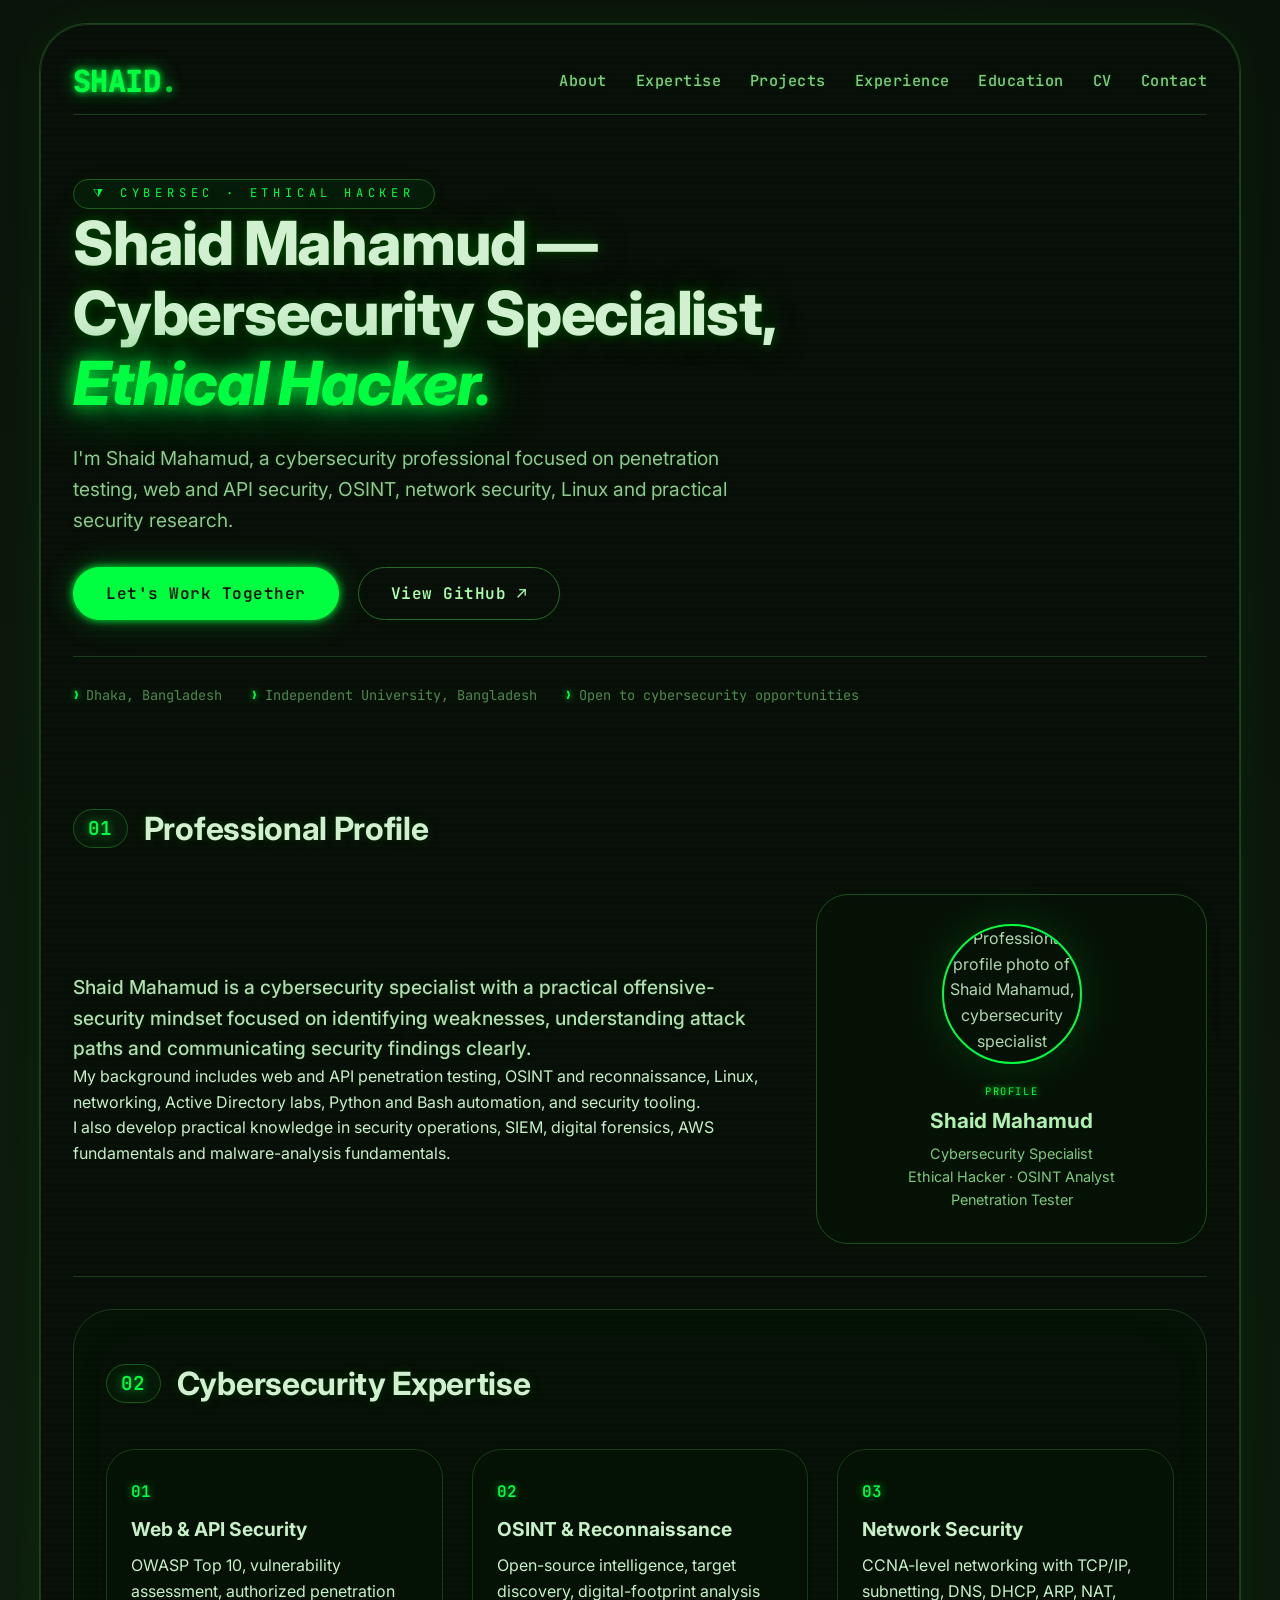
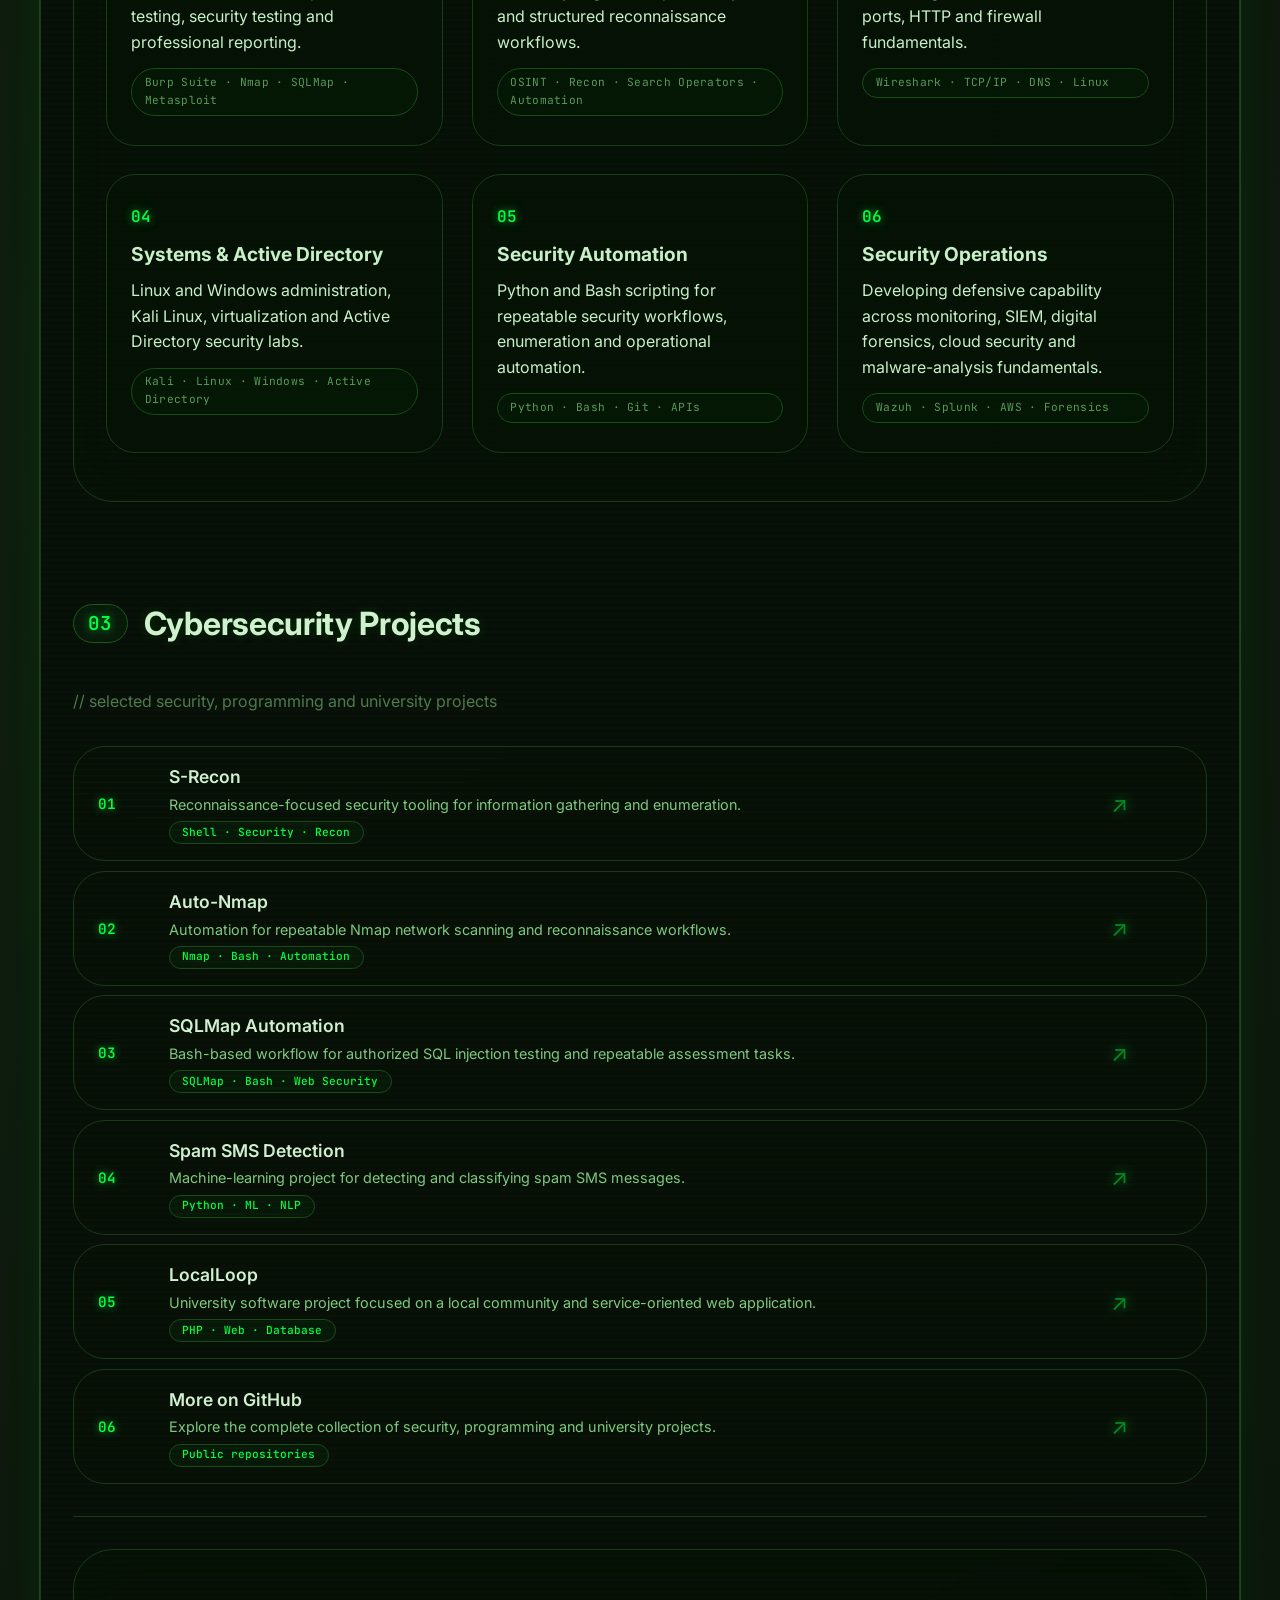
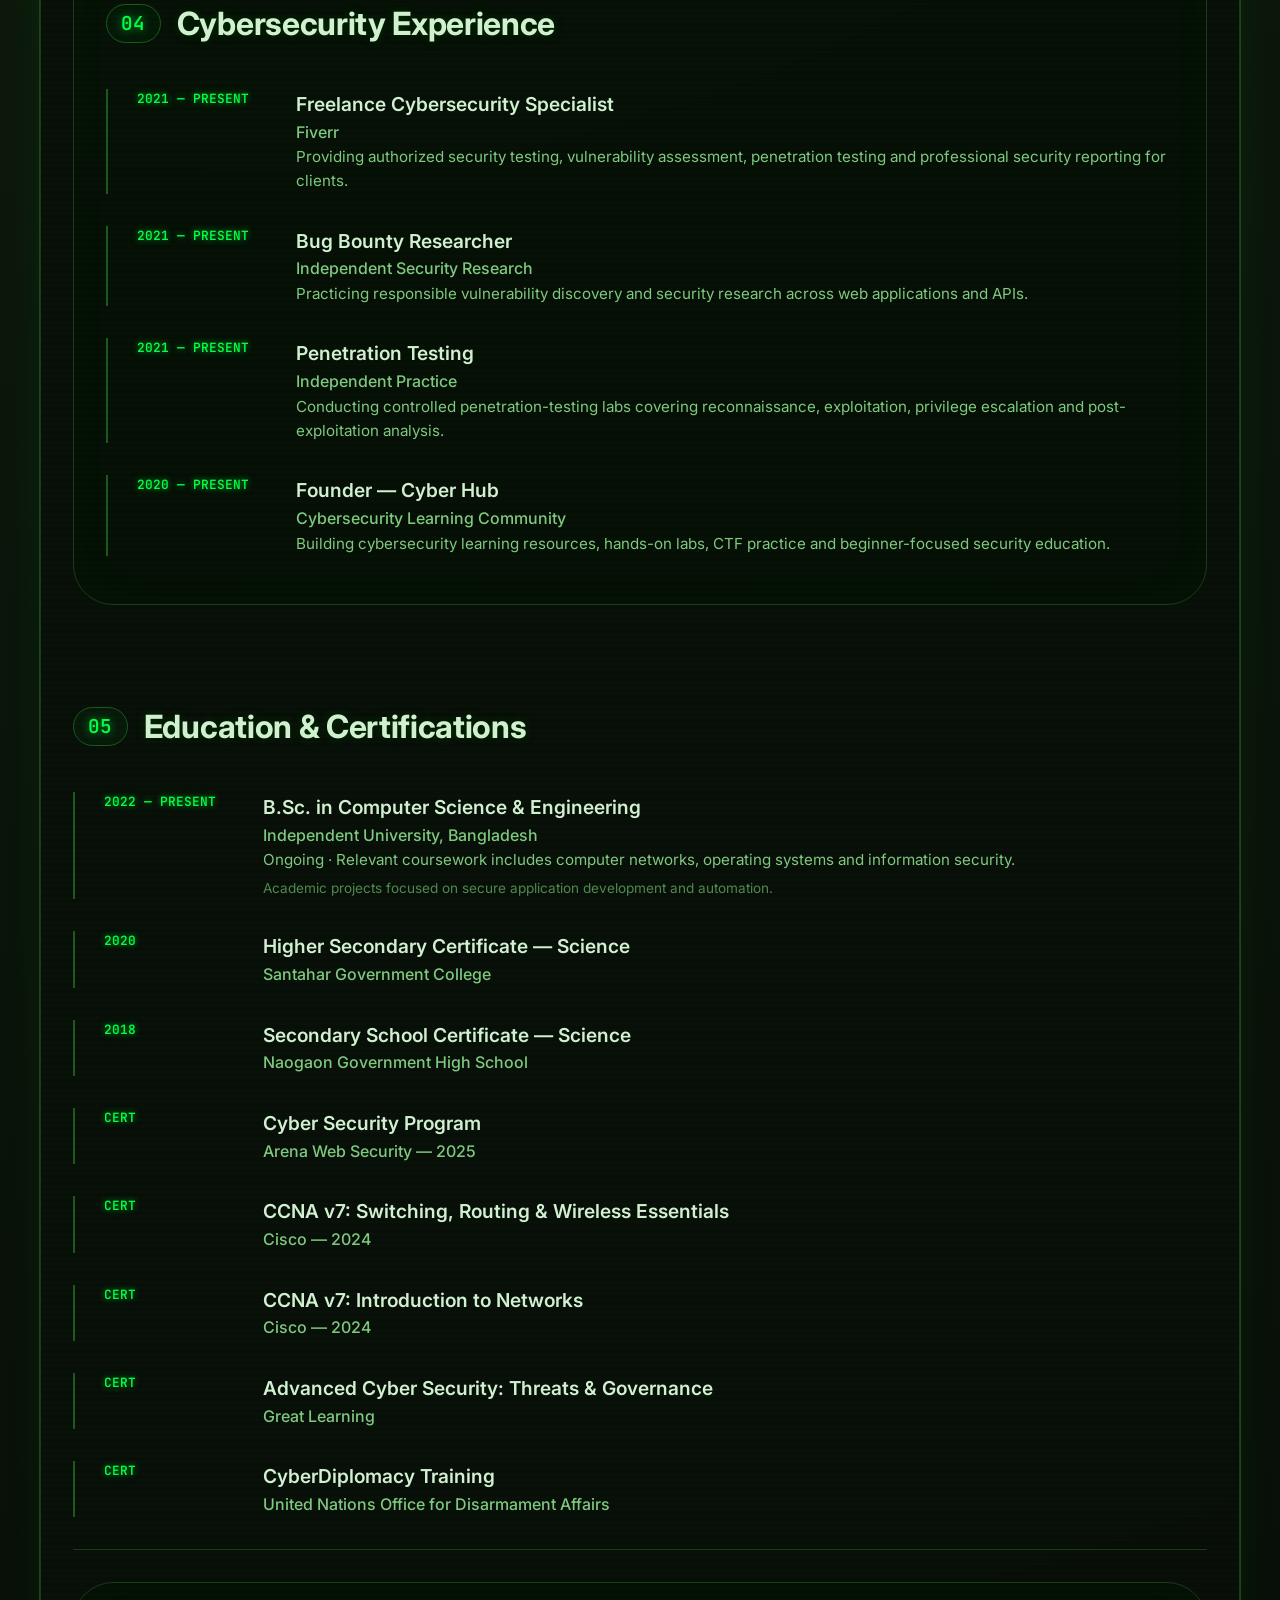
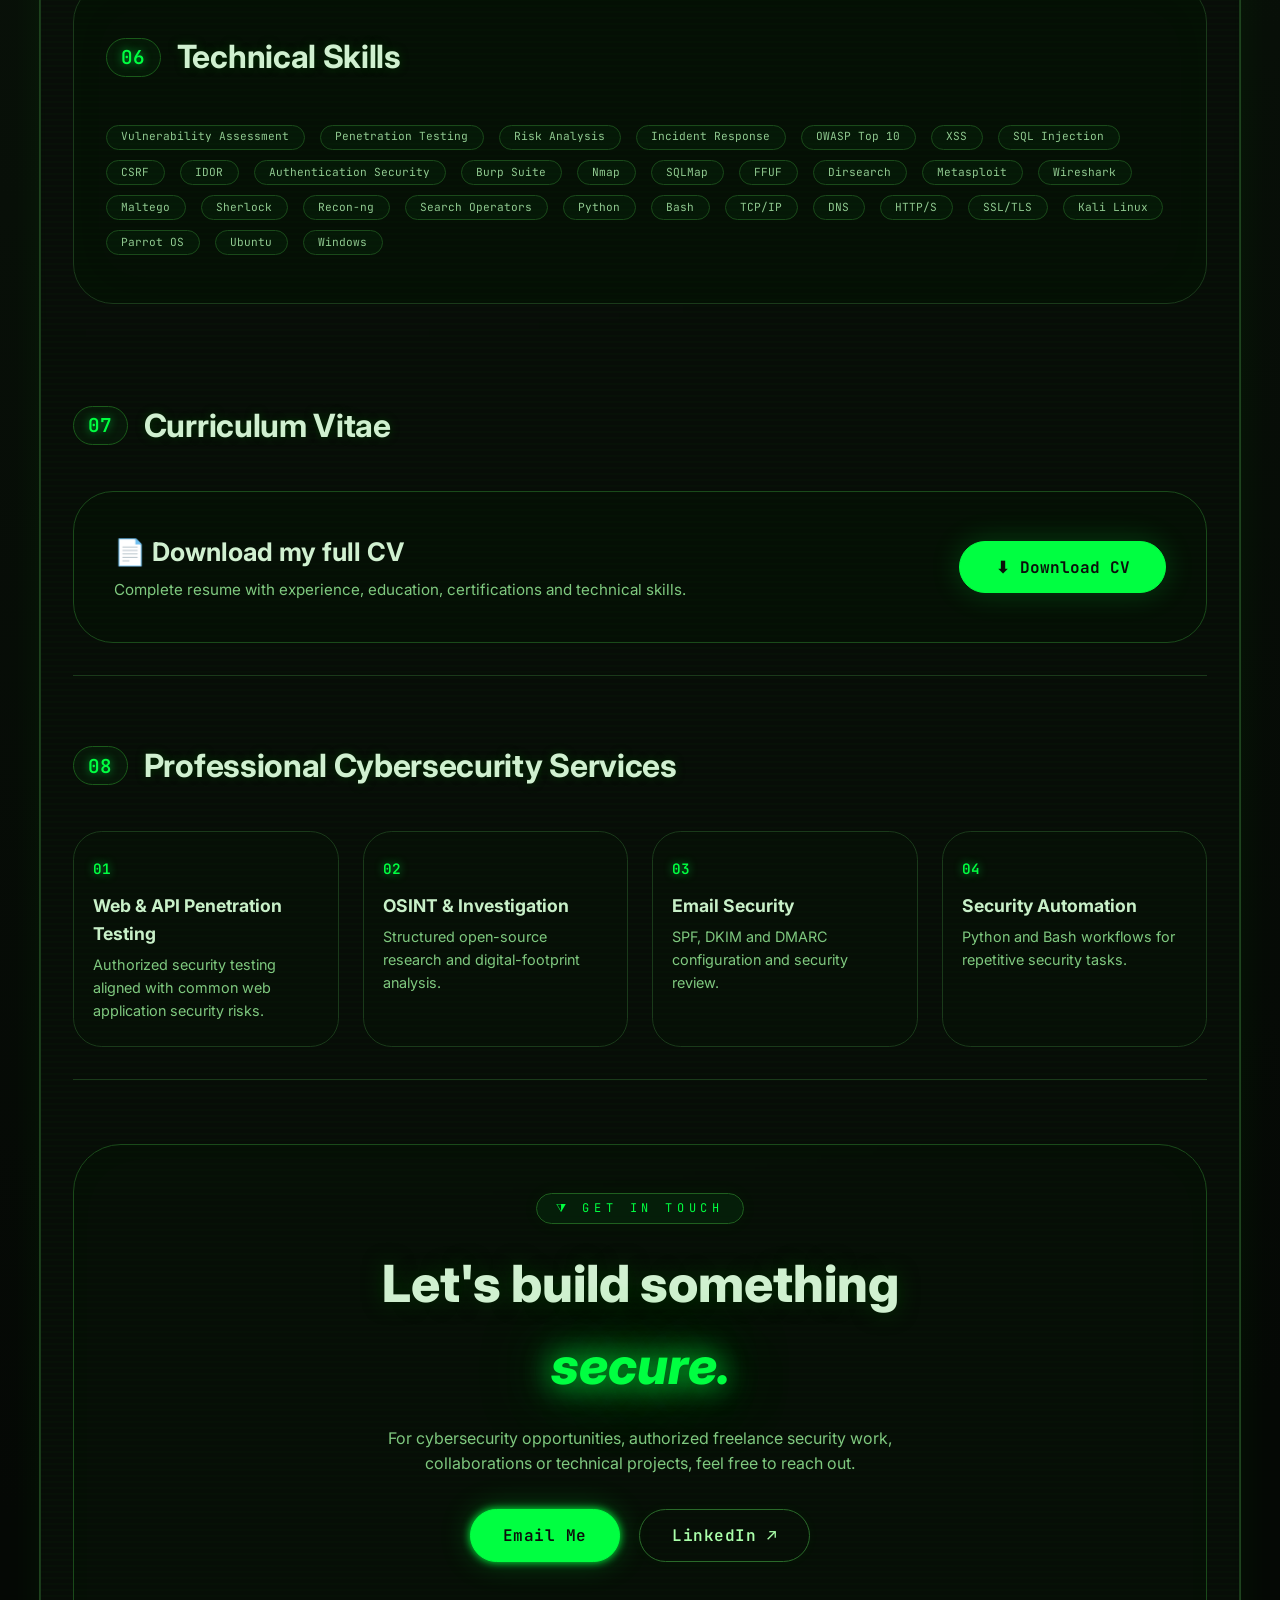
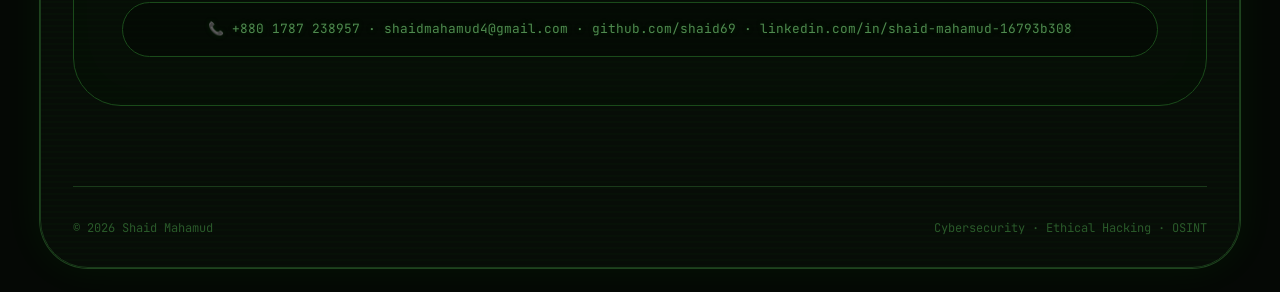
==== commit 79788b14: "Update index.html" ====
--- a/index.html
+++ b/index.html
@@ -1,4 +1,4 @@
-```html
+
 <!DOCTYPE html>
 <html lang="en">
 <head>
@@ -1749,4 +1749,4 @@
 
 </body>
 </html>
-```
+
